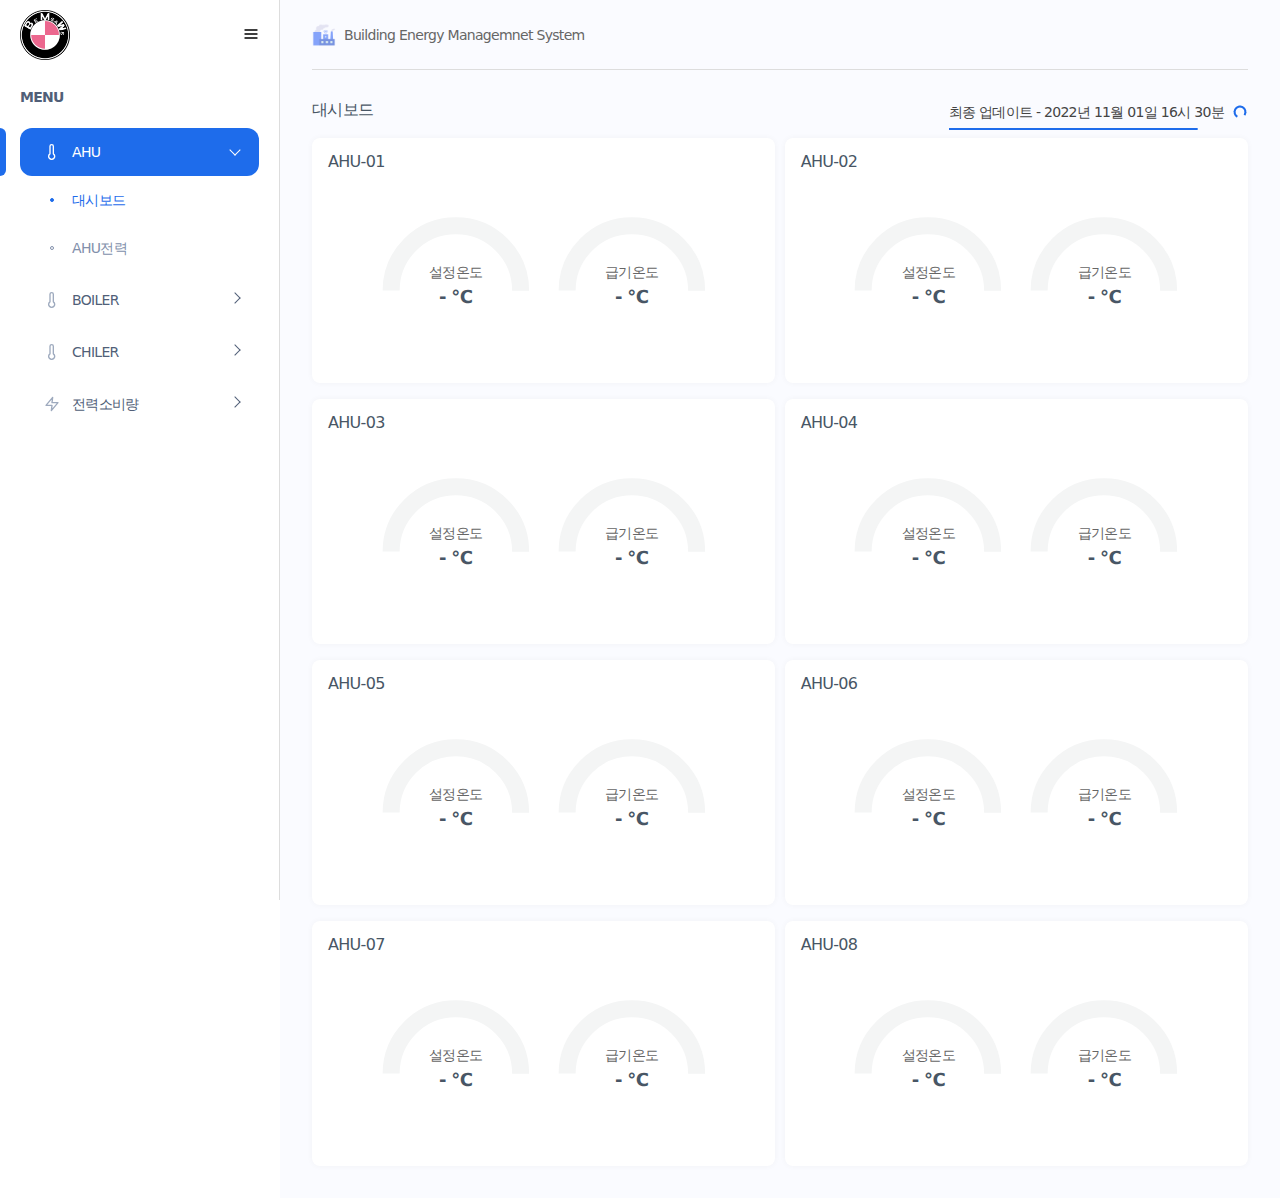
==== ahu/dashboard.html @ b9577bde "API 연결" ====
<!DOCTYPE html>
<html lang="ko">
<meta charset="utf-8">
		<meta http-equiv="X-UA-Compatible" content="IE=edge,chrome=1" />
		<meta name="viewport" content="width=device-width, initial-scale=1" />
		<title>BEMS</title>
		<link rel="shortcut Icon" href="../static/images/factory.png" />
  	<link rel="apple-touch-icon=precomposed" href="../static/images/factory.png" />
  	<link rel="stylesheet" href="../static/css/font.css" />
		<link rel="stylesheet" href="../static/css/reset.css" />
		<link rel="stylesheet" href="../static/css/common.css" />
		<link rel="stylesheet" href="../static/css/header.css" />
		<link rel="stylesheet" href="../static/css/section.css" />
		<link rel="stylesheet" href="../static/libs/perfect-scrollbar/dist/css/perfect-scrollbar.min.css" />
    <link rel="stylesheet" href="../static/libs/toastr/dist/build/toastr.min.css" />
    <script src="../address.js"></script>
		<script src="../static/libs/jquery/dist/jquery.min.js"></script>
		<script src="../static/libs/feather/feather.min.js"></script>
		<script src="../static/libs/perfect-scrollbar/dist/perfect-scrollbar.jquery.min.js"></script>
		<script src="../static/libs/progressbar/progressbar.min.js"></script>
    <script src="../static/libs/toastr/dist/build/toastr.min.js"></script>
    <!-- <script src="../static/js/notification.js"></script> -->
	</head>
	<body>
		<div id="wrap">
			<header class="header">
				<div class="header_left">
					<h1 class="hidden">BEMS</h1>
					<img src="../static/images/logo.png" alt="logo" class="logo" width="50" />
					<a href="javascript:void(0)"><i data-feather="menu" aria-hidden="true" class='feather feather_gnb'></i><span class="hidden">메뉴 활성화 버튼</span></a>
				</div>
				<div class="header_right">
					<div class="header_notice">
						<img src="../static/images/factory.png" alt="factory-icon" class="factory-icon" />Building Energy Managemnet System
					</div>
					<div class="header_line"></div>
				</div>
			</header>
			<aside class="aside gnb_hover">
				<div class="aside_more"><i data-feather="more-horizontal" class="feather">more_horiz</i></div>
				<h2>MENU</h2>
				<nav id="gnb">
					<ul class="main_menu">
						<li id="ahu">
							<a href="javascript:void(0)"><i data-feather="thermometer" class="feather feather_menu" aria-hidden="true"></i>AHU</a>
							<ul class="sub_menu">
								<li id="dashboard"><a href="../ahu/dashboard.html">대시보드</a></li>
                <li id="temp"><a href="../ahu/temp.html">AHU전력</a></li>
							</ul>
						</li>
            <li id="boiler">
							<a href="javascript:void(0)"><i data-feather="thermometer" class="feather feather_menu" aria-hidden="true"></i>BOILER</a>
							<ul class="sub_menu">
								<li id="dashboard"><a href="../boiler/dashboard.html">대시보드</a></li>
                <li id="temp"><a href="../boiler/temp.html">BOILER전력</a></li>
                <li id="temp"><a href="../boiler/gas.html">BOILER가스</a></li>
							</ul>
						</li>
            <li id="chiler">
							<a href="javascript:void(0)"><i data-feather="thermometer" class="feather feather_menu" aria-hidden="true"></i>CHILER</a>
							<ul class="sub_menu">
								<li id="dashboard"><a href="../chiler/dashboard.html">대시보드</a></li>
                <li id="temp"><a href="../chiler/temp.html">CHILER전력</a></li>
							</ul>
						</li>
						<li id="power">
							<a href="javascript:void(0)"><i data-feather="zap" class="feather feather_menu" aria-hidden="true"></i>전력소비량</a>
							<ul class="sub_menu">
								<li id="hour"><a href="../power/hour.html">시간별 전력소비량</a></li>
								<li id="day"><a href="../power/day.html">일별 전력소비량</a></li>
							</ul>
						</li>
					</ul>
				</nav>
			</aside>
			<main role="main">
				<section class="section">
					<div class="d-flex justify-content-between">
						<h3 class="section_title mb0">대시보드</h3>
						<span class="update">
							최종 업데이트&nbsp;-&nbsp;
							<span class="update_time">2022년 11월 01일 16시 30분</span>
							<span class="update_btn">
								<button type="button" class="updateBtn" onclick="updateCall();"><i data-feather="repeat"></i></button>
								<img src="../static/images/loading.gif" alt="loading" class="updateLoading d-none" />
							</span>
							<div id="progress-bar" class="progress-bar"></div>
						</span>
					</div>
					<div class="dashboard-container">
						<div class="dashboard-box ahu-01">
							<h6>AHU-01</h6>
							<div class="svg_box">
                <div class="svg_set_box">
                  <svg version="1.1" xmlns="http://www.w3.org/2000/svg" xmlns:xlink="http://www.w3.org/1999/xlink" x="0px" y="0px"
                  viewBox="0 0 600 600" style="width: 176px; height: 176px;" xml:space="preserve">
                    <g>
                      <circle class="svg_bg" cx="300.4" cy="257.4" r="220.7"/>
                      <circle class="svg_set" cx="300.4" cy="257.4" r="220.7" stroke-dasharray="0, 1400" />
                    </g>
                  </svg>
                  <span class="temp_title">설정온도</span>
                  <span class="temp_value">- ℃</span>
                </div>
                <div class="svg_sup_box">
                  <svg version="1.1" xmlns="http://www.w3.org/2000/svg" xmlns:xlink="http://www.w3.org/1999/xlink" x="0px" y="0px"
                  viewBox="0 0 600 600" style="width: 176px; height: 176px;" xml:space="preserve">
                    <g>
                      <circle class="svg_bg" cx="300.4" cy="257.4" r="220.7"/>
                      <circle class="svg_sup" cx="300.4" cy="257.4" r="220.7" stroke-dasharray="0, 1400" />
                    </g>
                  </svg>
                  <span class="temp_title">급기온도</span>
                  <span class="temp_value">- ℃</span>
                </div>
              </div>
						</div>
						<div class="dashboard-box ahu-02">
							<h6>AHU-02</h6>
							<div class="svg_box">
                <div class="svg_set_box">
                  <svg version="1.1" xmlns="http://www.w3.org/2000/svg" xmlns:xlink="http://www.w3.org/1999/xlink" x="0px" y="0px"
                  viewBox="0 0 600 600" style="width: 176px; height: 176px;" xml:space="preserve">
                    <g>
                      <circle class="svg_bg" cx="300.4" cy="257.4" r="220.7"/>
                      <circle class="svg_set" cx="300.4" cy="257.4" r="220.7" stroke-dasharray="0, 1400" />
                    </g>
                  </svg>
                  <span class="temp_title">설정온도</span>
                  <span class="temp_value">- ℃</span>
                </div>
                <div class="svg_sup_box">
                  <svg version="1.1" xmlns="http://www.w3.org/2000/svg" xmlns:xlink="http://www.w3.org/1999/xlink" x="0px" y="0px"
                  viewBox="0 0 600 600" style="width: 176px; height: 176px;" xml:space="preserve">
                    <g>
                      <circle class="svg_bg" cx="300.4" cy="257.4" r="220.7"/>
                      <circle class="svg_sup" cx="300.4" cy="257.4" r="220.7" stroke-dasharray="0, 1400" />
                    </g>
                  </svg>
                  <span class="temp_title">급기온도</span>
                  <span class="temp_value">- ℃</span>
                </div>
              </div>
						</div>
						<div class="dashboard-box ahu-03">
							<h6>AHU-03</h6>
							<div class="svg_box">
                <div class="svg_set_box">
                  <svg version="1.1" xmlns="http://www.w3.org/2000/svg" xmlns:xlink="http://www.w3.org/1999/xlink" x="0px" y="0px"
                  viewBox="0 0 600 600" style="width: 176px; height: 176px;" xml:space="preserve">
                    <g>
                      <circle class="svg_bg" cx="300.4" cy="257.4" r="220.7"/>
                      <circle class="svg_set" cx="300.4" cy="257.4" r="220.7" stroke-dasharray="0, 1400" />
                    </g>
                  </svg>
                  <span class="temp_title">설정온도</span>
                  <span class="temp_value">- ℃</span>
                </div>
                <div class="svg_sup_box">
                  <svg version="1.1" xmlns="http://www.w3.org/2000/svg" xmlns:xlink="http://www.w3.org/1999/xlink" x="0px" y="0px"
                  viewBox="0 0 600 600" style="width: 176px; height: 176px;" xml:space="preserve">
                    <g>
                      <circle class="svg_bg" cx="300.4" cy="257.4" r="220.7"/>
                      <circle class="svg_sup" cx="300.4" cy="257.4" r="220.7" stroke-dasharray="0, 1400" />
                    </g>
                  </svg>
                  <span class="temp_title">급기온도</span>
                  <span class="temp_value">- ℃</span>
                </div>
              </div>
						</div>
						<div class="dashboard-box ahu-04">
							<h6>AHU-04</h6>
							<div class="svg_box">
                <div class="svg_set_box">
                  <svg version="1.1" xmlns="http://www.w3.org/2000/svg" xmlns:xlink="http://www.w3.org/1999/xlink" x="0px" y="0px"
                  viewBox="0 0 600 600" style="width: 176px; height: 176px;" xml:space="preserve">
                    <g>
                      <circle class="svg_bg" cx="300.4" cy="257.4" r="220.7"/>
                      <circle class="svg_set" cx="300.4" cy="257.4" r="220.7" stroke-dasharray="0, 1400" />
                    </g>
                  </svg>
                  <span class="temp_title">설정온도</span>
                  <span class="temp_value">- ℃</span>
                </div>
                <div class="svg_sup_box">
                  <svg version="1.1" xmlns="http://www.w3.org/2000/svg" xmlns:xlink="http://www.w3.org/1999/xlink" x="0px" y="0px"
                  viewBox="0 0 600 600" style="width: 176px; height: 176px;" xml:space="preserve">
                    <g>
                      <circle class="svg_bg" cx="300.4" cy="257.4" r="220.7"/>
                      <circle class="svg_sup" cx="300.4" cy="257.4" r="220.7" stroke-dasharray="0, 1400" />
                    </g>
                  </svg>
                  <span class="temp_title">급기온도</span>
                  <span class="temp_value">- ℃</span>
                </div>
              </div>
						</div>
						<!-- <div class="dashboard-box ahu-04b">
							<h6>AHU-04b</h6>
							<div class="svg_box">
                <div class="svg_set_box">
                  <svg version="1.1" xmlns="http://www.w3.org/2000/svg" xmlns:xlink="http://www.w3.org/1999/xlink" x="0px" y="0px"
                  viewBox="0 0 600 600" style="width: 176px; height: 176px;" xml:space="preserve">
                    <g>
                      <circle class="svg_bg" cx="300.4" cy="257.4" r="220.7"/>
                      <circle class="svg_set" cx="300.4" cy="257.4" r="220.7" stroke-dasharray="0, 1400" />
                    </g>
                  </svg>
                  <span class="temp_title">설정온도</span>
                  <span class="temp_value">- ℃</span>
                </div>
                <div class="svg_sup_box">
                  <svg version="1.1" xmlns="http://www.w3.org/2000/svg" xmlns:xlink="http://www.w3.org/1999/xlink" x="0px" y="0px"
                  viewBox="0 0 600 600" style="width: 176px; height: 176px;" xml:space="preserve">
                    <g>
                      <circle class="svg_bg" cx="300.4" cy="257.4" r="220.7"/>
                      <circle class="svg_sup" cx="300.4" cy="257.4" r="220.7" stroke-dasharray="0, 1400" />
                    </g>
                  </svg>
                  <span class="temp_title">급기온도</span>
                  <span class="temp_value">- ℃</span>
                </div>
              </div>
						</div> -->
						<div class="dashboard-box ahu-05">
							<h6>AHU-05</h6>
							<div class="svg_box">
                <div class="svg_set_box">
                  <svg version="1.1" xmlns="http://www.w3.org/2000/svg" xmlns:xlink="http://www.w3.org/1999/xlink" x="0px" y="0px"
                  viewBox="0 0 600 600" style="width: 176px; height: 176px;" xml:space="preserve">
                    <g>
                      <circle class="svg_bg" cx="300.4" cy="257.4" r="220.7"/>
                      <circle class="svg_set" cx="300.4" cy="257.4" r="220.7" stroke-dasharray="0, 1400" />
                    </g>
                  </svg>
                  <span class="temp_title">설정온도</span>
                  <span class="temp_value">- ℃</span>
                </div>
                <div class="svg_sup_box">
                  <svg version="1.1" xmlns="http://www.w3.org/2000/svg" xmlns:xlink="http://www.w3.org/1999/xlink" x="0px" y="0px"
                  viewBox="0 0 600 600" style="width: 176px; height: 176px;" xml:space="preserve">
                    <g>
                      <circle class="svg_bg" cx="300.4" cy="257.4" r="220.7"/>
                      <circle class="svg_sup" cx="300.4" cy="257.4" r="220.7" stroke-dasharray="0, 1400" />
                    </g>
                  </svg>
                  <span class="temp_title">급기온도</span>
                  <span class="temp_value">- ℃</span>
                </div>
              </div>
						</div>
						<div class="dashboard-box ahu-06">
							<h6>AHU-06</h6>
							<div class="svg_box">
                <div class="svg_set_box">
                  <svg version="1.1" xmlns="http://www.w3.org/2000/svg" xmlns:xlink="http://www.w3.org/1999/xlink" x="0px" y="0px"
                  viewBox="0 0 600 600" style="width: 176px; height: 176px;" xml:space="preserve">
                    <g>
                      <circle class="svg_bg" cx="300.4" cy="257.4" r="220.7"/>
                      <circle class="svg_set" cx="300.4" cy="257.4" r="220.7" stroke-dasharray="0, 1400" />
                    </g>
                  </svg>
                  <span class="temp_title">설정온도</span>
                  <span class="temp_value">- ℃</span>
                </div>
                <div class="svg_sup_box">
                  <svg version="1.1" xmlns="http://www.w3.org/2000/svg" xmlns:xlink="http://www.w3.org/1999/xlink" x="0px" y="0px"
                  viewBox="0 0 600 600" style="width: 176px; height: 176px;" xml:space="preserve">
                    <g>
                      <circle class="svg_bg" cx="300.4" cy="257.4" r="220.7"/>
                      <circle class="svg_sup" cx="300.4" cy="257.4" r="220.7" stroke-dasharray="0, 1400" />
                    </g>
                  </svg>
                  <span class="temp_title">급기온도</span>
                  <span class="temp_value">- ℃</span>
                </div>
              </div>
						</div>
						<div class="dashboard-box ahu-07">
							<h6>AHU-07</h6>
							<div class="svg_box">
                <div class="svg_set_box">
                  <svg version="1.1" xmlns="http://www.w3.org/2000/svg" xmlns:xlink="http://www.w3.org/1999/xlink" x="0px" y="0px"
                  viewBox="0 0 600 600" style="width: 176px; height: 176px;" xml:space="preserve">
                    <g>
                      <circle class="svg_bg" cx="300.4" cy="257.4" r="220.7"/>
                      <circle class="svg_set" cx="300.4" cy="257.4" r="220.7" stroke-dasharray="0, 1400" />
                    </g>
                  </svg>
                  <span class="temp_title">설정온도</span>
                  <span class="temp_value">- ℃</span>
                </div>
                <div class="svg_sup_box">
                  <svg version="1.1" xmlns="http://www.w3.org/2000/svg" xmlns:xlink="http://www.w3.org/1999/xlink" x="0px" y="0px"
                  viewBox="0 0 600 600" style="width: 176px; height: 176px;" xml:space="preserve">
                    <g>
                      <circle class="svg_bg" cx="300.4" cy="257.4" r="220.7"/>
                      <circle class="svg_sup" cx="300.4" cy="257.4" r="220.7" stroke-dasharray="0, 1400" />
                    </g>
                  </svg>
                  <span class="temp_title">급기온도</span>
                  <span class="temp_value">- ℃</span>
                </div>
              </div>
						</div>
						<div class="dashboard-box ahu-08">
							<h6>AHU-08</h6>
							<div class="svg_box">
                <div class="svg_set_box">
                  <svg version="1.1" xmlns="http://www.w3.org/2000/svg" xmlns:xlink="http://www.w3.org/1999/xlink" x="0px" y="0px"
                  viewBox="0 0 600 600" style="width: 176px; height: 176px;" xml:space="preserve">
                    <g>
                      <circle class="svg_bg" cx="300.4" cy="257.4" r="220.7"/>
                      <circle class="svg_set" cx="300.4" cy="257.4" r="220.7" stroke-dasharray="0, 1400" />
                    </g>
                  </svg>
                  <span class="temp_title">설정온도</span>
                  <span class="temp_value">- ℃</span>
                </div>
                <div class="svg_sup_box">
                  <svg version="1.1" xmlns="http://www.w3.org/2000/svg" xmlns:xlink="http://www.w3.org/1999/xlink" x="0px" y="0px"
                  viewBox="0 0 600 600" style="width: 176px; height: 176px;" xml:space="preserve">
                    <g>
                      <circle class="svg_bg" cx="300.4" cy="257.4" r="220.7"/>
                      <circle class="svg_sup" cx="300.4" cy="257.4" r="220.7" stroke-dasharray="0, 1400" />
                    </g>
                  </svg>
                  <span class="temp_title">급기온도</span>
                  <span class="temp_value">- ℃</span>
                </div>
              </div>
						</div>
						<!-- <div class="dashboard-box ahu-09">
							<h6>AHU-09</h6>
							<div class="svg_box">
                <div class="svg_set_box">
                  <svg version="1.1" xmlns="http://www.w3.org/2000/svg" xmlns:xlink="http://www.w3.org/1999/xlink" x="0px" y="0px"
                  viewBox="0 0 600 600" style="width: 176px; height: 176px;" xml:space="preserve">
                    <g>
                      <circle class="svg_bg" cx="300.4" cy="257.4" r="220.7"/>
                      <circle class="svg_set" cx="300.4" cy="257.4" r="220.7" stroke-dasharray="0, 1400" />
                    </g>
                  </svg>
                  <span class="temp_title">설정온도</span>
                  <span class="temp_value">- ℃</span>
                </div>
                <div class="svg_sup_box">
                  <svg version="1.1" xmlns="http://www.w3.org/2000/svg" xmlns:xlink="http://www.w3.org/1999/xlink" x="0px" y="0px"
                  viewBox="0 0 600 600" style="width: 176px; height: 176px;" xml:space="preserve">
                    <g>
                      <circle class="svg_bg" cx="300.4" cy="257.4" r="220.7"/>
                      <circle class="svg_sup" cx="300.4" cy="257.4" r="220.7" stroke-dasharray="0, 1400" />
                    </g>
                  </svg>
                  <span class="temp_title">급기온도</span>
                  <span class="temp_value">- ℃</span>
                </div>
              </div>
						</div>
						<div class="dashboard-box ahu-10">
							<h6>AHU-10</h6>
							<div class="svg_box">
                <div class="svg_set_box">
                  <svg version="1.1" xmlns="http://www.w3.org/2000/svg" xmlns:xlink="http://www.w3.org/1999/xlink" x="0px" y="0px"
                  viewBox="0 0 600 600" style="width: 176px; height: 176px;" xml:space="preserve">
                    <g>
                      <circle class="svg_bg" cx="300.4" cy="257.4" r="220.7"/>
                      <circle class="svg_set" cx="300.4" cy="257.4" r="220.7" stroke-dasharray="0, 1400" />
                    </g>
                  </svg>
                  <span class="temp_title">설정온도</span>
                  <span class="temp_value">- ℃</span>
                </div>
                <div class="svg_sup_box">
                  <svg version="1.1" xmlns="http://www.w3.org/2000/svg" xmlns:xlink="http://www.w3.org/1999/xlink" x="0px" y="0px"
                  viewBox="0 0 600 600" style="width: 176px; height: 176px;" xml:space="preserve">
                    <g>
                      <circle class="svg_bg" cx="300.4" cy="257.4" r="220.7"/>
                      <circle class="svg_sup" cx="300.4" cy="257.4" r="220.7" stroke-dasharray="0, 1400" />
                    </g>
                  </svg>
                  <span class="temp_title">급기온도</span>
                  <span class="temp_value">- ℃</span>
                </div>
              </div>
						</div> -->
						<div class="empty"></div>
					</div>
        </section>
      </main>
    </div>
  </body>
</html>
<script src="../static/js/index.js"></script>
<script src="../static/js/fn.js"></script>
<script src="../static/js/apicall.js"></script>
<script>
  firstUpdateCall();

  setTimeout(function(){
    updateCall();
  },60000)
</script>
---- static/css/font.css ----
/**
 * Copyright (c) 2015 Spoqa, Inc.
 *
 * Permission is hereby granted, free of charge, to any person obtaining
 * a copy of this software and associated documentation files (the
 * "Software"), to deal in the Software without restriction, including
 * without limitation the rights to use, copy, modify, merge, publish,
 * distribute, sublicense, and/or sell copies of the Software, and to
 * permit persons to whom the Software is furnished to do so, subject to
 * the following conditions:
 *
 * The above copyright notice and this permission notice shall be
 * included in all copies or substantial portions of the Software.
 *
 * THE SOFTWARE IS PROVIDED "AS IS", WITHOUT WARRANTY OF ANY KIND,
 * EXPRESS OR IMPLIED, INCLUDING BUT NOT LIMITED TO THE WARRANTIES OF
 * MERCHANTABILITY, FITNESS FOR A PARTICULAR PURPOSE AND
 * NONINFRINGEMENT. IN NO EVENT SHALL THE AUTHORS OR COPYRIGHT HOLDERS BE
 * LIABLE FOR ANY CLAIM, DAMAGES OR OTHER LIABILITY, WHETHER IN AN ACTION
 * OF CONTRACT, TORT OR OTHERWISE, ARISING FROM, OUT OF OR IN CONNECTION
 * WITH THE SOFTWARE OR THE USE OR OTHER DEALINGS IN THE SOFTWARE.
 */

 @font-face {
  font-family: 'Spoqa Han Sans Neo';
  font-weight: 700;
  src: local('Spoqa Han Sans Neo Bold'),
  url('../static/font/SpoqaHanSansNeo-Bold.woff2') format('woff2'),
  url('../static/font/SpoqaHanSansNeo-Bold.woff') format('woff'),
  url('../static/font/SpoqaHanSansNeo-Bold.ttf') format('truetype');
}


@font-face {
  font-family: 'Spoqa Han Sans Neo';
  font-weight: 500;
  src: local('Spoqa Han Sans Neo Medium'),
  url('../static/font/SpoqaHanSansNeo-Medium.woff2') format('woff2'),
  url('../static/font/SpoqaHanSansNeo-Medium.woff') format('woff'),
  url('../static/font/SpoqaHanSansNeo-Medium.ttf') format('truetype');
}

@font-face {
  font-family: 'Spoqa Han Sans Neo';
  font-weight: 400;
  src: local('Spoqa Han Sans Neo Regular'),
  url('../static/font/SpoqaHanSansNeo-Regular.woff2') format('woff2'),
  url('../static/font/SpoqaHanSansNeo-Regular.woff') format('woff'),
  url('../static/font/SpoqaHanSansNeo-Regular.ttf') format('truetype');
}

@font-face {
  font-family: 'Spoqa Han Sans Neo';
  font-weight: 300;
  src: local('Spoqa Han Sans Neo Light'),
  url('../static/font/SpoqaHanSansNeo-Light.woff2') format('woff2'),
  url('../static/font/SpoqaHanSansNeo-Light.woff') format('woff'),
  url('../static/font/SpoqaHanSansNeo-Light.ttf') format('truetype');
}

@font-face {
  font-family: 'Spoqa Han Sans Neo';
  font-weight: 100;
  src: local('Spoqa Han Sans Neo Thin'),
  url('../static/font/SpoqaHanSansNeo-Thin.woff2') format('woff2'),
  url('../static/font/SpoqaHanSansNeo-Thin.woff') format('woff'),
  url('../static/font/SpoqaHanSansNeo-Thin.ttf') format('truetype');
}
---- static/css/common.css ----
@charset "utf-8";

html {
  font-size: 62.5%;
}

body {
  font-family: "Spoqa Han Sans Neo", -apple-system, BlinkMacSystemFont, system-ui, Roboto, 'Helvetica Neue', 'Segoe UI', 'Apple SD Gothic Neo', 'Noto Sans KR', 'Malgun Gothic', sans-serif;
  letter-spacing: -0.05em;
  color: #282828;
  font-size: 1.4rem;
  -webkit-font-smoothing: antialiased;
  -moz-osx-font-smoothing: grayscale;
}

ul, li {
  list-style: none;
}

input, button, label, textarea, select, option {
  font-family: inherit;
  letter-spacing: inherit;
  color: inherit;
  font-size: inherit;
  outline: none;
  -webkit-font-smoothing: antialiased;
  -moz-osx-font-smoothing: grayscale;
}

button {
  cursor: pointer;
}

.hidden {
  font-size: 0;
  width: 0;
  height: 0;
  overflow: hidden;
  position: absolute;
}

.custom-mt-16 {
  margin-top: 16px;
}

.custom-mt-24 {
  margin-top: 24px;
}

.custom-mt-40 {
  margin-top: 40px;
}

.mb-16 {
  margin-bottom: 16px;
}

.w100 {
  width: 100%;
}

.text-center {
  text-align: center;
}

.position-relative {
  position: relative;
}

.position-absolute {
  position: absolute;
  z-index: 1;
}

.position-sticky {
  position: sticky;
}

.sticky-start {
  left: 0;
  top: -0.5px;
}

/* chart tooltip */
.toolTip {
  background: #FFF;
  padding: 12px;
  font-size: 1.3rem;
  border-radius: 4px;
  border: 1px solid #DDD;
  pointer-events: none;

  opacity: 0;
}

.toolTipDate {
  margin-bottom: 10px;
  font-weight: 500;
  color: #666;
}

.toolTipValue_box {
  font-weight: 700;
}

.toolTipValue {
  font-weight: 500;
}

.toolTipValue_box+.toolTipValue_box {
  margin-top: 8px;
}

.labelSwitch {
  position: absolute;
  right: 20px;
  top: 8px;

  white-space: nowrap;
  display: flex;
  align-items: center;
}

.labelSwitch input {
  margin-left: 6px;
}

.labelSwitch label {
  font-weight: 500;
  cursor: pointer;
}

.switch_pump_label:not(:first-child),
.switch_fan_label:not(:first-child),
.switch_tem_label:not(:first-child) {
  margin-left: 12px;
}

.d-none {
  display: none !important;
}

.d-flex {
  display: flex;
}

.justify-content-between {
  justify-content: space-between;
}

.align-items-center {
  align-items: center;
}

.chart_blue {
  color: #368DD9;
}

.chart_orange {
  color: #FFB30D;
}

.chart_red {
  color: #d93636;
}

.chart_green {
  color: #0bcf84;
}

.chart_pupple {
  color: #7d36d9;
}

.chart_gray {
  color: #999999;
}

.fw-500 {
  font-weight: 500;
}

.fw-700 {
  font-weight: 700;
}

.transY-50 {
	transform: translateY(-50%);
}

.toolTipValue_box>.fw-500 {
  display: inline-block;
  min-width: 40px;
  white-space: nowrap;
}

.fz-14 {
  font-size: 1.4rem !important;
}

.fz-16 {
  font-size: 1.6rem !important;
}

/* html scroll */
html::-webkit-scrollbar {
  width: 8px;
}
html::-webkit-scrollbar-thumb {
  background-color: #AAA;
  border-radius: 10px;
}
html::-webkit-scrollbar-track {
  background-color: #FAFBFF;
  border-radius: 10px;
}

/* table 모바일 동작 */
.min-w-375 {
  min-width: 311px;
}

.min-w-500 {
  min-width: 428px;
}

.min-w-1300 {
  min-width: 951px;
}

.min-w-620 {
  min-width: 546px;
}

/* 실시간 업데이트  */
---- static/css/header.css ----
@charset "utf-8";

/* header */
.header {
  position: relative;
  height: 70px;
}

.header_left {
  width: 280px;
  height: 70px;

  position: fixed;
  left: 0;
  top: 0;
  z-index: 10;

  border-right: 1px solid #DDDDDD;
  background-color: #FFF;

  display: flex;
  align-items: center;
  justify-content: space-between;

  padding: 0 20px;

  overflow: hidden;
  transition: width 0.5s;
}

.feather_gnb {
  width: 16px;
  height: 16px;
  color: #000000;
}

.header_right {
  height: 70px;
  margin-left: 280px;
  padding: 0 32px;

  display: flex;
  justify-content: space-between;
  align-items: center;

  position: relative;

  background: #FAFBFF;

  transition: margin-left 0.5s;
}

.header_right .header_line {
  width: calc(100% - 64px);
  height: 1px;
  background-color: #DDDDDD;

  position: absolute;
  left: 50%;
  bottom: 0;

  transform: translateX(-50%);
}

.header_notice .swiper-list {
  display: flex;
  align-items: center;
}

.notice_title {
  font-weight: 500;
  color: #333333;

  width: 254px;
  overflow: hidden;
  text-overflow: ellipsis;
  white-space: nowrap;
}

.notice_line {
  width: 1px;
  height: 16px;
  background-color: #DDDDDD;
  margin-right: 12px;
}

.notice_date {
  color: #CCCCCC;
}

.notice_more {
  margin-left: 20px;
  height: 14px;
}

.notice_more .feather {
  width: 14px;
  height: 14px;
  color: #CCCCCC;
}

.header_userInfo a {
  display: flex;
  width: 100%;
  height: 100%;

  align-items: center;
  justify-content: center;
}

.header_userInfo a img {
  margin-right: 8px;
}

.header_userInfo a .user_name {
  font-weight: 500;
  color: #8593AD;
  margin-right: 2px;
}

.header_userInfo a .user_position {
  color: #999999;
}

/* aside */
.aside {
  width: 280px;
  border-right: 1px solid #DDDDDD;
  background-color: #FFF;
  min-height: calc(100vh - 70px);

  padding: 20px 0;

  position: fixed;
  left: 0;
  top: 70px;
  z-index: 9;

  transition: width 0.5s;
  will-change: width;
}

.aside a {
  font-weight: 500;
}

nav#gnb {
  position: relative;
  height: calc(100vh - 150px);
  padding: 0 20px;
}

.aside h2 {
  font-weight: 700;
  color: #515F78;
  margin-bottom: 24px;
  padding-left: 20px;

  white-space: nowrap;
}

.aside li.sub_menu {
  height: 48px;
}

.aside li>a {
  display: block;
  height: 48px;

  padding: 0 24px;

  display: flex;
  align-items: center;

  border-radius: 12px;
}

.feather_menu {
  width: 16px;
  height: 16px;
  color: #9EAABE;
  margin-right: 12px;
}

.main_menu>li {
  margin-bottom: 4px;
}

.main_menu>li>a {
  color: #515F78;
  white-space: nowrap;

  position: relative;
}

.sub_menu>li>a {
  color: #8290AB;
}

.main_menu>li>a:hover {
  color: #FFF;
  background-color: #1E6CEB;
}

.main_menu>li>a:hover .feather {
  color: #FFF;
}

.main_menu>.selected>a {
  color: #FFF;
  background-color: #1E6CEB;

  position: relative;
}

.main_menu>.selected>a .feather {
  color: #FFF;
}

.main_menu>.selected>a::before {
  display: block;
  content: "";

  position: absolute;
  left: -20px;
  top: 0;

  width: 6px;
  height: 100%;
  background-color: #1E6CEB;

  border-radius: 0 14px 14px 0;
}

.sub_menu>li>a:hover {
  color: #1E6CEB;
}

.sub_menu>.selected>a {
  color: #1E6CEB;
}

.sub_menu {
  display: none;  
}

.selected .sub_menu {
  display: block;
}

.active .sub_menu {
  display: block;
}

.main_menu>.active>a {
  color: #FFF;
  background-color: #1E6CEB;

  position: relative;
}

.main_menu>.active>a .feather {
  color: #FFF;
}

.sub_menu>li>a::before {
  content: "";
  display: block;

  width: 2px;
  height: 2px;
  border: 1px solid #8290AB;
  margin-left: 6px;
  margin-right: 18px;

  border-radius: 50%;
}

.sub_menu>li>a:hover::before {
  border: 1px solid #1E6CEB;
  background-color: #1E6CEB;
}

.sub_menu>.selected>a::before {
  border: 1px solid #1E6CEB;
  background-color: #1E6CEB;
}

.main_menu>li>a::after {
  position: absolute;
  content: '';
  width: 7px;
  height: 7px;
  top: 22px;
  right: 20px;
  border-width: 1px 0 0 1px;
  border-style: solid;
  border-color: #515F78;

  transform: rotate(135deg) translateY(-50%);
  transform-origin: top;
  transition: all .3s ease-out;
}

.main_menu>.selected>a::after,
.main_menu>.active>a::after {
  transform: rotate(-135deg) translateY(-50%);
  border-color: #FFF;
}

.main_menu>li>a:hover::after {
  border-color: #FFF;
}


/* section */
section {
  margin-left: 280px;
  min-height: calc(100vh - 70px);

  padding: 32px;

  background: #FAFBFF;

  transition: margin-left 0.5s;
}


/* gnb toggle */
#wrap .aside_more {
  height: 14px;
  text-align: center;
  display: none;
}

#wrap .aside_more .feather {
  width: 16px;
  height: 16px;
  color: #515F78;
}

@media (min-width: 1025px){
  #wrap.toggle .header_left {
    width: 65px;
    justify-content: center;
  }
  
  #wrap.toggle .header_left .logo {
    display: none;
  }
  
  #wrap.toggle .header_right,
  #wrap.over .header_right {
    margin-left: 65px;
  }
  
  #wrap.toggle .aside {
    width: 65px;
  }
  
  #wrap.toggle .aside h2 {
    font-size: 0;
    padding-left: 0;
  }
  
  #wrap .aside_more .material-icons {
    font-size: 1.4rem;
    color: #515F78;
  }
  
  #wrap.toggle .aside_more {
    display: block;
  }
  
  #wrap.toggle .aside #gnb {
    padding: 0 4px;
  }
  
  #wrap.toggle .aside #gnb .main_menu>li>a {
    font-size: 0;
    padding: 0;
    justify-content: center;
  }
  
  #wrap.toggle .aside #gnb .main_menu>li>a .feather_menu {
    margin-right: 0;
  }
  
  #wrap.toggle .aside #gnb .main_menu>li>a::after {
    opacity: 0;
  }
  
  #wrap.toggle .aside #gnb .sub_menu>li>a {
    font-size: 0;
    padding: 0;
    justify-content: center;
  }
  
  #wrap.toggle .aside #gnb .sub_menu>li>a::before {
    margin-left: 0;
    margin-right: 0;
    width: 4px;
    height: 4px;
  }
  
  #wrap.toggle .section,
  #wrap.over .section {
    margin-left: 65px;
  }
}

/* mobile */
@media (max-width: 1024px){
  .header {
    position: fixed;
    width: 100%;
    left: 0;
    top: 0;
    z-index: 99;
  }

  .header_left {
    border-right: none;
    position: relative;
    border-bottom: 1px solid #DDD;
    width: 100%;

    transition: none;
  }

  .header_notice {
    display: none !important;
  }

  .header_left img {
    position: absolute;
    left: 50%;
    transform: translateX(-50%);

    width: 140px;
  }

  .header_right {
    position: absolute;
    z-index: 11;
    right: 0;
    top: 0;
    background: transparent;
    padding: 0;
    padding-right: 20px;
  }

  .header_right .swiper-list {
    display: none;
  }

  .header_right .header_left {
    display: none;
  }

  .header_userInfo a img {
    margin-right: 0;
  }

  .header_right .header_userInfo .user_name,
  .header_right .header_userInfo .user_position {
    display: none;
  }

  .aside {
    left: -280px;

    transition: left 0.5s;
  }

  .section {
    margin-left: 0;
    padding: 102px 20px 32px;
  }

  #wrap.toggle .aside,
  #wrap.over .aside {
    left: 0;
  }
}

/* header-notice */
.header_notice {
  font-weight: 500;
  color: #666;

  display: flex;
  align-items: center;
}

.factory-icon {
  width: 24px;
  height: 24px;
  display: inline-block;
  margin-right: 8px;
}
---- static/css/section.css ----
@charset "utf-8";

.section_title {
  font-size: 1.6rem;
  font-weight: 500;
  color: #485665;

  margin-bottom: 16px;
}

.section_title.mb0 {
  margin-bottom: 0;
}

.section_title h3 {
  font-weight: inherit;
}

.container_box {
  border-radius: 8px;
  box-shadow: 0 0 8px rgba(0,0,0,.04);
  overflow: hidden;
  background: #FFF;

  border: 1px solid #ddd;
}

.text-center {
  text-align: center;
}

.hmi img {
  width: 100%;
}

.table-container img {
  width: 40px;
}

.table-container.border {
  border: 1px solid #DDD;
}

.table-container table {
  border-collapse: collapse;
  border-style: hidden;
}

.table-container th,
.table-container tr,
.table-container td {
  border: 1px solid #EEE;
}

.table-container th,
.table-container td {
  padding: 12px;
}

.table-container th {
  font-weight: 700;
  background: #fafafa;
}

.table-container td {
  font-weight: 500;
}

.search_box {
  margin-bottom: 12px;
  display: flex;
  justify-content: space-between;
}

.search_box form {
  display: flex;
  align-items: center;
}

.search_box input {
  width: 140px;
  height: 28px;
  border: 1px solid #DDD;
  border-radius: 4px;
  color: inherit;
  padding: 0 8px;
}

.search_box .as {
  margin: 0 8px;
  color: inherit;
}

.search_box button {
  background-color: #1E6CEB;
  width: 80px;
  border-radius: 4px;
  height: 28px;
  color: #FFF;
  margin-left: 12px;
}

.search_box .feather-search {
  width: 16px;
  height: 16px;
  color: #666;
  margin-right: 12px;
}

.search_box .trend_box button {
  margin-left: 4px;
  background-color: transparent;
  border: 1px solid #DDD;
  color: inherit;
  font-weight: 500;
  width: auto;
  padding: 0 12px;

  transition: color 0.3s, border 0.3s, background-color 0.3s;
}

.search_box .trend_box button:hover {
  background-color: #1E6CEB;
  border: 1px solid #1E6CEB;
  color: #FFF;
}

.download_box {
  display: flex;
  align-items: center;
}

.download_box li {
  display: flex;
  align-items: center;
}

.download_box li:not(:last-child) {
  margin-right: 16px;
}

.download_box li .feather {
  width: 16px;
  height: 16px;
  margin-right: 4px;
}

.download_box li a {
  font-size: 1.4rem;
  display: flex;
  align-items: center;
  font-weight: 500;
  position: relative;
}

.download_box li a::after {
  content: "";
  display: block;
  width: 0;
  height: 2px;
  background-color: #1E6CEB;

  position: absolute;
  left: 50%;
  bottom: -6px;

  transform: translateX(-50%);

  transition: width 0.5s;
}

.download_box li a:hover::after {
  width: 100%;
}

.download_box li a:hover {
  color: #1E6CEB;
}

.download_box li a:hover .feather {
  color: #1E6CEB;
}

.update_text {
  font-size: 1.4rem;
  font-weight: 500;
  height: 18px;

  display: flex;
  align-items: center;

  position: relative;
}

.update_text .update_date {
  font-weight: 500;
}

.update_text a {
  margin-left: 8px;
}

.update_text .feather {
  width: 16px;
  height: 16px;
}

.update_text .updateLoading {
  margin-left: 8px;
}

.progress-bar {
  position:absolute;
  width: 100%;
  height: 2px;
  left: 0;
  bottom: -8px;
  z-index: 2000;
  overflow: hidden;

  display: flex;
}

.progress-bar svg path {
  stroke: #1E6CEB !important;
}

/* fems data */

/* dashboard */
.update {
  height: 20px;
  display: flex;
  align-items: center;

  position: relative;
}

.update,
.update_time {
  font-weight: 500;
  color: #444;
}

.update_btn .feather {
  width: 16px;
  height: 16px;
  margin-left: 8px;
}

.update_btn img {
  display: inline-block;
  margin-left: 8px;
}

.dashboard-container {
  display: flex;
  justify-content: space-between;
  flex-wrap: wrap;
}

.dashboard-box {
  width: 24.23857868020305%;
  height: 245px;
  background-color: #FFF;
  border-radius: 8px;
  margin-top: 16px;
  box-shadow: 0 0 6px rgba(0,0,0,.04);
  padding: 16px;
}

.empty {
  width: 24.23857868020305%;
}

.dashboard-box h6 {
  font-size: 16px;
  color: #485665;
  font-weight: 500;
}

.sup_temp,
.set_temp {
  margin-top: 36px;
}

.temp_text {
  display: flex;
  justify-content: space-between;
  align-items: center;
}

.temp_title {
  font-weight: 500;
  color: #666;
}

.temp_value {
  font-weight: 700;
  font-size: 18px;
  color: #485665;
}

.temp_progress-bar {
  margin-top: 10px;

  height: 20px;
  border-radius: 12px;
  background-color: #f4f5f9;

  display: flex;
  align-items: center;
}

.temp_progress {
  height: 20px;
  width: 0%;

  border-radius: 12px;

  background-image: linear-gradient(45deg, rgba(255, 255, 255, 0.15) 25%, transparent 25%, transparent 50%, rgba(255, 255, 255, 0.15) 50%, rgba(255, 255, 255, 0.15) 75%, transparent 75%, transparent);
  background-size: 5px 5px;

  animation: 1s linear infinite progress-stripes;
}

@keyframes progress-stripes {
  0% {
    background-position-x: 5px;
  }
}

.temp_progress.sup {
  background-color: #4A7EF9;
}

.temp_progress.set {
  background-color: #FF3434;
}

@media screen and (max-width: 1880px) {
  .dashboard-box {
    width: 32.5%;
    max-width: none;
  }
  
  .empty {
    width: 32.5%;
    max-width: none;
  }
}

@media screen and (max-width: 1380px) {
  .dashboard-box {
    width: 49.5%;
    max-width: none;
  }
  
  .empty {
    width: 49.5%;
    max-width: none;
  }
}

@media screen and (max-width: 768px) {
  .dashboard-box {
    width: 100%;
    max-width: none;
  }
  
  .empty {
    display: none;
  }
}

/* temp svg */
.svg_box {
  margin-top: 20px;
  display: flex;
  /* align-items: center; */
  justify-content: center;
}

.svg_box svg {
  transform: rotate(180deg);
  pointer-events: none;
}

.svg_box .svg_sup_box,
.svg_box .svg_set_box {
  position: relative;
}

.svg_box .temp_title,
.svg_box .temp_value {
  position: absolute;
  white-space: nowrap;
}

.svg_box .temp_title {
  left: 50%;
  bottom: 50%;
  transform: translateX(-50%);
}

.svg_box .temp_value {
  left: 50%;
  transform: translateX(-50%);
  bottom: 35%;
}

.svg_box .svg_bg {
  fill: none;
  stroke: #F4F5F5;
  stroke-width: 58;
  stroke-miterlimit: 10;
  stroke-dasharray: 693.2581,693.2581;
}

.svg_box .svg_sup,
.svg_box .svg_set {
  fill: none;
  stroke-width: 58;
  stroke-miterlimit: 10; 
  transition: stroke-dasharray 0.7s ease;
}

.svg_box .svg_sup {
  stroke: #4A7EF9;
}
.svg_box .svg_set {
  stroke: #FF3434;
}

/* temp */
.temp_search {
  height: 120px;
  background-color: #FFF;
  border-radius: 8px;
  box-shadow: 0 0 6px rgba(0,0,0,.04);
  display: flex;
  align-items: center;
  padding: 0 32px;
}

.temp_search select {
  width: 163px;
  font-size: 24px;
  font-weight: 700;
  color: #1E6CEB;
  border: none;
  outline: none;
  cursor: pointer;
  border-bottom: 1px solid #ddd;

  -webkit-appearance: none;
  -moz-appearance: none;
  appearance: none;

  background: url('/static/images/arrow.png') no-repeat 98% 50%/16px auto;
}

.temp_search select option {
  font-size: 16px;
  color: #666;
}

.fac_use {
  margin-left: 88px;
}

.fac_loc {
  margin-left: 48px;
}

.fac_use,
.fac_loc {
  /* font-size: 16px; */
  font-weight: 500;
  color: #444;
}

.fac_use::before,
.fac_loc::before {
  width: 11px;
  height: 11px;

  display: inline-block;
  content: "";
  background-color: #5C9AFE;
  margin-right: 12px;
}

.temp_form {
  margin-left: auto;
}

.temp_form label {
  /* font-size: 16px; */
  font-weight: 500;
  margin-right: 12px;
  color: #444;
}

.temp_form input {
  width: 178px;
  height: 32px;
  border: 1px solid #ddd;
  border-radius: 4px;
  margin-right: 12px;
  padding: 0 10px;
  font-size: 14px;
  font-weight: 500;
  color: #666;
}

.temp_form button {
  width: 100px;
  height: 32px;
  background-color: #1E6CEB;
  color: #FFF;
  border-radius: 4px;

  transition: background-color 0.5s;
}

.temp_form button:hover {
  background-color: #175bc7;
}

@media screen and (max-width: 1380px) {
  .temp_search {
    display: block;
    padding-top: 24px;
  }

  .temp_form {
    margin-top: 16px;
  }

  .fac_use,
  .fac_loc {
    vertical-align: middle;
  }
}

@media screen and (max-width: 680px) {
  .temp_search {
    height: auto;
    padding-top: 28px;
    padding-bottom: 28px;
  }

  .fac_use,
  .fac_loc {
    margin-left: 0;
    display: block;
    margin-top: 12px;
  }

  .temp_form {
    margin-top: 24px;
  }
}

.temp_chart {
  margin-top: 16px;
  height: 632px;
  background-color: #FFF;
  border-radius: 8px;
  box-shadow: 0 0 6px rgba(0,0,0,.04);
  padding: 16px;
}

.temp_chart-container {
  height: 360px;
  border: 1px solid #eee;
  border-radius: 4px;
}

.temp-table {
  height: 224px;
  margin-top: 16px;
  border: 1px solid #eee;
  border-radius: 4px;
}


/* power */
.power_container {
  margin-top: 16px;
  height: 768px;
  border-radius: 8px;
  background-color: #FFF;
  box-shadow: 0 0 6px rgba(0,0,0,.04);
  padding: 16px;
}

.power_search {
  display: flex;
  align-items: center;
}

.power_search label {
  font-weight: 500;
  color: #666;
  margin-right: 12px;
}

.power_search input {
  width: 178px;
  height: 32px;
  border: 1px solid #ddd;
  border-radius: 4px;
  margin-right: 12px;
  padding: 0 10px;
  font-size: 14px;
  font-weight: 500;
  color: #666;
}

.power_search button {
  width: 100px;
  height: 32px;
  background-color: #1E6CEB;
  color: #FFF;
  border-radius: 4px;

  transition: background-color 0.5s;
}

.power_search button:hover {
  background-color: #175bc7;
}

.power_container .chart_container,
.power_container .table_container {
  margin-top: 16px;
  border-radius: 4px;
  border: 1px solid #e4e5e9;
}

.power_container .chart_container {
  height: 400px;
}

.power_container .table_container {
  height: 267px;
}

.table_empty {
  background-color: #f4f5f9;
  border-bottom: 1px solid #ddd;
}


/* tooltip */
#temp_chart,
#chart_container:not(.day) {
  position: relative;
  overflow: hidden;
}

#tooltip {
  position: absolute;
  background-color: #FFF;
  border-radius: 4px;
  border: 1px solid #ddd;
  font-size: 13px;

  padding: 12px;

  left: 0;
  top: 50%;
  transform: translateY(-50%);

  opacity: 0;

  pointer-events: none;
  
  z-index: 999;
}

.tooltipDate {
  font-weight: 500;
  padding-bottom: 2px;
  white-space: nowrap;
}

.tooltip_line {
  display: flex;
  align-items: center;
  margin-top: 8px;
  white-space: nowrap;
}

.tooltipTitle {
  font-weight: 700;
  white-space: nowrap;
}

.tooltipTitle.set,
.label.set { color: #FF3434; }
.tooltipTitle.sup,
.label.sup { color: #4A7EF9; }
.tooltipTitle.ret,
.label.ret { color: orange; }
.tooltipTitle.out,
.label.out { color: rgb(105, 199, 168); }
.tooltipTitle.kW,
.label.kW { color: #FFB30D; }

.tooltipValue {
  font-weight: 500;
  white-space: nowrap;
}

.power_search button:disabled,
.temp_form button:disabled {
  background-color: #ddd;
  color: #eee;
  cursor: default;
}

.power_search button:disabled:hover,
.temp_form button:disabled:hover {
  background-color: #ddd;
  color: #eee;
  cursor: default;
}

text {
  font-family: "Spoqa Han Sans Neo", -apple-system, BlinkMacSystemFont, system-ui, Roboto, 'Helvetica Neue', 'Segoe UI', 'Apple SD Gothic Neo', 'Noto Sans KR', 'Malgun Gothic', sans-serif;
  letter-spacing: -0.05em;
  color: #282828;
  -webkit-font-smoothing: antialiased;
  -moz-osx-font-smoothing: grayscale;
  font-size: 11px;
}

.titleText {
  font-size: 13px;
  font-weight: 500;
}

.chart_container.day {
  padding: 16px;
  overflow: hidden;
}

/* label */
.labels {
  position: absolute;
  right: 16px;
  top: 16px;
  font-size: 13px;
  display: flex;
  align-items: center;
}

.labels>div {
  margin-left: 12px;
  display: flex;
  align-items: center;
}

.labels>div input {
  display: none;
}

.labels>div label {
  cursor: pointer;
}

.labels>div label.off {
  color: #ccc;
  text-decoration: line-through;
}

.label_box {
  display: inline-block;
  width: 12px;
  height: 12px;
  border-radius: 4px;

  margin-right: 8px;
}

.label_box.set { background-color: #FF3434; }
.label_box.sup { background-color: #4A7EF9; }
.label_box.ret { background-color: orange; }
.label_box.out { background-color: rgb(105, 199, 168); }
.label_box.kW { background-color: #FFB30D; }

.label_box.off {
  background-color: #ccc !important;
}
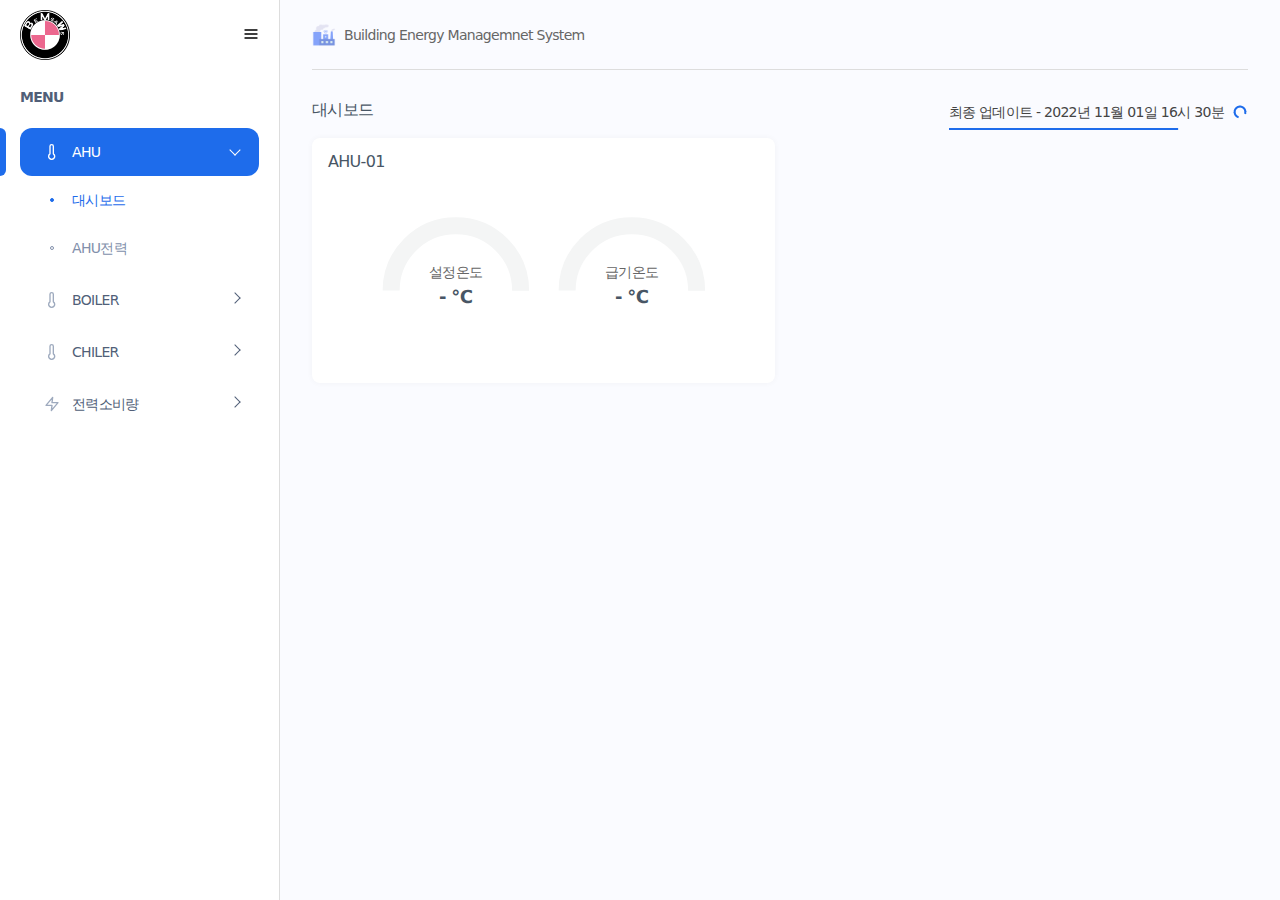
==== commit fa1141fc: "AHU_fixing" ====
--- a/ahu/dashboard.html
+++ b/ahu/dashboard.html
@@ -115,7 +115,10 @@
                 </div>
               </div>
 						</div>
-						<div class="dashboard-box ahu-02">
+
+
+
+						<!-- <div class="dashboard-box ahu-02">
 							<h6>AHU-02</h6>
 							<div class="svg_box">
                 <div class="svg_set_box">
@@ -195,7 +198,11 @@
                   <span class="temp_value">- ℃</span>
                 </div>
               </div>
-						</div>
+						</div> -->
+
+
+
+
 						<!-- <div class="dashboard-box ahu-04b">
 							<h6>AHU-04b</h6>
 							<div class="svg_box">
@@ -223,7 +230,12 @@
                 </div>
               </div>
 						</div> -->
-						<div class="dashboard-box ahu-05">
+
+
+
+
+
+						<!-- <div class="dashboard-box ahu-05">
 							<h6>AHU-05</h6>
 							<div class="svg_box">
                 <div class="svg_set_box">
@@ -330,7 +342,11 @@
                   <span class="temp_value">- ℃</span>
                 </div>
               </div>
-						</div>
+						</div> -->
+
+
+
+
 						<!-- <div class="dashboard-box ahu-09">
 							<h6>AHU-09</h6>
 							<div class="svg_box">
@@ -385,6 +401,10 @@
                 </div>
               </div>
 						</div> -->
+
+
+
+
 						<div class="empty"></div>
 					</div>
         </section>
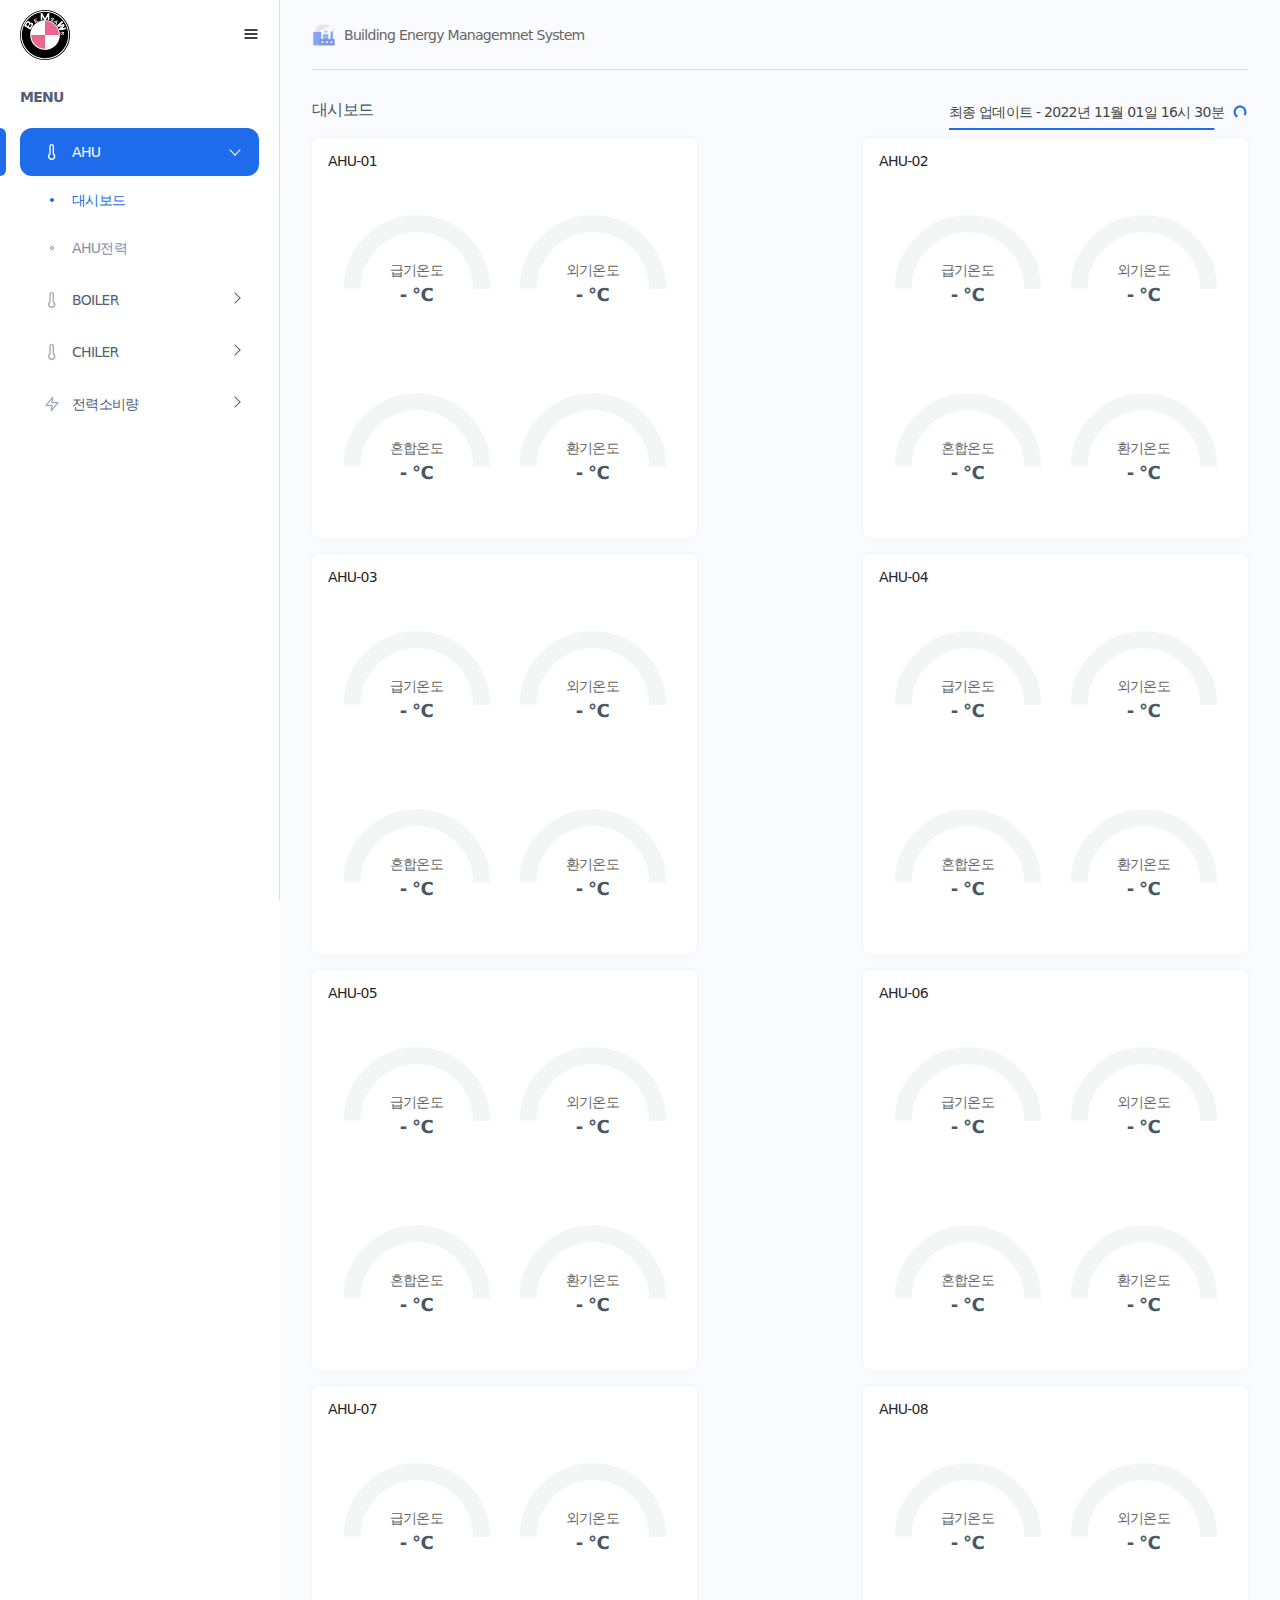
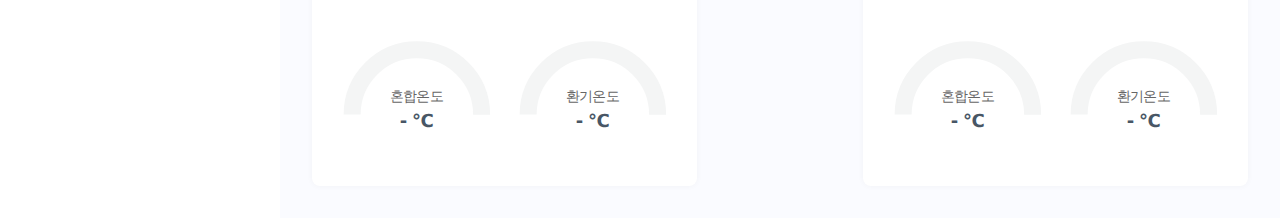
==== commit 5465fb34: "ahu_box_complete" ====
--- a/ahu/dashboard.html
+++ b/ahu/dashboard.html
@@ -88,120 +88,235 @@
 						</span>
 					</div>
 					<div class="dashboard-container">
-						<div class="dashboard-box ahu-01">
+
+						<div class="dashboard-box_ahu ahu-01">
 							<h6>AHU-01</h6>
-							<div class="svg_box">
-                <div class="svg_set_box">
-                  <svg version="1.1" xmlns="http://www.w3.org/2000/svg" xmlns:xlink="http://www.w3.org/1999/xlink" x="0px" y="0px"
-                  viewBox="0 0 600 600" style="width: 176px; height: 176px;" xml:space="preserve">
-                    <g>
-                      <circle class="svg_bg" cx="300.4" cy="257.4" r="220.7"/>
-                      <circle class="svg_set" cx="300.4" cy="257.4" r="220.7" stroke-dasharray="0, 1400" />
-                    </g>
-                  </svg>
-                  <span class="temp_title">설정온도</span>
-                  <span class="temp_value">- ℃</span>
-                </div>
-                <div class="svg_sup_box">
-                  <svg version="1.1" xmlns="http://www.w3.org/2000/svg" xmlns:xlink="http://www.w3.org/1999/xlink" x="0px" y="0px"
-                  viewBox="0 0 600 600" style="width: 176px; height: 176px;" xml:space="preserve">
-                    <g>
-                      <circle class="svg_bg" cx="300.4" cy="257.4" r="220.7"/>
-                      <circle class="svg_sup" cx="300.4" cy="257.4" r="220.7" stroke-dasharray="0, 1400" />
-                    </g>
-                  </svg>
-                  <span class="temp_title">급기온도</span>
-                  <span class="temp_value">- ℃</span>
-                </div>
-              </div>
-						</div>
-
-
-
-						<!-- <div class="dashboard-box ahu-02">
+
+							<div class="svg_box_ahu">
+                
+                <div class="svg_set_box">
+                  <svg version="1.1" xmlns="http://www.w3.org/2000/svg" xmlns:xlink="http://www.w3.org/1999/xlink" x="0px" y="0px"
+                  viewBox="0 0 600 600" style="width: 176px; height: 176px;" xml:space="preserve">
+                    <g>
+                      <circle class="svg_bg" cx="300.4" cy="257.4" r="220.7"/>
+                      <circle class="svg_set" cx="300.4" cy="257.4" r="220.7" stroke-dasharray="0, 1400" />
+                    </g>
+                  </svg>
+                  <span class="temp_title">급기온도</span>
+                  <span class="temp_value">- ℃</span>
+                </div>
+
+                <div class="svg_sup_box">
+                  <svg version="1.1" xmlns="http://www.w3.org/2000/svg" xmlns:xlink="http://www.w3.org/1999/xlink" x="0px" y="0px"
+                  viewBox="0 0 600 600" style="width: 176px; height: 176px;" xml:space="preserve">
+                    <g>
+                      <circle class="svg_bg" cx="300.4" cy="257.4" r="220.7"/>
+                      <circle class="svg_sup" cx="300.4" cy="257.4" r="220.7" stroke-dasharray="0, 1400" />
+                    </g>
+                  </svg>
+                  <span class="temp_title">외기온도</span>
+                  <span class="temp_value">- ℃</span>
+                </div>
+
+                <div class="svg_sup_box">
+                  <svg version="1.1" xmlns="http://www.w3.org/2000/svg" xmlns:xlink="http://www.w3.org/1999/xlink" x="0px" y="0px"
+                  viewBox="0 0 600 600" style="width: 176px; height: 176px;" xml:space="preserve">
+                    <g>
+                      <circle class="svg_bg" cx="300.4" cy="257.4" r="220.7"/>
+                      <circle class="svg_sup" cx="300.4" cy="257.4" r="220.7" stroke-dasharray="0, 1400" />
+                    </g>
+                  </svg>
+                  <span class="temp_title">혼합온도</span>
+                  <span class="temp_value">- ℃</span>
+                </div>
+
+                <div class="svg_sup_box">
+                  <svg version="1.1" xmlns="http://www.w3.org/2000/svg" xmlns:xlink="http://www.w3.org/1999/xlink" x="0px" y="0px"
+                  viewBox="0 0 600 600" style="width: 176px; height: 176px;" xml:space="preserve">
+                    <g>
+                      <circle class="svg_bg" cx="300.4" cy="257.4" r="220.7"/>
+                      <circle class="svg_sup" cx="300.4" cy="257.4" r="220.7" stroke-dasharray="0, 1400" />
+                    </g>
+                  </svg>
+                  <span class="temp_title">환기온도</span>
+                  <span class="temp_value">- ℃</span>
+                </div>
+
+              </div>
+						</div>
+
+
+
+						<div class="dashboard-box_ahu ahu-02">
 							<h6>AHU-02</h6>
-							<div class="svg_box">
-                <div class="svg_set_box">
-                  <svg version="1.1" xmlns="http://www.w3.org/2000/svg" xmlns:xlink="http://www.w3.org/1999/xlink" x="0px" y="0px"
-                  viewBox="0 0 600 600" style="width: 176px; height: 176px;" xml:space="preserve">
-                    <g>
-                      <circle class="svg_bg" cx="300.4" cy="257.4" r="220.7"/>
-                      <circle class="svg_set" cx="300.4" cy="257.4" r="220.7" stroke-dasharray="0, 1400" />
-                    </g>
-                  </svg>
-                  <span class="temp_title">설정온도</span>
-                  <span class="temp_value">- ℃</span>
-                </div>
-                <div class="svg_sup_box">
-                  <svg version="1.1" xmlns="http://www.w3.org/2000/svg" xmlns:xlink="http://www.w3.org/1999/xlink" x="0px" y="0px"
-                  viewBox="0 0 600 600" style="width: 176px; height: 176px;" xml:space="preserve">
-                    <g>
-                      <circle class="svg_bg" cx="300.4" cy="257.4" r="220.7"/>
-                      <circle class="svg_sup" cx="300.4" cy="257.4" r="220.7" stroke-dasharray="0, 1400" />
-                    </g>
-                  </svg>
-                  <span class="temp_title">급기온도</span>
-                  <span class="temp_value">- ℃</span>
-                </div>
-              </div>
-						</div>
-						<div class="dashboard-box ahu-03">
+
+							<div class="svg_box_ahu">
+                
+                <div class="svg_set_box">
+                  <svg version="1.1" xmlns="http://www.w3.org/2000/svg" xmlns:xlink="http://www.w3.org/1999/xlink" x="0px" y="0px"
+                  viewBox="0 0 600 600" style="width: 176px; height: 176px;" xml:space="preserve">
+                    <g>
+                      <circle class="svg_bg" cx="300.4" cy="257.4" r="220.7"/>
+                      <circle class="svg_set" cx="300.4" cy="257.4" r="220.7" stroke-dasharray="0, 1400" />
+                    </g>
+                  </svg>
+                  <span class="temp_title">급기온도</span>
+                  <span class="temp_value">- ℃</span>
+                </div>
+
+                <div class="svg_sup_box">
+                  <svg version="1.1" xmlns="http://www.w3.org/2000/svg" xmlns:xlink="http://www.w3.org/1999/xlink" x="0px" y="0px"
+                  viewBox="0 0 600 600" style="width: 176px; height: 176px;" xml:space="preserve">
+                    <g>
+                      <circle class="svg_bg" cx="300.4" cy="257.4" r="220.7"/>
+                      <circle class="svg_sup" cx="300.4" cy="257.4" r="220.7" stroke-dasharray="0, 1400" />
+                    </g>
+                  </svg>
+                  <span class="temp_title">외기온도</span>
+                  <span class="temp_value">- ℃</span>
+                </div>
+
+                <div class="svg_sup_box">
+                  <svg version="1.1" xmlns="http://www.w3.org/2000/svg" xmlns:xlink="http://www.w3.org/1999/xlink" x="0px" y="0px"
+                  viewBox="0 0 600 600" style="width: 176px; height: 176px;" xml:space="preserve">
+                    <g>
+                      <circle class="svg_bg" cx="300.4" cy="257.4" r="220.7"/>
+                      <circle class="svg_sup" cx="300.4" cy="257.4" r="220.7" stroke-dasharray="0, 1400" />
+                    </g>
+                  </svg>
+                  <span class="temp_title">혼합온도</span>
+                  <span class="temp_value">- ℃</span>
+                </div>
+
+                <div class="svg_sup_box">
+                  <svg version="1.1" xmlns="http://www.w3.org/2000/svg" xmlns:xlink="http://www.w3.org/1999/xlink" x="0px" y="0px"
+                  viewBox="0 0 600 600" style="width: 176px; height: 176px;" xml:space="preserve">
+                    <g>
+                      <circle class="svg_bg" cx="300.4" cy="257.4" r="220.7"/>
+                      <circle class="svg_sup" cx="300.4" cy="257.4" r="220.7" stroke-dasharray="0, 1400" />
+                    </g>
+                  </svg>
+                  <span class="temp_title">환기온도</span>
+                  <span class="temp_value">- ℃</span>
+                </div>
+
+              </div>
+
+						</div>
+
+						<div class="dashboard-box_ahu ahu-03">
 							<h6>AHU-03</h6>
-							<div class="svg_box">
-                <div class="svg_set_box">
-                  <svg version="1.1" xmlns="http://www.w3.org/2000/svg" xmlns:xlink="http://www.w3.org/1999/xlink" x="0px" y="0px"
-                  viewBox="0 0 600 600" style="width: 176px; height: 176px;" xml:space="preserve">
-                    <g>
-                      <circle class="svg_bg" cx="300.4" cy="257.4" r="220.7"/>
-                      <circle class="svg_set" cx="300.4" cy="257.4" r="220.7" stroke-dasharray="0, 1400" />
-                    </g>
-                  </svg>
-                  <span class="temp_title">설정온도</span>
-                  <span class="temp_value">- ℃</span>
-                </div>
-                <div class="svg_sup_box">
-                  <svg version="1.1" xmlns="http://www.w3.org/2000/svg" xmlns:xlink="http://www.w3.org/1999/xlink" x="0px" y="0px"
-                  viewBox="0 0 600 600" style="width: 176px; height: 176px;" xml:space="preserve">
-                    <g>
-                      <circle class="svg_bg" cx="300.4" cy="257.4" r="220.7"/>
-                      <circle class="svg_sup" cx="300.4" cy="257.4" r="220.7" stroke-dasharray="0, 1400" />
-                    </g>
-                  </svg>
-                  <span class="temp_title">급기온도</span>
-                  <span class="temp_value">- ℃</span>
-                </div>
-              </div>
-						</div>
-						<div class="dashboard-box ahu-04">
+
+							<div class="svg_box_ahu">
+                
+                <div class="svg_set_box">
+                  <svg version="1.1" xmlns="http://www.w3.org/2000/svg" xmlns:xlink="http://www.w3.org/1999/xlink" x="0px" y="0px"
+                  viewBox="0 0 600 600" style="width: 176px; height: 176px;" xml:space="preserve">
+                    <g>
+                      <circle class="svg_bg" cx="300.4" cy="257.4" r="220.7"/>
+                      <circle class="svg_set" cx="300.4" cy="257.4" r="220.7" stroke-dasharray="0, 1400" />
+                    </g>
+                  </svg>
+                  <span class="temp_title">급기온도</span>
+                  <span class="temp_value">- ℃</span>
+                </div>
+
+                <div class="svg_sup_box">
+                  <svg version="1.1" xmlns="http://www.w3.org/2000/svg" xmlns:xlink="http://www.w3.org/1999/xlink" x="0px" y="0px"
+                  viewBox="0 0 600 600" style="width: 176px; height: 176px;" xml:space="preserve">
+                    <g>
+                      <circle class="svg_bg" cx="300.4" cy="257.4" r="220.7"/>
+                      <circle class="svg_sup" cx="300.4" cy="257.4" r="220.7" stroke-dasharray="0, 1400" />
+                    </g>
+                  </svg>
+                  <span class="temp_title">외기온도</span>
+                  <span class="temp_value">- ℃</span>
+                </div>
+
+                <div class="svg_sup_box">
+                  <svg version="1.1" xmlns="http://www.w3.org/2000/svg" xmlns:xlink="http://www.w3.org/1999/xlink" x="0px" y="0px"
+                  viewBox="0 0 600 600" style="width: 176px; height: 176px;" xml:space="preserve">
+                    <g>
+                      <circle class="svg_bg" cx="300.4" cy="257.4" r="220.7"/>
+                      <circle class="svg_sup" cx="300.4" cy="257.4" r="220.7" stroke-dasharray="0, 1400" />
+                    </g>
+                  </svg>
+                  <span class="temp_title">혼합온도</span>
+                  <span class="temp_value">- ℃</span>
+                </div>
+
+                <div class="svg_sup_box">
+                  <svg version="1.1" xmlns="http://www.w3.org/2000/svg" xmlns:xlink="http://www.w3.org/1999/xlink" x="0px" y="0px"
+                  viewBox="0 0 600 600" style="width: 176px; height: 176px;" xml:space="preserve">
+                    <g>
+                      <circle class="svg_bg" cx="300.4" cy="257.4" r="220.7"/>
+                      <circle class="svg_sup" cx="300.4" cy="257.4" r="220.7" stroke-dasharray="0, 1400" />
+                    </g>
+                  </svg>
+                  <span class="temp_title">환기온도</span>
+                  <span class="temp_value">- ℃</span>
+                </div>
+
+              </div>
+
+						</div>
+
+						<div class="dashboard-box_ahu ahu-04">
 							<h6>AHU-04</h6>
-							<div class="svg_box">
-                <div class="svg_set_box">
-                  <svg version="1.1" xmlns="http://www.w3.org/2000/svg" xmlns:xlink="http://www.w3.org/1999/xlink" x="0px" y="0px"
-                  viewBox="0 0 600 600" style="width: 176px; height: 176px;" xml:space="preserve">
-                    <g>
-                      <circle class="svg_bg" cx="300.4" cy="257.4" r="220.7"/>
-                      <circle class="svg_set" cx="300.4" cy="257.4" r="220.7" stroke-dasharray="0, 1400" />
-                    </g>
-                  </svg>
-                  <span class="temp_title">설정온도</span>
-                  <span class="temp_value">- ℃</span>
-                </div>
-                <div class="svg_sup_box">
-                  <svg version="1.1" xmlns="http://www.w3.org/2000/svg" xmlns:xlink="http://www.w3.org/1999/xlink" x="0px" y="0px"
-                  viewBox="0 0 600 600" style="width: 176px; height: 176px;" xml:space="preserve">
-                    <g>
-                      <circle class="svg_bg" cx="300.4" cy="257.4" r="220.7"/>
-                      <circle class="svg_sup" cx="300.4" cy="257.4" r="220.7" stroke-dasharray="0, 1400" />
-                    </g>
-                  </svg>
-                  <span class="temp_title">급기온도</span>
-                  <span class="temp_value">- ℃</span>
-                </div>
-              </div>
-						</div> -->
-
-
-
+
+							<div class="svg_box_ahu">
+                
+                <div class="svg_set_box">
+                  <svg version="1.1" xmlns="http://www.w3.org/2000/svg" xmlns:xlink="http://www.w3.org/1999/xlink" x="0px" y="0px"
+                  viewBox="0 0 600 600" style="width: 176px; height: 176px;" xml:space="preserve">
+                    <g>
+                      <circle class="svg_bg" cx="300.4" cy="257.4" r="220.7"/>
+                      <circle class="svg_set" cx="300.4" cy="257.4" r="220.7" stroke-dasharray="0, 1400" />
+                    </g>
+                  </svg>
+                  <span class="temp_title">급기온도</span>
+                  <span class="temp_value">- ℃</span>
+                </div>
+
+                <div class="svg_sup_box">
+                  <svg version="1.1" xmlns="http://www.w3.org/2000/svg" xmlns:xlink="http://www.w3.org/1999/xlink" x="0px" y="0px"
+                  viewBox="0 0 600 600" style="width: 176px; height: 176px;" xml:space="preserve">
+                    <g>
+                      <circle class="svg_bg" cx="300.4" cy="257.4" r="220.7"/>
+                      <circle class="svg_sup" cx="300.4" cy="257.4" r="220.7" stroke-dasharray="0, 1400" />
+                    </g>
+                  </svg>
+                  <span class="temp_title">외기온도</span>
+                  <span class="temp_value">- ℃</span>
+                </div>
+
+                <div class="svg_sup_box">
+                  <svg version="1.1" xmlns="http://www.w3.org/2000/svg" xmlns:xlink="http://www.w3.org/1999/xlink" x="0px" y="0px"
+                  viewBox="0 0 600 600" style="width: 176px; height: 176px;" xml:space="preserve">
+                    <g>
+                      <circle class="svg_bg" cx="300.4" cy="257.4" r="220.7"/>
+                      <circle class="svg_sup" cx="300.4" cy="257.4" r="220.7" stroke-dasharray="0, 1400" />
+                    </g>
+                  </svg>
+                  <span class="temp_title">혼합온도</span>
+                  <span class="temp_value">- ℃</span>
+                </div>
+
+                <div class="svg_sup_box">
+                  <svg version="1.1" xmlns="http://www.w3.org/2000/svg" xmlns:xlink="http://www.w3.org/1999/xlink" x="0px" y="0px"
+                  viewBox="0 0 600 600" style="width: 176px; height: 176px;" xml:space="preserve">
+                    <g>
+                      <circle class="svg_bg" cx="300.4" cy="257.4" r="220.7"/>
+                      <circle class="svg_sup" cx="300.4" cy="257.4" r="220.7" stroke-dasharray="0, 1400" />
+                    </g>
+                  </svg>
+                  <span class="temp_title">환기온도</span>
+                  <span class="temp_value">- ℃</span>
+                </div>
+
+              </div>
+
+						</div>
 
 						<!-- <div class="dashboard-box ahu-04b">
 							<h6>AHU-04b</h6>
@@ -231,118 +346,222 @@
               </div>
 						</div> -->
 
-
-
-
-
-						<!-- <div class="dashboard-box ahu-05">
+						<div class="dashboard-box_ahu ahu-05">
 							<h6>AHU-05</h6>
-							<div class="svg_box">
-                <div class="svg_set_box">
-                  <svg version="1.1" xmlns="http://www.w3.org/2000/svg" xmlns:xlink="http://www.w3.org/1999/xlink" x="0px" y="0px"
-                  viewBox="0 0 600 600" style="width: 176px; height: 176px;" xml:space="preserve">
-                    <g>
-                      <circle class="svg_bg" cx="300.4" cy="257.4" r="220.7"/>
-                      <circle class="svg_set" cx="300.4" cy="257.4" r="220.7" stroke-dasharray="0, 1400" />
-                    </g>
-                  </svg>
-                  <span class="temp_title">설정온도</span>
-                  <span class="temp_value">- ℃</span>
-                </div>
-                <div class="svg_sup_box">
-                  <svg version="1.1" xmlns="http://www.w3.org/2000/svg" xmlns:xlink="http://www.w3.org/1999/xlink" x="0px" y="0px"
-                  viewBox="0 0 600 600" style="width: 176px; height: 176px;" xml:space="preserve">
-                    <g>
-                      <circle class="svg_bg" cx="300.4" cy="257.4" r="220.7"/>
-                      <circle class="svg_sup" cx="300.4" cy="257.4" r="220.7" stroke-dasharray="0, 1400" />
-                    </g>
-                  </svg>
-                  <span class="temp_title">급기온도</span>
-                  <span class="temp_value">- ℃</span>
-                </div>
-              </div>
-						</div>
-						<div class="dashboard-box ahu-06">
+							<div class="svg_box_ahu">
+                
+                <div class="svg_set_box">
+                  <svg version="1.1" xmlns="http://www.w3.org/2000/svg" xmlns:xlink="http://www.w3.org/1999/xlink" x="0px" y="0px"
+                  viewBox="0 0 600 600" style="width: 176px; height: 176px;" xml:space="preserve">
+                    <g>
+                      <circle class="svg_bg" cx="300.4" cy="257.4" r="220.7"/>
+                      <circle class="svg_set" cx="300.4" cy="257.4" r="220.7" stroke-dasharray="0, 1400" />
+                    </g>
+                  </svg>
+                  <span class="temp_title">급기온도</span>
+                  <span class="temp_value">- ℃</span>
+                </div>
+
+                <div class="svg_sup_box">
+                  <svg version="1.1" xmlns="http://www.w3.org/2000/svg" xmlns:xlink="http://www.w3.org/1999/xlink" x="0px" y="0px"
+                  viewBox="0 0 600 600" style="width: 176px; height: 176px;" xml:space="preserve">
+                    <g>
+                      <circle class="svg_bg" cx="300.4" cy="257.4" r="220.7"/>
+                      <circle class="svg_sup" cx="300.4" cy="257.4" r="220.7" stroke-dasharray="0, 1400" />
+                    </g>
+                  </svg>
+                  <span class="temp_title">외기온도</span>
+                  <span class="temp_value">- ℃</span>
+                </div>
+
+                <div class="svg_sup_box">
+                  <svg version="1.1" xmlns="http://www.w3.org/2000/svg" xmlns:xlink="http://www.w3.org/1999/xlink" x="0px" y="0px"
+                  viewBox="0 0 600 600" style="width: 176px; height: 176px;" xml:space="preserve">
+                    <g>
+                      <circle class="svg_bg" cx="300.4" cy="257.4" r="220.7"/>
+                      <circle class="svg_sup" cx="300.4" cy="257.4" r="220.7" stroke-dasharray="0, 1400" />
+                    </g>
+                  </svg>
+                  <span class="temp_title">혼합온도</span>
+                  <span class="temp_value">- ℃</span>
+                </div>
+
+                <div class="svg_sup_box">
+                  <svg version="1.1" xmlns="http://www.w3.org/2000/svg" xmlns:xlink="http://www.w3.org/1999/xlink" x="0px" y="0px"
+                  viewBox="0 0 600 600" style="width: 176px; height: 176px;" xml:space="preserve">
+                    <g>
+                      <circle class="svg_bg" cx="300.4" cy="257.4" r="220.7"/>
+                      <circle class="svg_sup" cx="300.4" cy="257.4" r="220.7" stroke-dasharray="0, 1400" />
+                    </g>
+                  </svg>
+                  <span class="temp_title">환기온도</span>
+                  <span class="temp_value">- ℃</span>
+                </div>
+
+              </div>
+						</div>
+						<div class="dashboard-box_ahu ahu-06">
 							<h6>AHU-06</h6>
-							<div class="svg_box">
-                <div class="svg_set_box">
-                  <svg version="1.1" xmlns="http://www.w3.org/2000/svg" xmlns:xlink="http://www.w3.org/1999/xlink" x="0px" y="0px"
-                  viewBox="0 0 600 600" style="width: 176px; height: 176px;" xml:space="preserve">
-                    <g>
-                      <circle class="svg_bg" cx="300.4" cy="257.4" r="220.7"/>
-                      <circle class="svg_set" cx="300.4" cy="257.4" r="220.7" stroke-dasharray="0, 1400" />
-                    </g>
-                  </svg>
-                  <span class="temp_title">설정온도</span>
-                  <span class="temp_value">- ℃</span>
-                </div>
-                <div class="svg_sup_box">
-                  <svg version="1.1" xmlns="http://www.w3.org/2000/svg" xmlns:xlink="http://www.w3.org/1999/xlink" x="0px" y="0px"
-                  viewBox="0 0 600 600" style="width: 176px; height: 176px;" xml:space="preserve">
-                    <g>
-                      <circle class="svg_bg" cx="300.4" cy="257.4" r="220.7"/>
-                      <circle class="svg_sup" cx="300.4" cy="257.4" r="220.7" stroke-dasharray="0, 1400" />
-                    </g>
-                  </svg>
-                  <span class="temp_title">급기온도</span>
-                  <span class="temp_value">- ℃</span>
-                </div>
-              </div>
-						</div>
-						<div class="dashboard-box ahu-07">
+							<div class="svg_box_ahu">
+                
+                <div class="svg_set_box">
+                  <svg version="1.1" xmlns="http://www.w3.org/2000/svg" xmlns:xlink="http://www.w3.org/1999/xlink" x="0px" y="0px"
+                  viewBox="0 0 600 600" style="width: 176px; height: 176px;" xml:space="preserve">
+                    <g>
+                      <circle class="svg_bg" cx="300.4" cy="257.4" r="220.7"/>
+                      <circle class="svg_set" cx="300.4" cy="257.4" r="220.7" stroke-dasharray="0, 1400" />
+                    </g>
+                  </svg>
+                  <span class="temp_title">급기온도</span>
+                  <span class="temp_value">- ℃</span>
+                </div>
+
+                <div class="svg_sup_box">
+                  <svg version="1.1" xmlns="http://www.w3.org/2000/svg" xmlns:xlink="http://www.w3.org/1999/xlink" x="0px" y="0px"
+                  viewBox="0 0 600 600" style="width: 176px; height: 176px;" xml:space="preserve">
+                    <g>
+                      <circle class="svg_bg" cx="300.4" cy="257.4" r="220.7"/>
+                      <circle class="svg_sup" cx="300.4" cy="257.4" r="220.7" stroke-dasharray="0, 1400" />
+                    </g>
+                  </svg>
+                  <span class="temp_title">외기온도</span>
+                  <span class="temp_value">- ℃</span>
+                </div>
+
+                <div class="svg_sup_box">
+                  <svg version="1.1" xmlns="http://www.w3.org/2000/svg" xmlns:xlink="http://www.w3.org/1999/xlink" x="0px" y="0px"
+                  viewBox="0 0 600 600" style="width: 176px; height: 176px;" xml:space="preserve">
+                    <g>
+                      <circle class="svg_bg" cx="300.4" cy="257.4" r="220.7"/>
+                      <circle class="svg_sup" cx="300.4" cy="257.4" r="220.7" stroke-dasharray="0, 1400" />
+                    </g>
+                  </svg>
+                  <span class="temp_title">혼합온도</span>
+                  <span class="temp_value">- ℃</span>
+                </div>
+
+                <div class="svg_sup_box">
+                  <svg version="1.1" xmlns="http://www.w3.org/2000/svg" xmlns:xlink="http://www.w3.org/1999/xlink" x="0px" y="0px"
+                  viewBox="0 0 600 600" style="width: 176px; height: 176px;" xml:space="preserve">
+                    <g>
+                      <circle class="svg_bg" cx="300.4" cy="257.4" r="220.7"/>
+                      <circle class="svg_sup" cx="300.4" cy="257.4" r="220.7" stroke-dasharray="0, 1400" />
+                    </g>
+                  </svg>
+                  <span class="temp_title">환기온도</span>
+                  <span class="temp_value">- ℃</span>
+                </div>
+
+              </div>
+						</div>
+						<div class="dashboard-box_ahu ahu-07">
 							<h6>AHU-07</h6>
-							<div class="svg_box">
-                <div class="svg_set_box">
-                  <svg version="1.1" xmlns="http://www.w3.org/2000/svg" xmlns:xlink="http://www.w3.org/1999/xlink" x="0px" y="0px"
-                  viewBox="0 0 600 600" style="width: 176px; height: 176px;" xml:space="preserve">
-                    <g>
-                      <circle class="svg_bg" cx="300.4" cy="257.4" r="220.7"/>
-                      <circle class="svg_set" cx="300.4" cy="257.4" r="220.7" stroke-dasharray="0, 1400" />
-                    </g>
-                  </svg>
-                  <span class="temp_title">설정온도</span>
-                  <span class="temp_value">- ℃</span>
-                </div>
-                <div class="svg_sup_box">
-                  <svg version="1.1" xmlns="http://www.w3.org/2000/svg" xmlns:xlink="http://www.w3.org/1999/xlink" x="0px" y="0px"
-                  viewBox="0 0 600 600" style="width: 176px; height: 176px;" xml:space="preserve">
-                    <g>
-                      <circle class="svg_bg" cx="300.4" cy="257.4" r="220.7"/>
-                      <circle class="svg_sup" cx="300.4" cy="257.4" r="220.7" stroke-dasharray="0, 1400" />
-                    </g>
-                  </svg>
-                  <span class="temp_title">급기온도</span>
-                  <span class="temp_value">- ℃</span>
-                </div>
-              </div>
-						</div>
-						<div class="dashboard-box ahu-08">
+							<div class="svg_box_ahu">
+                
+                <div class="svg_set_box">
+                  <svg version="1.1" xmlns="http://www.w3.org/2000/svg" xmlns:xlink="http://www.w3.org/1999/xlink" x="0px" y="0px"
+                  viewBox="0 0 600 600" style="width: 176px; height: 176px;" xml:space="preserve">
+                    <g>
+                      <circle class="svg_bg" cx="300.4" cy="257.4" r="220.7"/>
+                      <circle class="svg_set" cx="300.4" cy="257.4" r="220.7" stroke-dasharray="0, 1400" />
+                    </g>
+                  </svg>
+                  <span class="temp_title">급기온도</span>
+                  <span class="temp_value">- ℃</span>
+                </div>
+
+                <div class="svg_sup_box">
+                  <svg version="1.1" xmlns="http://www.w3.org/2000/svg" xmlns:xlink="http://www.w3.org/1999/xlink" x="0px" y="0px"
+                  viewBox="0 0 600 600" style="width: 176px; height: 176px;" xml:space="preserve">
+                    <g>
+                      <circle class="svg_bg" cx="300.4" cy="257.4" r="220.7"/>
+                      <circle class="svg_sup" cx="300.4" cy="257.4" r="220.7" stroke-dasharray="0, 1400" />
+                    </g>
+                  </svg>
+                  <span class="temp_title">외기온도</span>
+                  <span class="temp_value">- ℃</span>
+                </div>
+
+                <div class="svg_sup_box">
+                  <svg version="1.1" xmlns="http://www.w3.org/2000/svg" xmlns:xlink="http://www.w3.org/1999/xlink" x="0px" y="0px"
+                  viewBox="0 0 600 600" style="width: 176px; height: 176px;" xml:space="preserve">
+                    <g>
+                      <circle class="svg_bg" cx="300.4" cy="257.4" r="220.7"/>
+                      <circle class="svg_sup" cx="300.4" cy="257.4" r="220.7" stroke-dasharray="0, 1400" />
+                    </g>
+                  </svg>
+                  <span class="temp_title">혼합온도</span>
+                  <span class="temp_value">- ℃</span>
+                </div>
+
+                <div class="svg_sup_box">
+                  <svg version="1.1" xmlns="http://www.w3.org/2000/svg" xmlns:xlink="http://www.w3.org/1999/xlink" x="0px" y="0px"
+                  viewBox="0 0 600 600" style="width: 176px; height: 176px;" xml:space="preserve">
+                    <g>
+                      <circle class="svg_bg" cx="300.4" cy="257.4" r="220.7"/>
+                      <circle class="svg_sup" cx="300.4" cy="257.4" r="220.7" stroke-dasharray="0, 1400" />
+                    </g>
+                  </svg>
+                  <span class="temp_title">환기온도</span>
+                  <span class="temp_value">- ℃</span>
+                </div>
+
+              </div>
+						</div>
+						<div class="dashboard-box_ahu ahu-08">
 							<h6>AHU-08</h6>
-							<div class="svg_box">
-                <div class="svg_set_box">
-                  <svg version="1.1" xmlns="http://www.w3.org/2000/svg" xmlns:xlink="http://www.w3.org/1999/xlink" x="0px" y="0px"
-                  viewBox="0 0 600 600" style="width: 176px; height: 176px;" xml:space="preserve">
-                    <g>
-                      <circle class="svg_bg" cx="300.4" cy="257.4" r="220.7"/>
-                      <circle class="svg_set" cx="300.4" cy="257.4" r="220.7" stroke-dasharray="0, 1400" />
-                    </g>
-                  </svg>
-                  <span class="temp_title">설정온도</span>
-                  <span class="temp_value">- ℃</span>
-                </div>
-                <div class="svg_sup_box">
-                  <svg version="1.1" xmlns="http://www.w3.org/2000/svg" xmlns:xlink="http://www.w3.org/1999/xlink" x="0px" y="0px"
-                  viewBox="0 0 600 600" style="width: 176px; height: 176px;" xml:space="preserve">
-                    <g>
-                      <circle class="svg_bg" cx="300.4" cy="257.4" r="220.7"/>
-                      <circle class="svg_sup" cx="300.4" cy="257.4" r="220.7" stroke-dasharray="0, 1400" />
-                    </g>
-                  </svg>
-                  <span class="temp_title">급기온도</span>
-                  <span class="temp_value">- ℃</span>
-                </div>
-              </div>
-						</div> -->
+							<div class="svg_box_ahu">
+                
+                <div class="svg_set_box">
+                  <svg version="1.1" xmlns="http://www.w3.org/2000/svg" xmlns:xlink="http://www.w3.org/1999/xlink" x="0px" y="0px"
+                  viewBox="0 0 600 600" style="width: 176px; height: 176px;" xml:space="preserve">
+                    <g>
+                      <circle class="svg_bg" cx="300.4" cy="257.4" r="220.7"/>
+                      <circle class="svg_set" cx="300.4" cy="257.4" r="220.7" stroke-dasharray="0, 1400" />
+                    </g>
+                  </svg>
+                  <span class="temp_title">급기온도</span>
+                  <span class="temp_value">- ℃</span>
+                </div>
+
+                <div class="svg_sup_box">
+                  <svg version="1.1" xmlns="http://www.w3.org/2000/svg" xmlns:xlink="http://www.w3.org/1999/xlink" x="0px" y="0px"
+                  viewBox="0 0 600 600" style="width: 176px; height: 176px;" xml:space="preserve">
+                    <g>
+                      <circle class="svg_bg" cx="300.4" cy="257.4" r="220.7"/>
+                      <circle class="svg_sup" cx="300.4" cy="257.4" r="220.7" stroke-dasharray="0, 1400" />
+                    </g>
+                  </svg>
+                  <span class="temp_title">외기온도</span>
+                  <span class="temp_value">- ℃</span>
+                </div>
+
+                <div class="svg_sup_box">
+                  <svg version="1.1" xmlns="http://www.w3.org/2000/svg" xmlns:xlink="http://www.w3.org/1999/xlink" x="0px" y="0px"
+                  viewBox="0 0 600 600" style="width: 176px; height: 176px;" xml:space="preserve">
+                    <g>
+                      <circle class="svg_bg" cx="300.4" cy="257.4" r="220.7"/>
+                      <circle class="svg_sup" cx="300.4" cy="257.4" r="220.7" stroke-dasharray="0, 1400" />
+                    </g>
+                  </svg>
+                  <span class="temp_title">혼합온도</span>
+                  <span class="temp_value">- ℃</span>
+                </div>
+
+                <div class="svg_sup_box">
+                  <svg version="1.1" xmlns="http://www.w3.org/2000/svg" xmlns:xlink="http://www.w3.org/1999/xlink" x="0px" y="0px"
+                  viewBox="0 0 600 600" style="width: 176px; height: 176px;" xml:space="preserve">
+                    <g>
+                      <circle class="svg_bg" cx="300.4" cy="257.4" r="220.7"/>
+                      <circle class="svg_sup" cx="300.4" cy="257.4" r="220.7" stroke-dasharray="0, 1400" />
+                    </g>
+                  </svg>
+                  <span class="temp_title">환기온도</span>
+                  <span class="temp_value">- ℃</span>
+                </div>
+
+              </div>
+						</div>
 
 
 
--- a/static/css/section.css
+++ b/static/css/section.css
@@ -259,6 +259,17 @@
   flex-wrap: wrap;
 }
 
+.dashboard-box_ahu {
+  width: 24.23857868020305%;
+  height: 400px;
+  width: 385px;
+  background-color: #FFF;
+  border-radius: 8px;
+  margin-top: 16px;
+  box-shadow: 0 0 6px rgba(0,0,0,.04);
+  padding: 16px;
+}
+
 .dashboard-box {
   width: 24.23857868020305%;
   height: 245px;
@@ -373,10 +384,73 @@
   }
 }
 
+/* temp svg_ahu */
+.svg_box_ahu {
+  margin-top: 20px;
+  display: inline-flex;
+  flex-flow: row wrap;
+  /* align-items: center; */
+  justify-content: center;
+}
+
+.svg_box_ahu svg {
+  transform: rotate(180deg);
+  pointer-events: none;
+}
+
+.svg_box_ahu .svg_sup_box,
+.svg_box_ahu .svg_set_box {
+  position: relative;
+}
+
+.svg_box_ahu .temp_title,
+.svg_box_ahu .temp_value {
+  position: absolute;
+  white-space: nowrap;
+}
+
+.svg_box_ahu .temp_title {
+  left: 50%;
+  bottom: 50%;
+  transform: translateX(-50%);
+}
+
+.svg_box_ahu .temp_value {
+  left: 50%;
+  transform: translateX(-50%);
+  bottom: 35%;
+}
+
+.svg_box_ahu .svg_bg {
+  fill: none;
+  stroke: #F4F5F5;
+  stroke-width: 58;
+  stroke-miterlimit: 10;
+  stroke-dasharray: 693.2581,693.2581;
+}
+
+.svg_box_ahu .svg_sup,
+.svg_box_ahu .svg_set {
+  fill: none;
+  stroke-width: 58;
+  stroke-miterlimit: 10; 
+  transition: stroke-dasharray 0.7s ease;
+}
+
+.svg_box_ahu .svg_sup {
+  stroke: #4A7EF9;
+}
+.svg_box_ahu .svg_set {
+  stroke: #FF3434;
+}
+
+
+
 /* temp svg */
 .svg_box {
   margin-top: 20px;
-  display: flex;
+  display: inline-flex;
+  align-content: center;
   /* align-items: center; */
   justify-content: center;
 }
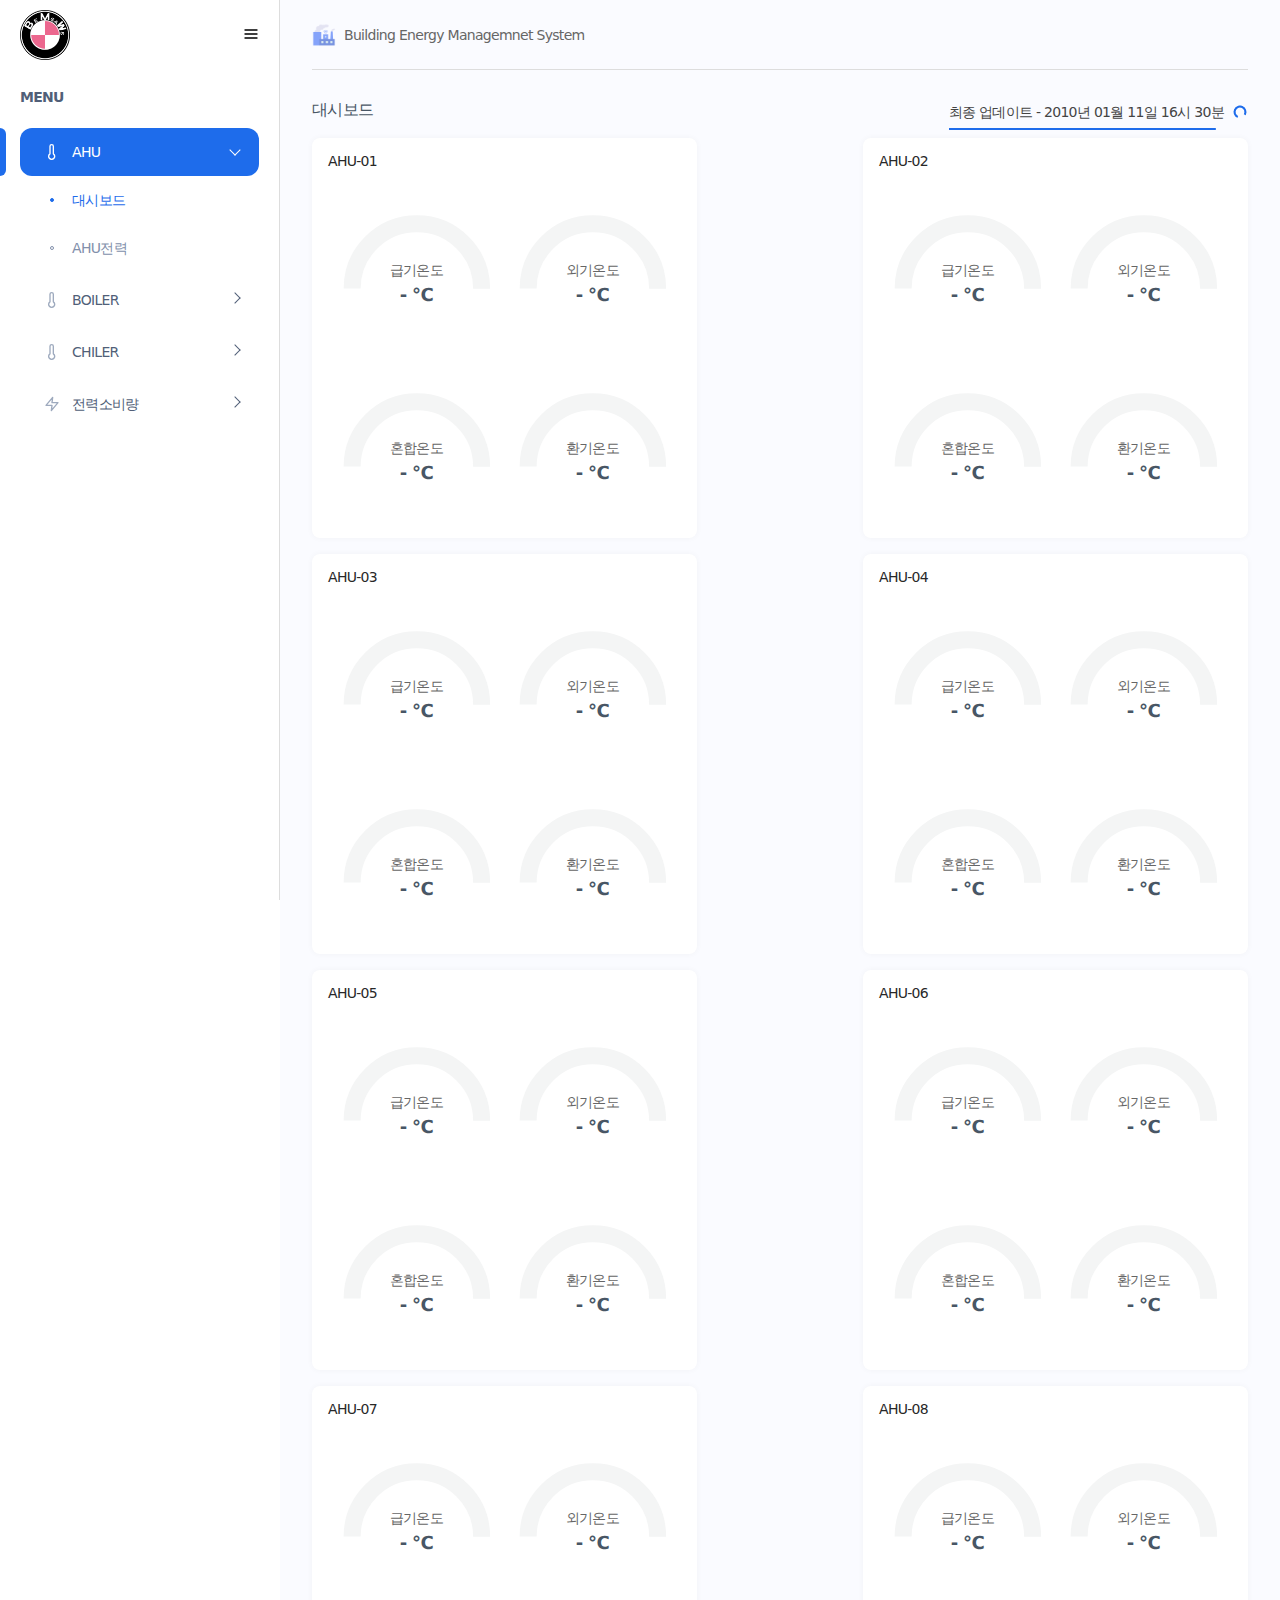
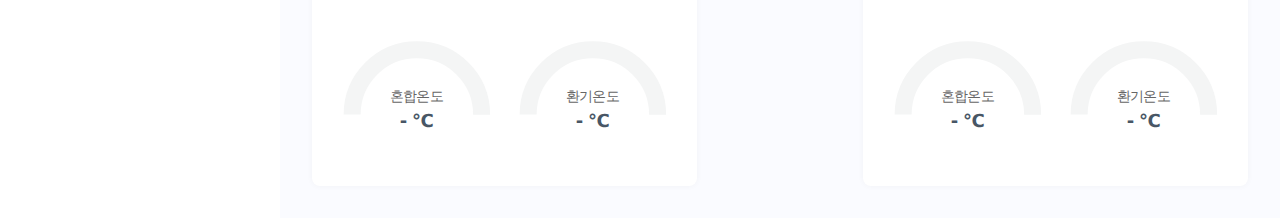
==== commit 7c95d09b: "test" ====
--- a/ahu/dashboard.html
+++ b/ahu/dashboard.html
@@ -79,7 +79,7 @@
 						<h3 class="section_title mb0">대시보드</h3>
 						<span class="update">
 							최종 업데이트&nbsp;-&nbsp;
-							<span class="update_time">2022년 11월 01일 16시 30분</span>
+							<span class="update_time">2010년 01월 11일 16시 30분</span>
 							<span class="update_btn">
 								<button type="button" class="updateBtn" onclick="updateCall();"><i data-feather="repeat"></i></button>
 								<img src="../static/images/loading.gif" alt="loading" class="updateLoading d-none" />
@@ -317,7 +317,6 @@
               </div>
 
 						</div>
-
 						<!-- <div class="dashboard-box ahu-04b">
 							<h6>AHU-04b</h6>
 							<div class="svg_box">
@@ -565,6 +564,8 @@
 
 
 
+
+            
 
 						<!-- <div class="dashboard-box ahu-09">
 							<h6>AHU-09</h6>
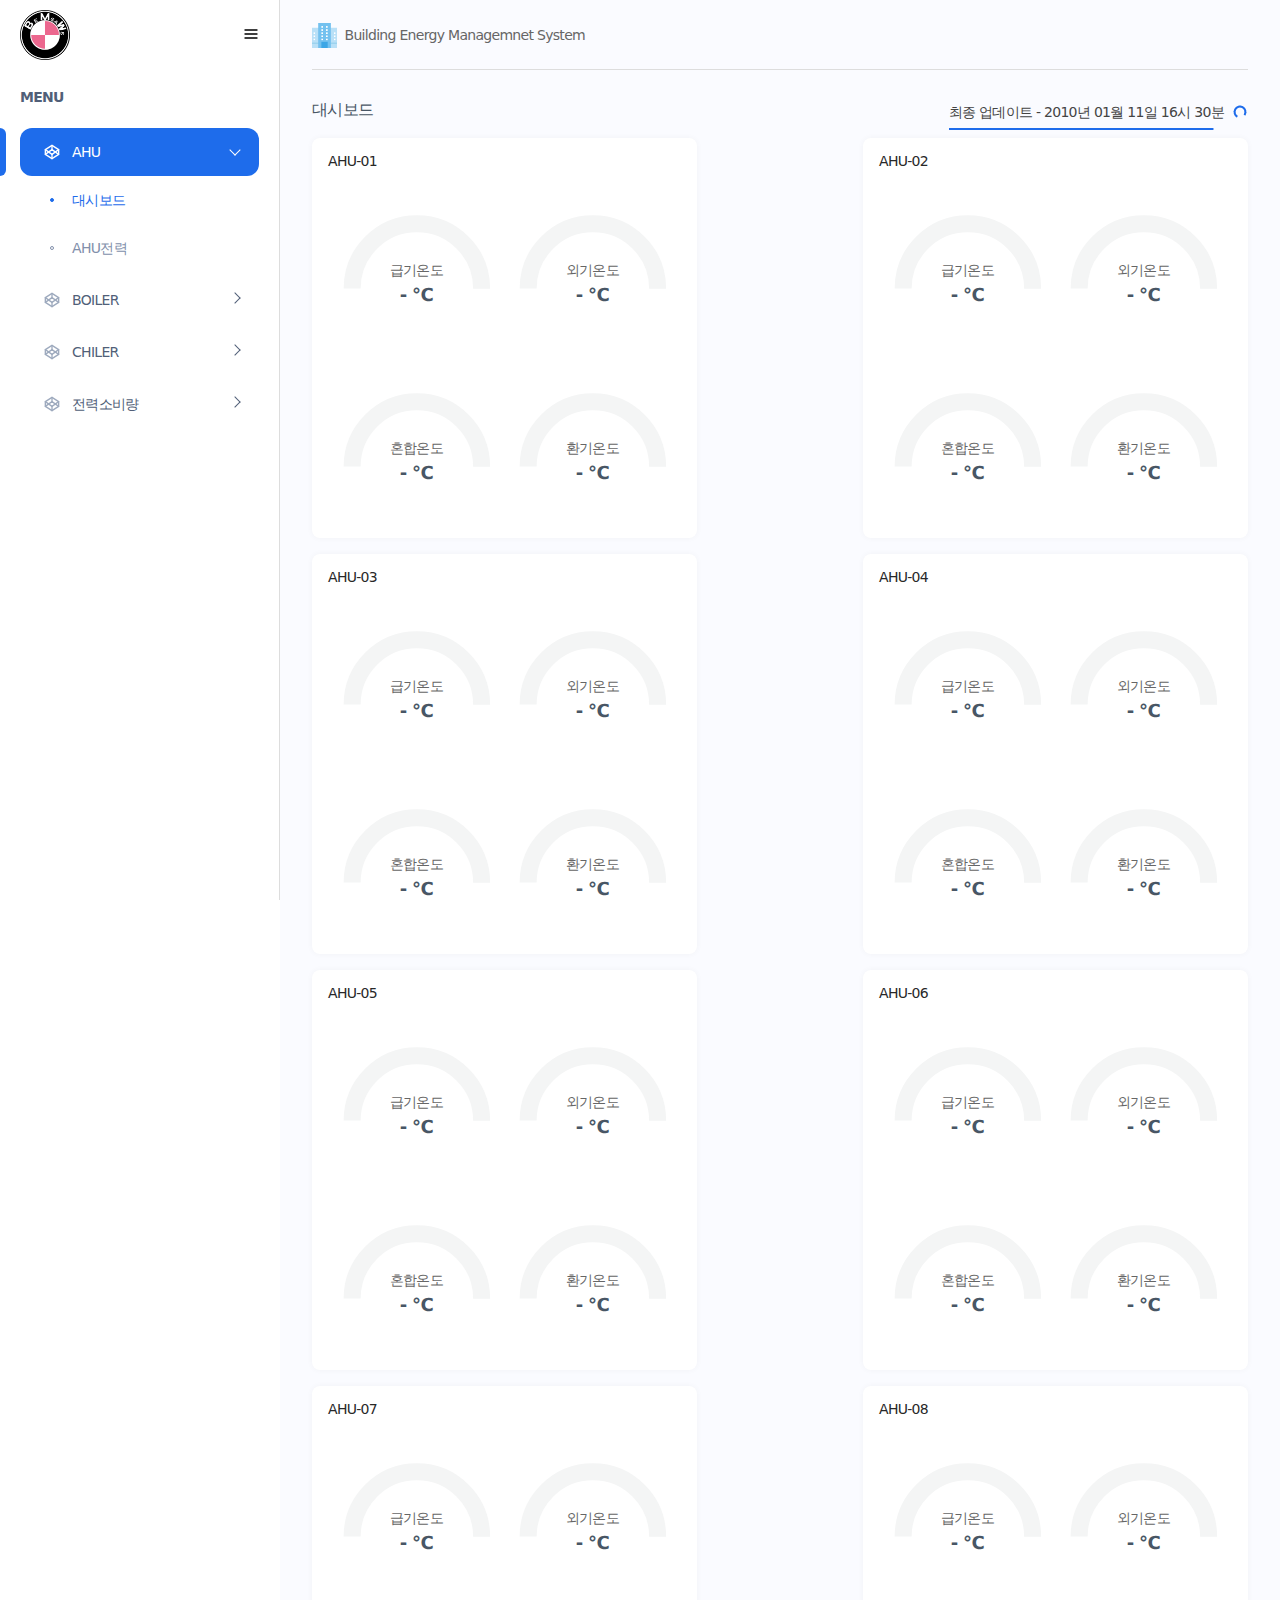
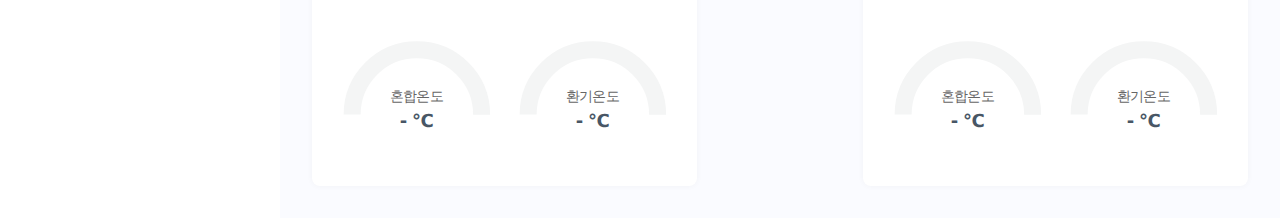
==== commit 4469efd0: "icon수정" ====
--- a/ahu/dashboard.html
+++ b/ahu/dashboard.html
@@ -31,7 +31,7 @@
 				</div>
 				<div class="header_right">
 					<div class="header_notice">
-						<img src="../static/images/factory.png" alt="factory-icon" class="factory-icon" />Building Energy Managemnet System
+						<img src="../static/images/energy.png" alt="energy-icon" class="energy-icon" width="25" />&nbsp;&nbsp;Building Energy Managemnet System
 					</div>
 					<div class="header_line"></div>
 				</div>
@@ -42,29 +42,29 @@
 				<nav id="gnb">
 					<ul class="main_menu">
 						<li id="ahu">
-							<a href="javascript:void(0)"><i data-feather="thermometer" class="feather feather_menu" aria-hidden="true"></i>AHU</a>
+							<a href="javascript:void(0)"><i data-feather="codepen" class="feather feather_menu" aria-hidden="true"></i>AHU</a>
 							<ul class="sub_menu">
 								<li id="dashboard"><a href="../ahu/dashboard.html">대시보드</a></li>
                 <li id="temp"><a href="../ahu/temp.html">AHU전력</a></li>
 							</ul>
 						</li>
             <li id="boiler">
-							<a href="javascript:void(0)"><i data-feather="thermometer" class="feather feather_menu" aria-hidden="true"></i>BOILER</a>
+							<a href="javascript:void(0)"><i data-feather="codepen" class="feather feather_menu" aria-hidden="true"></i>BOILER</a>
 							<ul class="sub_menu">
 								<li id="dashboard"><a href="../boiler/dashboard.html">대시보드</a></li>
                 <li id="temp"><a href="../boiler/temp.html">BOILER전력</a></li>
-                <li id="temp"><a href="../boiler/gas.html">BOILER가스</a></li>
+                <li id="gas"><a href="../boiler/gas.html">BOILER가스</a></li>
 							</ul>
 						</li>
             <li id="chiler">
-							<a href="javascript:void(0)"><i data-feather="thermometer" class="feather feather_menu" aria-hidden="true"></i>CHILER</a>
+							<a href="javascript:void(0)"><i data-feather="codepen" class="feather feather_menu" aria-hidden="true"></i>CHILER</a>
 							<ul class="sub_menu">
 								<li id="dashboard"><a href="../chiler/dashboard.html">대시보드</a></li>
                 <li id="temp"><a href="../chiler/temp.html">CHILER전력</a></li>
 							</ul>
 						</li>
 						<li id="power">
-							<a href="javascript:void(0)"><i data-feather="zap" class="feather feather_menu" aria-hidden="true"></i>전력소비량</a>
+							<a href="javascript:void(0)"><i data-feather="codepen" class="feather feather_menu" aria-hidden="true"></i>전력소비량</a>
 							<ul class="sub_menu">
 								<li id="hour"><a href="../power/hour.html">시간별 전력소비량</a></li>
 								<li id="day"><a href="../power/day.html">일별 전력소비량</a></li>
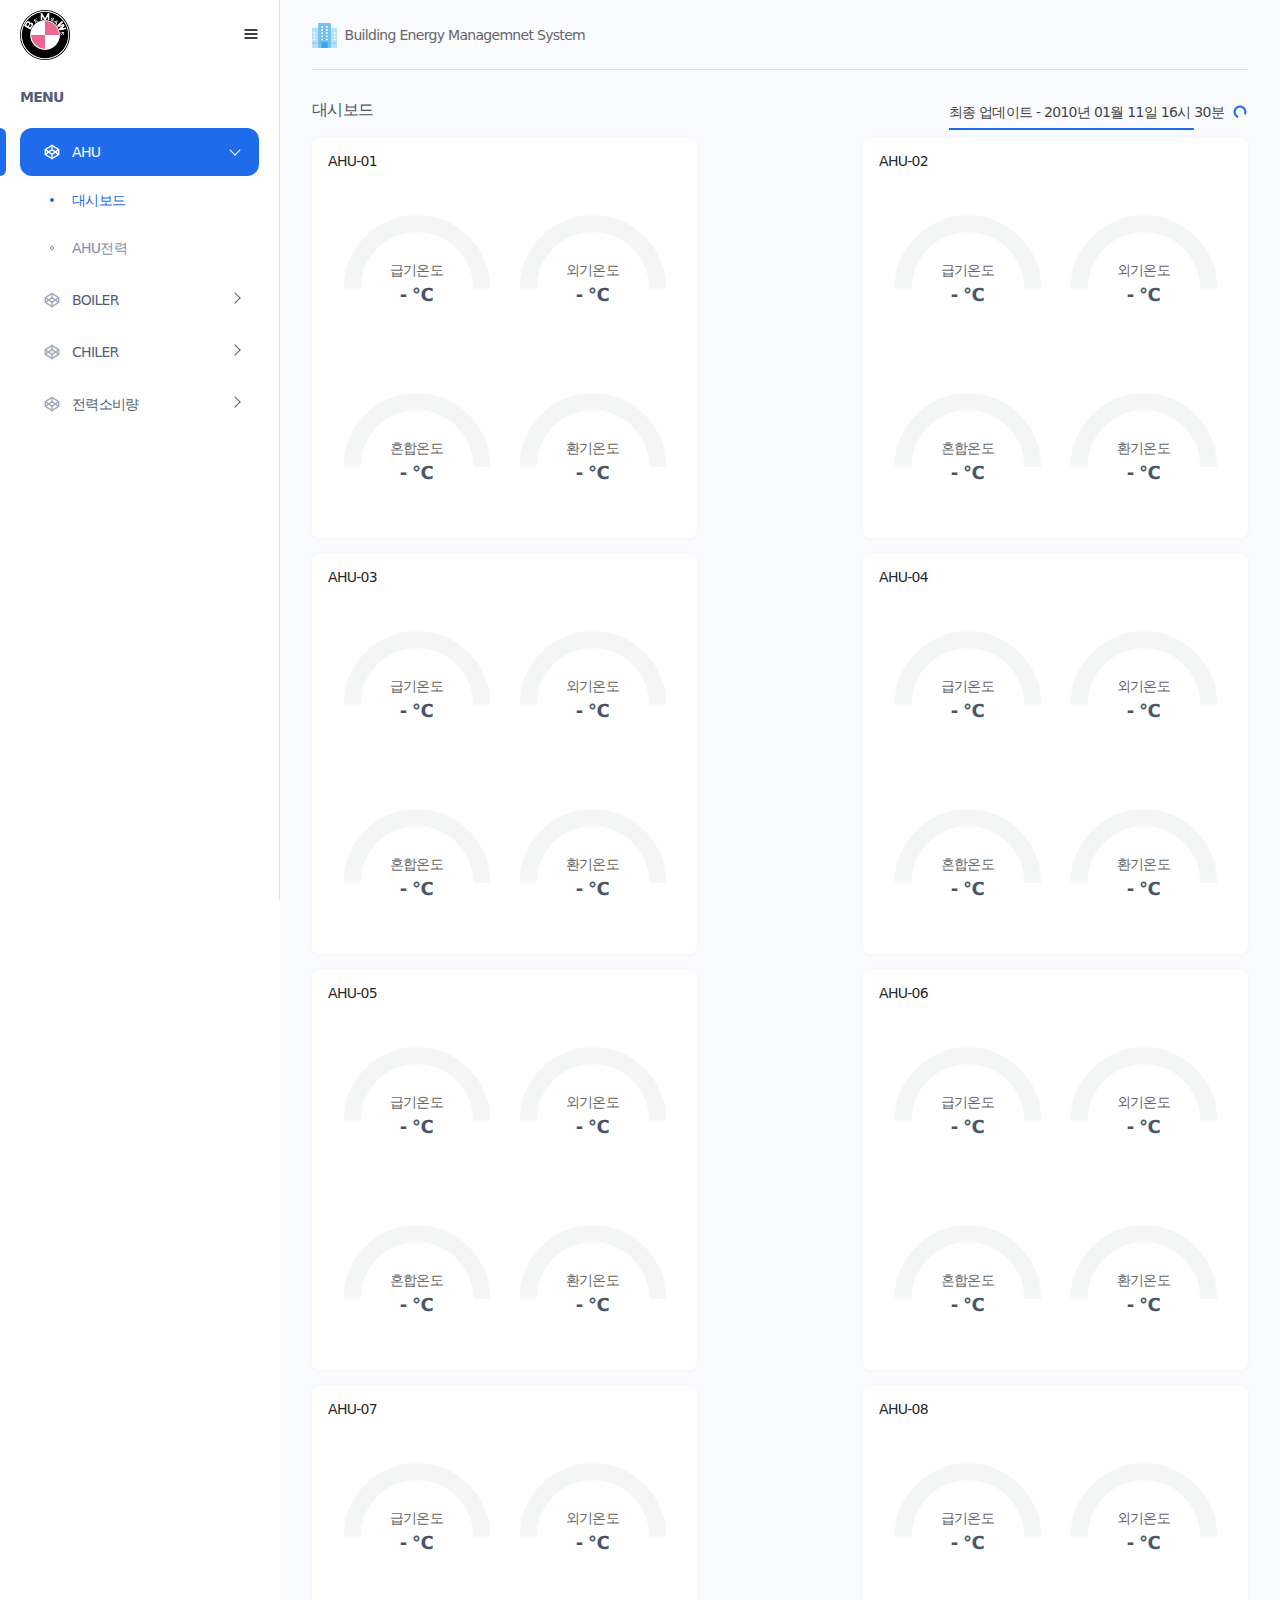
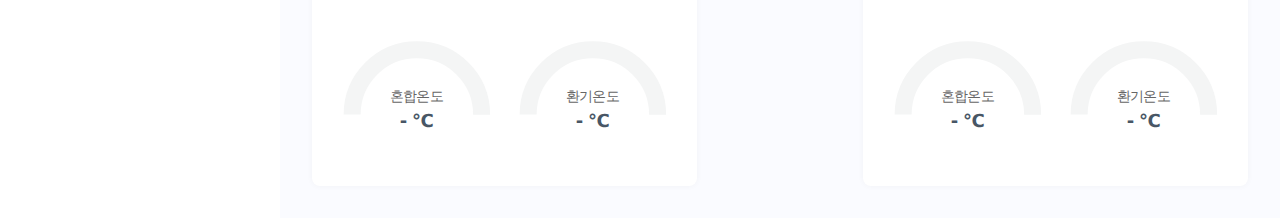
==== commit be75214f: "teg_name 수정" ====
--- a/ahu/dashboard.html
+++ b/ahu/dashboard.html
@@ -4,8 +4,8 @@
 		<meta http-equiv="X-UA-Compatible" content="IE=edge,chrome=1" />
 		<meta name="viewport" content="width=device-width, initial-scale=1" />
 		<title>BEMS</title>
-		<link rel="shortcut Icon" href="../static/images/factory.png" />
-  	<link rel="apple-touch-icon=precomposed" href="../static/images/factory.png" />
+		<link rel="shortcut Icon" href="../static/images/energy.png" />
+  	<link rel="apple-touch-icon=precomposed" href="../static/images/energy.png" />
   	<link rel="stylesheet" href="../static/css/font.css" />
 		<link rel="stylesheet" href="../static/css/reset.css" />
 		<link rel="stylesheet" href="../static/css/common.css" />
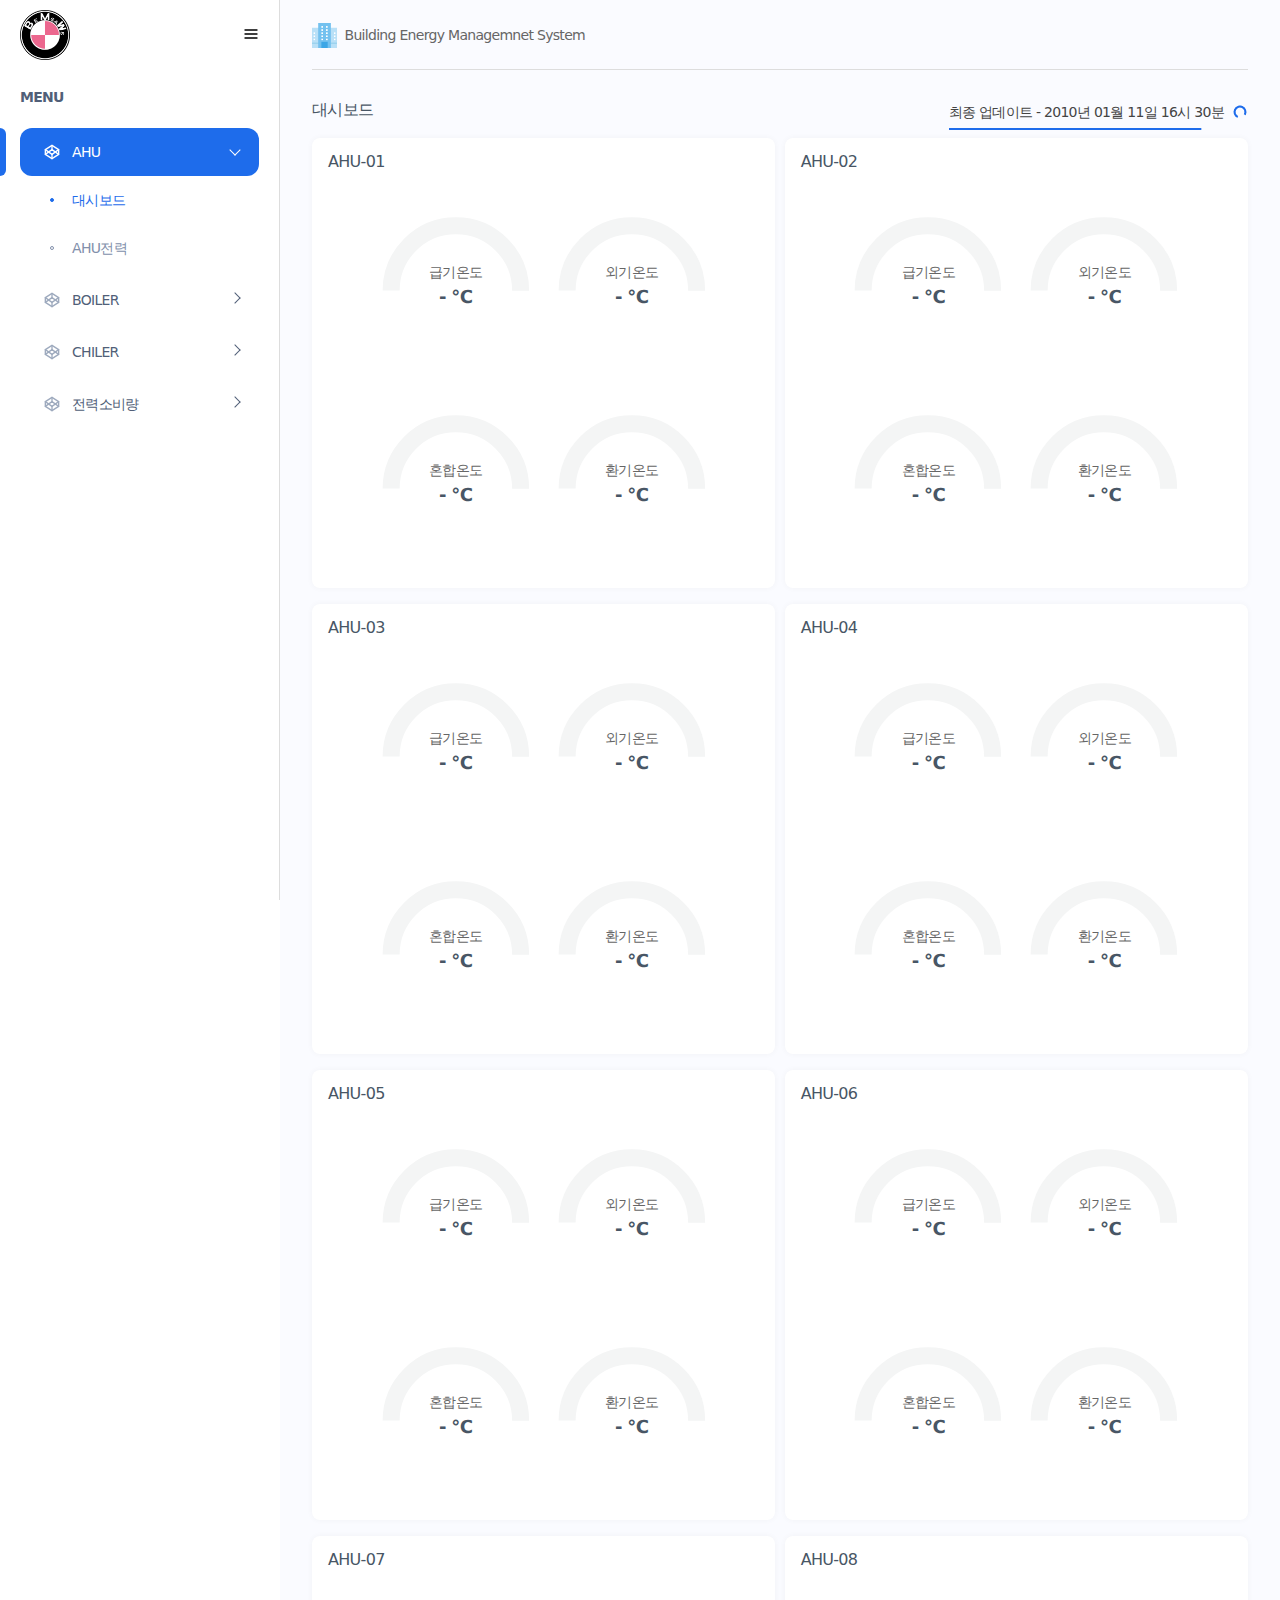
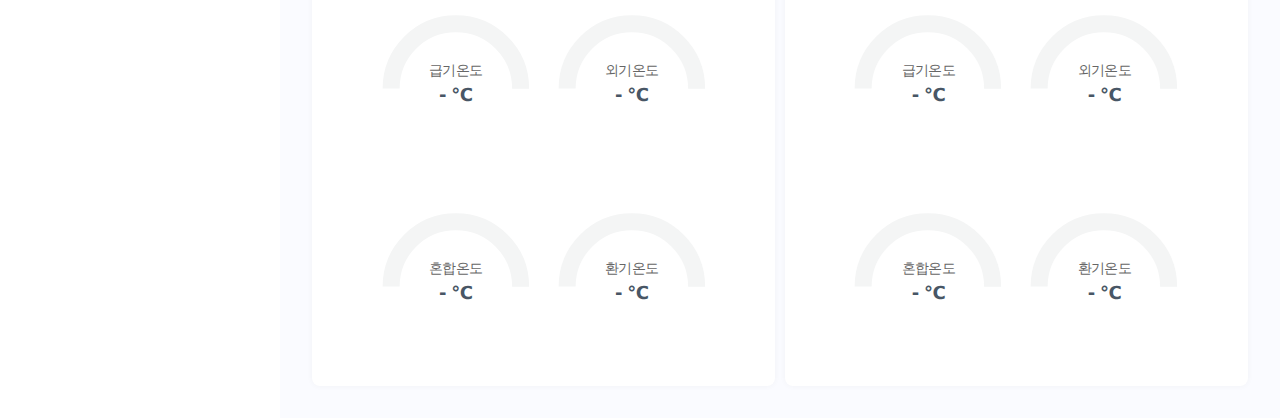
==== commit 65890e9a: "merge sunghyun gang" ====
--- a/ahu/dashboard.html
+++ b/ahu/dashboard.html
@@ -89,542 +89,408 @@
 					</div>
 					<div class="dashboard-container">
 
-						<div class="dashboard-box_ahu ahu-01">
-							<h6>AHU-01</h6>
-
-							<div class="svg_box_ahu">
-                
-                <div class="svg_set_box">
-                  <svg version="1.1" xmlns="http://www.w3.org/2000/svg" xmlns:xlink="http://www.w3.org/1999/xlink" x="0px" y="0px"
-                  viewBox="0 0 600 600" style="width: 176px; height: 176px;" xml:space="preserve">
-                    <g>
-                      <circle class="svg_bg" cx="300.4" cy="257.4" r="220.7"/>
-                      <circle class="svg_set" cx="300.4" cy="257.4" r="220.7" stroke-dasharray="0, 1400" />
-                    </g>
-                  </svg>
-                  <span class="temp_title">급기온도</span>
-                  <span class="temp_value">- ℃</span>
-                </div>
-
-                <div class="svg_sup_box">
-                  <svg version="1.1" xmlns="http://www.w3.org/2000/svg" xmlns:xlink="http://www.w3.org/1999/xlink" x="0px" y="0px"
-                  viewBox="0 0 600 600" style="width: 176px; height: 176px;" xml:space="preserve">
-                    <g>
-                      <circle class="svg_bg" cx="300.4" cy="257.4" r="220.7"/>
-                      <circle class="svg_sup" cx="300.4" cy="257.4" r="220.7" stroke-dasharray="0, 1400" />
-                    </g>
-                  </svg>
-                  <span class="temp_title">외기온도</span>
-                  <span class="temp_value">- ℃</span>
-                </div>
-
-                <div class="svg_sup_box">
-                  <svg version="1.1" xmlns="http://www.w3.org/2000/svg" xmlns:xlink="http://www.w3.org/1999/xlink" x="0px" y="0px"
-                  viewBox="0 0 600 600" style="width: 176px; height: 176px;" xml:space="preserve">
-                    <g>
-                      <circle class="svg_bg" cx="300.4" cy="257.4" r="220.7"/>
-                      <circle class="svg_sup" cx="300.4" cy="257.4" r="220.7" stroke-dasharray="0, 1400" />
-                    </g>
-                  </svg>
-                  <span class="temp_title">혼합온도</span>
-                  <span class="temp_value">- ℃</span>
-                </div>
-
-                <div class="svg_sup_box">
-                  <svg version="1.1" xmlns="http://www.w3.org/2000/svg" xmlns:xlink="http://www.w3.org/1999/xlink" x="0px" y="0px"
-                  viewBox="0 0 600 600" style="width: 176px; height: 176px;" xml:space="preserve">
-                    <g>
-                      <circle class="svg_bg" cx="300.4" cy="257.4" r="220.7"/>
-                      <circle class="svg_sup" cx="300.4" cy="257.4" r="220.7" stroke-dasharray="0, 1400" />
-                    </g>
-                  </svg>
-                  <span class="temp_title">환기온도</span>
-                  <span class="temp_value">- ℃</span>
-                </div>
-
-              </div>
-						</div>
-
-
-
-						<div class="dashboard-box_ahu ahu-02">
-							<h6>AHU-02</h6>
-
-							<div class="svg_box_ahu">
-                
-                <div class="svg_set_box">
-                  <svg version="1.1" xmlns="http://www.w3.org/2000/svg" xmlns:xlink="http://www.w3.org/1999/xlink" x="0px" y="0px"
-                  viewBox="0 0 600 600" style="width: 176px; height: 176px;" xml:space="preserve">
-                    <g>
-                      <circle class="svg_bg" cx="300.4" cy="257.4" r="220.7"/>
-                      <circle class="svg_set" cx="300.4" cy="257.4" r="220.7" stroke-dasharray="0, 1400" />
-                    </g>
-                  </svg>
-                  <span class="temp_title">급기온도</span>
-                  <span class="temp_value">- ℃</span>
-                </div>
-
-                <div class="svg_sup_box">
-                  <svg version="1.1" xmlns="http://www.w3.org/2000/svg" xmlns:xlink="http://www.w3.org/1999/xlink" x="0px" y="0px"
-                  viewBox="0 0 600 600" style="width: 176px; height: 176px;" xml:space="preserve">
-                    <g>
-                      <circle class="svg_bg" cx="300.4" cy="257.4" r="220.7"/>
-                      <circle class="svg_sup" cx="300.4" cy="257.4" r="220.7" stroke-dasharray="0, 1400" />
-                    </g>
-                  </svg>
-                  <span class="temp_title">외기온도</span>
-                  <span class="temp_value">- ℃</span>
-                </div>
-
-                <div class="svg_sup_box">
-                  <svg version="1.1" xmlns="http://www.w3.org/2000/svg" xmlns:xlink="http://www.w3.org/1999/xlink" x="0px" y="0px"
-                  viewBox="0 0 600 600" style="width: 176px; height: 176px;" xml:space="preserve">
-                    <g>
-                      <circle class="svg_bg" cx="300.4" cy="257.4" r="220.7"/>
-                      <circle class="svg_sup" cx="300.4" cy="257.4" r="220.7" stroke-dasharray="0, 1400" />
-                    </g>
-                  </svg>
-                  <span class="temp_title">혼합온도</span>
-                  <span class="temp_value">- ℃</span>
-                </div>
-
-                <div class="svg_sup_box">
-                  <svg version="1.1" xmlns="http://www.w3.org/2000/svg" xmlns:xlink="http://www.w3.org/1999/xlink" x="0px" y="0px"
-                  viewBox="0 0 600 600" style="width: 176px; height: 176px;" xml:space="preserve">
-                    <g>
-                      <circle class="svg_bg" cx="300.4" cy="257.4" r="220.7"/>
-                      <circle class="svg_sup" cx="300.4" cy="257.4" r="220.7" stroke-dasharray="0, 1400" />
-                    </g>
-                  </svg>
-                  <span class="temp_title">환기온도</span>
-                  <span class="temp_value">- ℃</span>
-                </div>
-
-              </div>
-
-						</div>
-
-						<div class="dashboard-box_ahu ahu-03">
-							<h6>AHU-03</h6>
-
-							<div class="svg_box_ahu">
-                
-                <div class="svg_set_box">
-                  <svg version="1.1" xmlns="http://www.w3.org/2000/svg" xmlns:xlink="http://www.w3.org/1999/xlink" x="0px" y="0px"
-                  viewBox="0 0 600 600" style="width: 176px; height: 176px;" xml:space="preserve">
-                    <g>
-                      <circle class="svg_bg" cx="300.4" cy="257.4" r="220.7"/>
-                      <circle class="svg_set" cx="300.4" cy="257.4" r="220.7" stroke-dasharray="0, 1400" />
-                    </g>
-                  </svg>
-                  <span class="temp_title">급기온도</span>
-                  <span class="temp_value">- ℃</span>
-                </div>
-
-                <div class="svg_sup_box">
-                  <svg version="1.1" xmlns="http://www.w3.org/2000/svg" xmlns:xlink="http://www.w3.org/1999/xlink" x="0px" y="0px"
-                  viewBox="0 0 600 600" style="width: 176px; height: 176px;" xml:space="preserve">
-                    <g>
-                      <circle class="svg_bg" cx="300.4" cy="257.4" r="220.7"/>
-                      <circle class="svg_sup" cx="300.4" cy="257.4" r="220.7" stroke-dasharray="0, 1400" />
-                    </g>
-                  </svg>
-                  <span class="temp_title">외기온도</span>
-                  <span class="temp_value">- ℃</span>
-                </div>
-
-                <div class="svg_sup_box">
-                  <svg version="1.1" xmlns="http://www.w3.org/2000/svg" xmlns:xlink="http://www.w3.org/1999/xlink" x="0px" y="0px"
-                  viewBox="0 0 600 600" style="width: 176px; height: 176px;" xml:space="preserve">
-                    <g>
-                      <circle class="svg_bg" cx="300.4" cy="257.4" r="220.7"/>
-                      <circle class="svg_sup" cx="300.4" cy="257.4" r="220.7" stroke-dasharray="0, 1400" />
-                    </g>
-                  </svg>
-                  <span class="temp_title">혼합온도</span>
-                  <span class="temp_value">- ℃</span>
-                </div>
-
-                <div class="svg_sup_box">
-                  <svg version="1.1" xmlns="http://www.w3.org/2000/svg" xmlns:xlink="http://www.w3.org/1999/xlink" x="0px" y="0px"
-                  viewBox="0 0 600 600" style="width: 176px; height: 176px;" xml:space="preserve">
-                    <g>
-                      <circle class="svg_bg" cx="300.4" cy="257.4" r="220.7"/>
-                      <circle class="svg_sup" cx="300.4" cy="257.4" r="220.7" stroke-dasharray="0, 1400" />
-                    </g>
-                  </svg>
-                  <span class="temp_title">환기온도</span>
-                  <span class="temp_value">- ℃</span>
-                </div>
-
-              </div>
-
-						</div>
-
-						<div class="dashboard-box_ahu ahu-04">
-							<h6>AHU-04</h6>
-
-							<div class="svg_box_ahu">
-                
-                <div class="svg_set_box">
-                  <svg version="1.1" xmlns="http://www.w3.org/2000/svg" xmlns:xlink="http://www.w3.org/1999/xlink" x="0px" y="0px"
-                  viewBox="0 0 600 600" style="width: 176px; height: 176px;" xml:space="preserve">
-                    <g>
-                      <circle class="svg_bg" cx="300.4" cy="257.4" r="220.7"/>
-                      <circle class="svg_set" cx="300.4" cy="257.4" r="220.7" stroke-dasharray="0, 1400" />
-                    </g>
-                  </svg>
-                  <span class="temp_title">급기온도</span>
-                  <span class="temp_value">- ℃</span>
-                </div>
-
-                <div class="svg_sup_box">
-                  <svg version="1.1" xmlns="http://www.w3.org/2000/svg" xmlns:xlink="http://www.w3.org/1999/xlink" x="0px" y="0px"
-                  viewBox="0 0 600 600" style="width: 176px; height: 176px;" xml:space="preserve">
-                    <g>
-                      <circle class="svg_bg" cx="300.4" cy="257.4" r="220.7"/>
-                      <circle class="svg_sup" cx="300.4" cy="257.4" r="220.7" stroke-dasharray="0, 1400" />
-                    </g>
-                  </svg>
-                  <span class="temp_title">외기온도</span>
-                  <span class="temp_value">- ℃</span>
-                </div>
-
-                <div class="svg_sup_box">
-                  <svg version="1.1" xmlns="http://www.w3.org/2000/svg" xmlns:xlink="http://www.w3.org/1999/xlink" x="0px" y="0px"
-                  viewBox="0 0 600 600" style="width: 176px; height: 176px;" xml:space="preserve">
-                    <g>
-                      <circle class="svg_bg" cx="300.4" cy="257.4" r="220.7"/>
-                      <circle class="svg_sup" cx="300.4" cy="257.4" r="220.7" stroke-dasharray="0, 1400" />
-                    </g>
-                  </svg>
-                  <span class="temp_title">혼합온도</span>
-                  <span class="temp_value">- ℃</span>
-                </div>
-
-                <div class="svg_sup_box">
-                  <svg version="1.1" xmlns="http://www.w3.org/2000/svg" xmlns:xlink="http://www.w3.org/1999/xlink" x="0px" y="0px"
-                  viewBox="0 0 600 600" style="width: 176px; height: 176px;" xml:space="preserve">
-                    <g>
-                      <circle class="svg_bg" cx="300.4" cy="257.4" r="220.7"/>
-                      <circle class="svg_sup" cx="300.4" cy="257.4" r="220.7" stroke-dasharray="0, 1400" />
-                    </g>
-                  </svg>
-                  <span class="temp_title">환기온도</span>
-                  <span class="temp_value">- ℃</span>
-                </div>
-
-              </div>
-
-						</div>
-						<!-- <div class="dashboard-box ahu-04b">
-							<h6>AHU-04b</h6>
-							<div class="svg_box">
-                <div class="svg_set_box">
-                  <svg version="1.1" xmlns="http://www.w3.org/2000/svg" xmlns:xlink="http://www.w3.org/1999/xlink" x="0px" y="0px"
-                  viewBox="0 0 600 600" style="width: 176px; height: 176px;" xml:space="preserve">
-                    <g>
-                      <circle class="svg_bg" cx="300.4" cy="257.4" r="220.7"/>
-                      <circle class="svg_set" cx="300.4" cy="257.4" r="220.7" stroke-dasharray="0, 1400" />
-                    </g>
-                  </svg>
-                  <span class="temp_title">설정온도</span>
-                  <span class="temp_value">- ℃</span>
-                </div>
-                <div class="svg_sup_box">
-                  <svg version="1.1" xmlns="http://www.w3.org/2000/svg" xmlns:xlink="http://www.w3.org/1999/xlink" x="0px" y="0px"
-                  viewBox="0 0 600 600" style="width: 176px; height: 176px;" xml:space="preserve">
-                    <g>
-                      <circle class="svg_bg" cx="300.4" cy="257.4" r="220.7"/>
-                      <circle class="svg_sup" cx="300.4" cy="257.4" r="220.7" stroke-dasharray="0, 1400" />
-                    </g>
-                  </svg>
-                  <span class="temp_title">급기온도</span>
-                  <span class="temp_value">- ℃</span>
-                </div>
-              </div>
-						</div> -->
-
-						<div class="dashboard-box_ahu ahu-05">
-							<h6>AHU-05</h6>
-							<div class="svg_box_ahu">
-                
-                <div class="svg_set_box">
-                  <svg version="1.1" xmlns="http://www.w3.org/2000/svg" xmlns:xlink="http://www.w3.org/1999/xlink" x="0px" y="0px"
-                  viewBox="0 0 600 600" style="width: 176px; height: 176px;" xml:space="preserve">
-                    <g>
-                      <circle class="svg_bg" cx="300.4" cy="257.4" r="220.7"/>
-                      <circle class="svg_set" cx="300.4" cy="257.4" r="220.7" stroke-dasharray="0, 1400" />
-                    </g>
-                  </svg>
-                  <span class="temp_title">급기온도</span>
-                  <span class="temp_value">- ℃</span>
-                </div>
-
-                <div class="svg_sup_box">
-                  <svg version="1.1" xmlns="http://www.w3.org/2000/svg" xmlns:xlink="http://www.w3.org/1999/xlink" x="0px" y="0px"
-                  viewBox="0 0 600 600" style="width: 176px; height: 176px;" xml:space="preserve">
-                    <g>
-                      <circle class="svg_bg" cx="300.4" cy="257.4" r="220.7"/>
-                      <circle class="svg_sup" cx="300.4" cy="257.4" r="220.7" stroke-dasharray="0, 1400" />
-                    </g>
-                  </svg>
-                  <span class="temp_title">외기온도</span>
-                  <span class="temp_value">- ℃</span>
-                </div>
-
-                <div class="svg_sup_box">
-                  <svg version="1.1" xmlns="http://www.w3.org/2000/svg" xmlns:xlink="http://www.w3.org/1999/xlink" x="0px" y="0px"
-                  viewBox="0 0 600 600" style="width: 176px; height: 176px;" xml:space="preserve">
-                    <g>
-                      <circle class="svg_bg" cx="300.4" cy="257.4" r="220.7"/>
-                      <circle class="svg_sup" cx="300.4" cy="257.4" r="220.7" stroke-dasharray="0, 1400" />
-                    </g>
-                  </svg>
-                  <span class="temp_title">혼합온도</span>
-                  <span class="temp_value">- ℃</span>
-                </div>
-
-                <div class="svg_sup_box">
-                  <svg version="1.1" xmlns="http://www.w3.org/2000/svg" xmlns:xlink="http://www.w3.org/1999/xlink" x="0px" y="0px"
-                  viewBox="0 0 600 600" style="width: 176px; height: 176px;" xml:space="preserve">
-                    <g>
-                      <circle class="svg_bg" cx="300.4" cy="257.4" r="220.7"/>
-                      <circle class="svg_sup" cx="300.4" cy="257.4" r="220.7" stroke-dasharray="0, 1400" />
-                    </g>
-                  </svg>
-                  <span class="temp_title">환기온도</span>
-                  <span class="temp_value">- ℃</span>
-                </div>
-
-              </div>
-						</div>
-						<div class="dashboard-box_ahu ahu-06">
-							<h6>AHU-06</h6>
-							<div class="svg_box_ahu">
-                
-                <div class="svg_set_box">
-                  <svg version="1.1" xmlns="http://www.w3.org/2000/svg" xmlns:xlink="http://www.w3.org/1999/xlink" x="0px" y="0px"
-                  viewBox="0 0 600 600" style="width: 176px; height: 176px;" xml:space="preserve">
-                    <g>
-                      <circle class="svg_bg" cx="300.4" cy="257.4" r="220.7"/>
-                      <circle class="svg_set" cx="300.4" cy="257.4" r="220.7" stroke-dasharray="0, 1400" />
-                    </g>
-                  </svg>
-                  <span class="temp_title">급기온도</span>
-                  <span class="temp_value">- ℃</span>
-                </div>
-
-                <div class="svg_sup_box">
-                  <svg version="1.1" xmlns="http://www.w3.org/2000/svg" xmlns:xlink="http://www.w3.org/1999/xlink" x="0px" y="0px"
-                  viewBox="0 0 600 600" style="width: 176px; height: 176px;" xml:space="preserve">
-                    <g>
-                      <circle class="svg_bg" cx="300.4" cy="257.4" r="220.7"/>
-                      <circle class="svg_sup" cx="300.4" cy="257.4" r="220.7" stroke-dasharray="0, 1400" />
-                    </g>
-                  </svg>
-                  <span class="temp_title">외기온도</span>
-                  <span class="temp_value">- ℃</span>
-                </div>
-
-                <div class="svg_sup_box">
-                  <svg version="1.1" xmlns="http://www.w3.org/2000/svg" xmlns:xlink="http://www.w3.org/1999/xlink" x="0px" y="0px"
-                  viewBox="0 0 600 600" style="width: 176px; height: 176px;" xml:space="preserve">
-                    <g>
-                      <circle class="svg_bg" cx="300.4" cy="257.4" r="220.7"/>
-                      <circle class="svg_sup" cx="300.4" cy="257.4" r="220.7" stroke-dasharray="0, 1400" />
-                    </g>
-                  </svg>
-                  <span class="temp_title">혼합온도</span>
-                  <span class="temp_value">- ℃</span>
-                </div>
-
-                <div class="svg_sup_box">
-                  <svg version="1.1" xmlns="http://www.w3.org/2000/svg" xmlns:xlink="http://www.w3.org/1999/xlink" x="0px" y="0px"
-                  viewBox="0 0 600 600" style="width: 176px; height: 176px;" xml:space="preserve">
-                    <g>
-                      <circle class="svg_bg" cx="300.4" cy="257.4" r="220.7"/>
-                      <circle class="svg_sup" cx="300.4" cy="257.4" r="220.7" stroke-dasharray="0, 1400" />
-                    </g>
-                  </svg>
-                  <span class="temp_title">환기온도</span>
-                  <span class="temp_value">- ℃</span>
-                </div>
-
-              </div>
-						</div>
-						<div class="dashboard-box_ahu ahu-07">
-							<h6>AHU-07</h6>
-							<div class="svg_box_ahu">
-                
-                <div class="svg_set_box">
-                  <svg version="1.1" xmlns="http://www.w3.org/2000/svg" xmlns:xlink="http://www.w3.org/1999/xlink" x="0px" y="0px"
-                  viewBox="0 0 600 600" style="width: 176px; height: 176px;" xml:space="preserve">
-                    <g>
-                      <circle class="svg_bg" cx="300.4" cy="257.4" r="220.7"/>
-                      <circle class="svg_set" cx="300.4" cy="257.4" r="220.7" stroke-dasharray="0, 1400" />
-                    </g>
-                  </svg>
-                  <span class="temp_title">급기온도</span>
-                  <span class="temp_value">- ℃</span>
-                </div>
-
-                <div class="svg_sup_box">
-                  <svg version="1.1" xmlns="http://www.w3.org/2000/svg" xmlns:xlink="http://www.w3.org/1999/xlink" x="0px" y="0px"
-                  viewBox="0 0 600 600" style="width: 176px; height: 176px;" xml:space="preserve">
-                    <g>
-                      <circle class="svg_bg" cx="300.4" cy="257.4" r="220.7"/>
-                      <circle class="svg_sup" cx="300.4" cy="257.4" r="220.7" stroke-dasharray="0, 1400" />
-                    </g>
-                  </svg>
-                  <span class="temp_title">외기온도</span>
-                  <span class="temp_value">- ℃</span>
-                </div>
-
-                <div class="svg_sup_box">
-                  <svg version="1.1" xmlns="http://www.w3.org/2000/svg" xmlns:xlink="http://www.w3.org/1999/xlink" x="0px" y="0px"
-                  viewBox="0 0 600 600" style="width: 176px; height: 176px;" xml:space="preserve">
-                    <g>
-                      <circle class="svg_bg" cx="300.4" cy="257.4" r="220.7"/>
-                      <circle class="svg_sup" cx="300.4" cy="257.4" r="220.7" stroke-dasharray="0, 1400" />
-                    </g>
-                  </svg>
-                  <span class="temp_title">혼합온도</span>
-                  <span class="temp_value">- ℃</span>
-                </div>
-
-                <div class="svg_sup_box">
-                  <svg version="1.1" xmlns="http://www.w3.org/2000/svg" xmlns:xlink="http://www.w3.org/1999/xlink" x="0px" y="0px"
-                  viewBox="0 0 600 600" style="width: 176px; height: 176px;" xml:space="preserve">
-                    <g>
-                      <circle class="svg_bg" cx="300.4" cy="257.4" r="220.7"/>
-                      <circle class="svg_sup" cx="300.4" cy="257.4" r="220.7" stroke-dasharray="0, 1400" />
-                    </g>
-                  </svg>
-                  <span class="temp_title">환기온도</span>
-                  <span class="temp_value">- ℃</span>
-                </div>
-
-              </div>
-						</div>
-						<div class="dashboard-box_ahu ahu-08">
-							<h6>AHU-08</h6>
-							<div class="svg_box_ahu">
-                
-                <div class="svg_set_box">
-                  <svg version="1.1" xmlns="http://www.w3.org/2000/svg" xmlns:xlink="http://www.w3.org/1999/xlink" x="0px" y="0px"
-                  viewBox="0 0 600 600" style="width: 176px; height: 176px;" xml:space="preserve">
-                    <g>
-                      <circle class="svg_bg" cx="300.4" cy="257.4" r="220.7"/>
-                      <circle class="svg_set" cx="300.4" cy="257.4" r="220.7" stroke-dasharray="0, 1400" />
-                    </g>
-                  </svg>
-                  <span class="temp_title">급기온도</span>
-                  <span class="temp_value">- ℃</span>
-                </div>
-
-                <div class="svg_sup_box">
-                  <svg version="1.1" xmlns="http://www.w3.org/2000/svg" xmlns:xlink="http://www.w3.org/1999/xlink" x="0px" y="0px"
-                  viewBox="0 0 600 600" style="width: 176px; height: 176px;" xml:space="preserve">
-                    <g>
-                      <circle class="svg_bg" cx="300.4" cy="257.4" r="220.7"/>
-                      <circle class="svg_sup" cx="300.4" cy="257.4" r="220.7" stroke-dasharray="0, 1400" />
-                    </g>
-                  </svg>
-                  <span class="temp_title">외기온도</span>
-                  <span class="temp_value">- ℃</span>
-                </div>
-
-                <div class="svg_sup_box">
-                  <svg version="1.1" xmlns="http://www.w3.org/2000/svg" xmlns:xlink="http://www.w3.org/1999/xlink" x="0px" y="0px"
-                  viewBox="0 0 600 600" style="width: 176px; height: 176px;" xml:space="preserve">
-                    <g>
-                      <circle class="svg_bg" cx="300.4" cy="257.4" r="220.7"/>
-                      <circle class="svg_sup" cx="300.4" cy="257.4" r="220.7" stroke-dasharray="0, 1400" />
-                    </g>
-                  </svg>
-                  <span class="temp_title">혼합온도</span>
-                  <span class="temp_value">- ℃</span>
-                </div>
-
-                <div class="svg_sup_box">
-                  <svg version="1.1" xmlns="http://www.w3.org/2000/svg" xmlns:xlink="http://www.w3.org/1999/xlink" x="0px" y="0px"
-                  viewBox="0 0 600 600" style="width: 176px; height: 176px;" xml:space="preserve">
-                    <g>
-                      <circle class="svg_bg" cx="300.4" cy="257.4" r="220.7"/>
-                      <circle class="svg_sup" cx="300.4" cy="257.4" r="220.7" stroke-dasharray="0, 1400" />
-                    </g>
-                  </svg>
-                  <span class="temp_title">환기온도</span>
-                  <span class="temp_value">- ℃</span>
-                </div>
-
-              </div>
-						</div>
-
-
-
-
-            
-
-						<!-- <div class="dashboard-box ahu-09">
-							<h6>AHU-09</h6>
-							<div class="svg_box">
-                <div class="svg_set_box">
-                  <svg version="1.1" xmlns="http://www.w3.org/2000/svg" xmlns:xlink="http://www.w3.org/1999/xlink" x="0px" y="0px"
-                  viewBox="0 0 600 600" style="width: 176px; height: 176px;" xml:space="preserve">
-                    <g>
-                      <circle class="svg_bg" cx="300.4" cy="257.4" r="220.7"/>
-                      <circle class="svg_set" cx="300.4" cy="257.4" r="220.7" stroke-dasharray="0, 1400" />
-                    </g>
-                  </svg>
-                  <span class="temp_title">설정온도</span>
-                  <span class="temp_value">- ℃</span>
-                </div>
-                <div class="svg_sup_box">
-                  <svg version="1.1" xmlns="http://www.w3.org/2000/svg" xmlns:xlink="http://www.w3.org/1999/xlink" x="0px" y="0px"
-                  viewBox="0 0 600 600" style="width: 176px; height: 176px;" xml:space="preserve">
-                    <g>
-                      <circle class="svg_bg" cx="300.4" cy="257.4" r="220.7"/>
-                      <circle class="svg_sup" cx="300.4" cy="257.4" r="220.7" stroke-dasharray="0, 1400" />
-                    </g>
-                  </svg>
-                  <span class="temp_title">급기온도</span>
-                  <span class="temp_value">- ℃</span>
-                </div>
-              </div>
-						</div>
-						<div class="dashboard-box ahu-10">
-							<h6>AHU-10</h6>
-							<div class="svg_box">
-                <div class="svg_set_box">
-                  <svg version="1.1" xmlns="http://www.w3.org/2000/svg" xmlns:xlink="http://www.w3.org/1999/xlink" x="0px" y="0px"
-                  viewBox="0 0 600 600" style="width: 176px; height: 176px;" xml:space="preserve">
-                    <g>
-                      <circle class="svg_bg" cx="300.4" cy="257.4" r="220.7"/>
-                      <circle class="svg_set" cx="300.4" cy="257.4" r="220.7" stroke-dasharray="0, 1400" />
-                    </g>
-                  </svg>
-                  <span class="temp_title">설정온도</span>
-                  <span class="temp_value">- ℃</span>
-                </div>
-                <div class="svg_sup_box">
-                  <svg version="1.1" xmlns="http://www.w3.org/2000/svg" xmlns:xlink="http://www.w3.org/1999/xlink" x="0px" y="0px"
-                  viewBox="0 0 600 600" style="width: 176px; height: 176px;" xml:space="preserve">
-                    <g>
-                      <circle class="svg_bg" cx="300.4" cy="257.4" r="220.7"/>
-                      <circle class="svg_sup" cx="300.4" cy="257.4" r="220.7" stroke-dasharray="0, 1400" />
-                    </g>
-                  </svg>
-                  <span class="temp_title">급기온도</span>
-                  <span class="temp_value">- ℃</span>
-                </div>
-              </div>
-						</div> -->
-
-
-
-
+						<div class="dashboard-box ahu-01">
+              <h6>AHU-01</h6>
+              <div class="svg_box">
+         <div class="svg_sat_box">
+           <svg version="1.1" xmlns="http://www.w3.org/2000/svg" xmlns:xlink="http://www.w3.org/1999/xlink" x="0px" y="0px"
+           viewBox="0 0 600 600" style="width: 176px; height: 176px;" xml:space="preserve">
+             <g>
+               <circle class="svg_bg" cx="300.4" cy="257.4" r="220.7"/>
+               <circle class="svg_sat" cx="300.4" cy="257.4" r="220.7" stroke-dasharray="0, 1400" />
+             </g>
+           </svg>
+           <span class="temp_title">급기온도</span>
+           <span class="temp_value">- ℃</span>
+         </div>
+         <div class="svg_oat_box">
+           <svg version="1.1" xmlns="http://www.w3.org/2000/svg" xmlns:xlink="http://www.w3.org/1999/xlink" x="0px" y="0px"
+           viewBox="0 0 600 600" style="width: 176px; height: 176px;" xml:space="preserve">
+             <g>
+               <circle class="svg_bg" cx="300.4" cy="257.4" r="220.7"/>
+               <circle class="svg_oat" cx="300.4" cy="257.4" r="220.7" stroke-dasharray="0, 1400" />
+             </g>
+           </svg>
+           <span class="temp_title">외기온도</span>
+           <span class="temp_value">- ℃</span>
+         </div>
+       </div>
+              <div class="svg_box">
+         <div class="svg_mat_box">
+           <svg version="1.1" xmlns="http://www.w3.org/2000/svg" xmlns:xlink="http://www.w3.org/1999/xlink" x="0px" y="0px"
+           viewBox="0 0 600 600" style="width: 176px; height: 176px;" xml:space="preserve">
+             <g>
+               <circle class="svg_bg" cx="300.4" cy="257.4" r="220.7"/>
+               <circle class="svg_mat" cx="300.4" cy="257.4" r="220.7" stroke-dasharray="0, 1400" />
+             </g>
+           </svg>
+           <span class="temp_title">혼합온도</span>
+           <span class="temp_value">- ℃</span>
+         </div>
+         <div class="svg_rat_box">
+           <svg version="1.1" xmlns="http://www.w3.org/2000/svg" xmlns:xlink="http://www.w3.org/1999/xlink" x="0px" y="0px"
+           viewBox="0 0 600 600" style="width: 176px; height: 176px;" xml:space="preserve">
+             <g>
+               <circle class="svg_bg" cx="300.4" cy="257.4" r="220.7"/>
+               <circle class="svg_rat" cx="300.4" cy="257.4" r="220.7" stroke-dasharray="0, 1400" />
+             </g>
+           </svg>
+           <span class="temp_title">환기온도</span>
+           <span class="temp_value">- ℃</span>
+         </div>
+       </div>
+           </div>
+           <div class="dashboard-box ahu-02">
+              <h6>AHU-02</h6>
+              <div class="svg_box">
+         <div class="svg_sat_box">
+           <svg version="1.1" xmlns="http://www.w3.org/2000/svg" xmlns:xlink="http://www.w3.org/1999/xlink" x="0px" y="0px"
+           viewBox="0 0 600 600" style="width: 176px; height: 176px;" xml:space="preserve">
+             <g>
+               <circle class="svg_bg" cx="300.4" cy="257.4" r="220.7"/>
+               <circle class="svg_sat" cx="300.4" cy="257.4" r="220.7" stroke-dasharray="0, 1400" />
+             </g>
+           </svg>
+           <span class="temp_title">급기온도</span>
+           <span class="temp_value">- ℃</span>
+         </div>
+         <div class="svg_oat_box">
+           <svg version="1.1" xmlns="http://www.w3.org/2000/svg" xmlns:xlink="http://www.w3.org/1999/xlink" x="0px" y="0px"
+           viewBox="0 0 600 600" style="width: 176px; height: 176px;" xml:space="preserve">
+             <g>
+               <circle class="svg_bg" cx="300.4" cy="257.4" r="220.7"/>
+               <circle class="svg_oat" cx="300.4" cy="257.4" r="220.7" stroke-dasharray="0, 1400" />
+             </g>
+           </svg>
+           <span class="temp_title">외기온도</span>
+           <span class="temp_value">- ℃</span>
+         </div>
+       </div>
+              <div class="svg_box">
+         <div class="svg_mat_box">
+           <svg version="1.1" xmlns="http://www.w3.org/2000/svg" xmlns:xlink="http://www.w3.org/1999/xlink" x="0px" y="0px"
+           viewBox="0 0 600 600" style="width: 176px; height: 176px;" xml:space="preserve">
+             <g>
+               <circle class="svg_bg" cx="300.4" cy="257.4" r="220.7"/>
+               <circle class="svg_mat" cx="300.4" cy="257.4" r="220.7" stroke-dasharray="0, 1400" />
+             </g>
+           </svg>
+           <span class="temp_title">혼합온도</span>
+           <span class="temp_value">- ℃</span>
+         </div>
+         <div class="svg_rat_box">
+           <svg version="1.1" xmlns="http://www.w3.org/2000/svg" xmlns:xlink="http://www.w3.org/1999/xlink" x="0px" y="0px"
+           viewBox="0 0 600 600" style="width: 176px; height: 176px;" xml:space="preserve">
+             <g>
+               <circle class="svg_bg" cx="300.4" cy="257.4" r="220.7"/>
+               <circle class="svg_rat" cx="300.4" cy="257.4" r="220.7" stroke-dasharray="0, 1400" />
+             </g>
+           </svg>
+           <span class="temp_title">환기온도</span>
+           <span class="temp_value">- ℃</span>
+         </div>
+       </div>
+           </div><div class="dashboard-box ahu-03">
+              <h6>AHU-03</h6>
+              <div class="svg_box">
+         <div class="svg_sat_box">
+           <svg version="1.1" xmlns="http://www.w3.org/2000/svg" xmlns:xlink="http://www.w3.org/1999/xlink" x="0px" y="0px"
+           viewBox="0 0 600 600" style="width: 176px; height: 176px;" xml:space="preserve">
+             <g>
+               <circle class="svg_bg" cx="300.4" cy="257.4" r="220.7"/>
+               <circle class="svg_sat" cx="300.4" cy="257.4" r="220.7" stroke-dasharray="0, 1400" />
+             </g>
+           </svg>
+           <span class="temp_title">급기온도</span>
+           <span class="temp_value">- ℃</span>
+         </div>
+         <div class="svg_oat_box">
+           <svg version="1.1" xmlns="http://www.w3.org/2000/svg" xmlns:xlink="http://www.w3.org/1999/xlink" x="0px" y="0px"
+           viewBox="0 0 600 600" style="width: 176px; height: 176px;" xml:space="preserve">
+             <g>
+               <circle class="svg_bg" cx="300.4" cy="257.4" r="220.7"/>
+               <circle class="svg_oat" cx="300.4" cy="257.4" r="220.7" stroke-dasharray="0, 1400" />
+             </g>
+           </svg>
+           <span class="temp_title">외기온도</span>
+           <span class="temp_value">- ℃</span>
+         </div>
+       </div>
+              <div class="svg_box">
+         <div class="svg_mat_box">
+           <svg version="1.1" xmlns="http://www.w3.org/2000/svg" xmlns:xlink="http://www.w3.org/1999/xlink" x="0px" y="0px"
+           viewBox="0 0 600 600" style="width: 176px; height: 176px;" xml:space="preserve">
+             <g>
+               <circle class="svg_bg" cx="300.4" cy="257.4" r="220.7"/>
+               <circle class="svg_mat" cx="300.4" cy="257.4" r="220.7" stroke-dasharray="0, 1400" />
+             </g>
+           </svg>
+           <span class="temp_title">혼합온도</span>
+           <span class="temp_value">- ℃</span>
+         </div>
+         <div class="svg_rat_box">
+           <svg version="1.1" xmlns="http://www.w3.org/2000/svg" xmlns:xlink="http://www.w3.org/1999/xlink" x="0px" y="0px"
+           viewBox="0 0 600 600" style="width: 176px; height: 176px;" xml:space="preserve">
+             <g>
+               <circle class="svg_bg" cx="300.4" cy="257.4" r="220.7"/>
+               <circle class="svg_rat" cx="300.4" cy="257.4" r="220.7" stroke-dasharray="0, 1400" />
+             </g>
+           </svg>
+           <span class="temp_title">환기온도</span>
+           <span class="temp_value">- ℃</span>
+         </div>
+       </div>
+           </div><div class="dashboard-box ahu-04">
+              <h6>AHU-04</h6>
+              <div class="svg_box">
+         <div class="svg_sat_box">
+           <svg version="1.1" xmlns="http://www.w3.org/2000/svg" xmlns:xlink="http://www.w3.org/1999/xlink" x="0px" y="0px"
+           viewBox="0 0 600 600" style="width: 176px; height: 176px;" xml:space="preserve">
+             <g>
+               <circle class="svg_bg" cx="300.4" cy="257.4" r="220.7"/>
+               <circle class="svg_sat" cx="300.4" cy="257.4" r="220.7" stroke-dasharray="0, 1400" />
+             </g>
+           </svg>
+           <span class="temp_title">급기온도</span>
+           <span class="temp_value">- ℃</span>
+         </div>
+         <div class="svg_oat_box">
+           <svg version="1.1" xmlns="http://www.w3.org/2000/svg" xmlns:xlink="http://www.w3.org/1999/xlink" x="0px" y="0px"
+           viewBox="0 0 600 600" style="width: 176px; height: 176px;" xml:space="preserve">
+             <g>
+               <circle class="svg_bg" cx="300.4" cy="257.4" r="220.7"/>
+               <circle class="svg_oat" cx="300.4" cy="257.4" r="220.7" stroke-dasharray="0, 1400" />
+             </g>
+           </svg>
+           <span class="temp_title">외기온도</span>
+           <span class="temp_value">- ℃</span>
+         </div>
+       </div>
+              <div class="svg_box">
+         <div class="svg_mat_box">
+           <svg version="1.1" xmlns="http://www.w3.org/2000/svg" xmlns:xlink="http://www.w3.org/1999/xlink" x="0px" y="0px"
+           viewBox="0 0 600 600" style="width: 176px; height: 176px;" xml:space="preserve">
+             <g>
+               <circle class="svg_bg" cx="300.4" cy="257.4" r="220.7"/>
+               <circle class="svg_mat" cx="300.4" cy="257.4" r="220.7" stroke-dasharray="0, 1400" />
+             </g>
+           </svg>
+           <span class="temp_title">혼합온도</span>
+           <span class="temp_value">- ℃</span>
+         </div>
+         <div class="svg_rat_box">
+           <svg version="1.1" xmlns="http://www.w3.org/2000/svg" xmlns:xlink="http://www.w3.org/1999/xlink" x="0px" y="0px"
+           viewBox="0 0 600 600" style="width: 176px; height: 176px;" xml:space="preserve">
+             <g>
+               <circle class="svg_bg" cx="300.4" cy="257.4" r="220.7"/>
+               <circle class="svg_rat" cx="300.4" cy="257.4" r="220.7" stroke-dasharray="0, 1400" />
+             </g>
+           </svg>
+           <span class="temp_title">환기온도</span>
+           <span class="temp_value">- ℃</span>
+         </div>
+       </div>
+           </div><div class="dashboard-box ahu-05">
+              <h6>AHU-05</h6>
+              <div class="svg_box">
+         <div class="svg_sat_box">
+           <svg version="1.1" xmlns="http://www.w3.org/2000/svg" xmlns:xlink="http://www.w3.org/1999/xlink" x="0px" y="0px"
+           viewBox="0 0 600 600" style="width: 176px; height: 176px;" xml:space="preserve">
+             <g>
+               <circle class="svg_bg" cx="300.4" cy="257.4" r="220.7"/>
+               <circle class="svg_sat" cx="300.4" cy="257.4" r="220.7" stroke-dasharray="0, 1400" />
+             </g>
+           </svg>
+           <span class="temp_title">급기온도</span>
+           <span class="temp_value">- ℃</span>
+         </div>
+         <div class="svg_oat_box">
+           <svg version="1.1" xmlns="http://www.w3.org/2000/svg" xmlns:xlink="http://www.w3.org/1999/xlink" x="0px" y="0px"
+           viewBox="0 0 600 600" style="width: 176px; height: 176px;" xml:space="preserve">
+             <g>
+               <circle class="svg_bg" cx="300.4" cy="257.4" r="220.7"/>
+               <circle class="svg_oat" cx="300.4" cy="257.4" r="220.7" stroke-dasharray="0, 1400" />
+             </g>
+           </svg>
+           <span class="temp_title">외기온도</span>
+           <span class="temp_value">- ℃</span>
+         </div>
+       </div>
+              <div class="svg_box">
+         <div class="svg_mat_box">
+           <svg version="1.1" xmlns="http://www.w3.org/2000/svg" xmlns:xlink="http://www.w3.org/1999/xlink" x="0px" y="0px"
+           viewBox="0 0 600 600" style="width: 176px; height: 176px;" xml:space="preserve">
+             <g>
+               <circle class="svg_bg" cx="300.4" cy="257.4" r="220.7"/>
+               <circle class="svg_mat" cx="300.4" cy="257.4" r="220.7" stroke-dasharray="0, 1400" />
+             </g>
+           </svg>
+           <span class="temp_title">혼합온도</span>
+           <span class="temp_value">- ℃</span>
+         </div>
+         <div class="svg_rat_box">
+           <svg version="1.1" xmlns="http://www.w3.org/2000/svg" xmlns:xlink="http://www.w3.org/1999/xlink" x="0px" y="0px"
+           viewBox="0 0 600 600" style="width: 176px; height: 176px;" xml:space="preserve">
+             <g>
+               <circle class="svg_bg" cx="300.4" cy="257.4" r="220.7"/>
+               <circle class="svg_rat" cx="300.4" cy="257.4" r="220.7" stroke-dasharray="0, 1400" />
+             </g>
+           </svg>
+           <span class="temp_title">환기온도</span>
+           <span class="temp_value">- ℃</span>
+         </div>
+       </div>
+           </div><div class="dashboard-box ahu-06">
+              <h6>AHU-06</h6>
+              <div class="svg_box">
+         <div class="svg_sat_box">
+           <svg version="1.1" xmlns="http://www.w3.org/2000/svg" xmlns:xlink="http://www.w3.org/1999/xlink" x="0px" y="0px"
+           viewBox="0 0 600 600" style="width: 176px; height: 176px;" xml:space="preserve">
+             <g>
+               <circle class="svg_bg" cx="300.4" cy="257.4" r="220.7"/>
+               <circle class="svg_sat" cx="300.4" cy="257.4" r="220.7" stroke-dasharray="0, 1400" />
+             </g>
+           </svg>
+           <span class="temp_title">급기온도</span>
+           <span class="temp_value">- ℃</span>
+         </div>
+         <div class="svg_oat_box">
+           <svg version="1.1" xmlns="http://www.w3.org/2000/svg" xmlns:xlink="http://www.w3.org/1999/xlink" x="0px" y="0px"
+           viewBox="0 0 600 600" style="width: 176px; height: 176px;" xml:space="preserve">
+             <g>
+               <circle class="svg_bg" cx="300.4" cy="257.4" r="220.7"/>
+               <circle class="svg_oat" cx="300.4" cy="257.4" r="220.7" stroke-dasharray="0, 1400" />
+             </g>
+           </svg>
+           <span class="temp_title">외기온도</span>
+           <span class="temp_value">- ℃</span>
+         </div>
+       </div>
+              <div class="svg_box">
+         <div class="svg_mat_box">
+           <svg version="1.1" xmlns="http://www.w3.org/2000/svg" xmlns:xlink="http://www.w3.org/1999/xlink" x="0px" y="0px"
+           viewBox="0 0 600 600" style="width: 176px; height: 176px;" xml:space="preserve">
+             <g>
+               <circle class="svg_bg" cx="300.4" cy="257.4" r="220.7"/>
+               <circle class="svg_mat" cx="300.4" cy="257.4" r="220.7" stroke-dasharray="0, 1400" />
+             </g>
+           </svg>
+           <span class="temp_title">혼합온도</span>
+           <span class="temp_value">- ℃</span>
+         </div>
+         <div class="svg_rat_box">
+           <svg version="1.1" xmlns="http://www.w3.org/2000/svg" xmlns:xlink="http://www.w3.org/1999/xlink" x="0px" y="0px"
+           viewBox="0 0 600 600" style="width: 176px; height: 176px;" xml:space="preserve">
+             <g>
+               <circle class="svg_bg" cx="300.4" cy="257.4" r="220.7"/>
+               <circle class="svg_rat" cx="300.4" cy="257.4" r="220.7" stroke-dasharray="0, 1400" />
+             </g>
+           </svg>
+           <span class="temp_title">환기온도</span>
+           <span class="temp_value">- ℃</span>
+         </div>
+       </div>
+           </div><div class="dashboard-box ahu-07">
+              <h6>AHU-07</h6>
+              <div class="svg_box">
+         <div class="svg_sat_box">
+           <svg version="1.1" xmlns="http://www.w3.org/2000/svg" xmlns:xlink="http://www.w3.org/1999/xlink" x="0px" y="0px"
+           viewBox="0 0 600 600" style="width: 176px; height: 176px;" xml:space="preserve">
+             <g>
+               <circle class="svg_bg" cx="300.4" cy="257.4" r="220.7"/>
+               <circle class="svg_sat" cx="300.4" cy="257.4" r="220.7" stroke-dasharray="0, 1400" />
+             </g>
+           </svg>
+           <span class="temp_title">급기온도</span>
+           <span class="temp_value">- ℃</span>
+         </div>
+         <div class="svg_oat_box">
+           <svg version="1.1" xmlns="http://www.w3.org/2000/svg" xmlns:xlink="http://www.w3.org/1999/xlink" x="0px" y="0px"
+           viewBox="0 0 600 600" style="width: 176px; height: 176px;" xml:space="preserve">
+             <g>
+               <circle class="svg_bg" cx="300.4" cy="257.4" r="220.7"/>
+               <circle class="svg_oat" cx="300.4" cy="257.4" r="220.7" stroke-dasharray="0, 1400" />
+             </g>
+           </svg>
+           <span class="temp_title">외기온도</span>
+           <span class="temp_value">- ℃</span>
+         </div>
+       </div>
+              <div class="svg_box">
+         <div class="svg_mat_box">
+           <svg version="1.1" xmlns="http://www.w3.org/2000/svg" xmlns:xlink="http://www.w3.org/1999/xlink" x="0px" y="0px"
+           viewBox="0 0 600 600" style="width: 176px; height: 176px;" xml:space="preserve">
+             <g>
+               <circle class="svg_bg" cx="300.4" cy="257.4" r="220.7"/>
+               <circle class="svg_mat" cx="300.4" cy="257.4" r="220.7" stroke-dasharray="0, 1400" />
+             </g>
+           </svg>
+           <span class="temp_title">혼합온도</span>
+           <span class="temp_value">- ℃</span>
+         </div>
+         <div class="svg_rat_box">
+           <svg version="1.1" xmlns="http://www.w3.org/2000/svg" xmlns:xlink="http://www.w3.org/1999/xlink" x="0px" y="0px"
+           viewBox="0 0 600 600" style="width: 176px; height: 176px;" xml:space="preserve">
+             <g>
+               <circle class="svg_bg" cx="300.4" cy="257.4" r="220.7"/>
+               <circle class="svg_rat" cx="300.4" cy="257.4" r="220.7" stroke-dasharray="0, 1400" />
+             </g>
+           </svg>
+           <span class="temp_title">환기온도</span>
+           <span class="temp_value">- ℃</span>
+         </div>
+       </div>
+           </div><div class="dashboard-box ahu-08">
+              <h6>AHU-08</h6>
+              <div class="svg_box">
+         <div class="svg_sat_box">
+           <svg version="1.1" xmlns="http://www.w3.org/2000/svg" xmlns:xlink="http://www.w3.org/1999/xlink" x="0px" y="0px"
+           viewBox="0 0 600 600" style="width: 176px; height: 176px;" xml:space="preserve">
+             <g>
+               <circle class="svg_bg" cx="300.4" cy="257.4" r="220.7"/>
+               <circle class="svg_sat" cx="300.4" cy="257.4" r="220.7" stroke-dasharray="0, 1400" />
+             </g>
+           </svg>
+           <span class="temp_title">급기온도</span>
+           <span class="temp_value">- ℃</span>
+         </div>
+         <div class="svg_oat_box">
+           <svg version="1.1" xmlns="http://www.w3.org/2000/svg" xmlns:xlink="http://www.w3.org/1999/xlink" x="0px" y="0px"
+           viewBox="0 0 600 600" style="width: 176px; height: 176px;" xml:space="preserve">
+             <g>
+               <circle class="svg_bg" cx="300.4" cy="257.4" r="220.7"/>
+               <circle class="svg_oat" cx="300.4" cy="257.4" r="220.7" stroke-dasharray="0, 1400" />
+             </g>
+           </svg>
+           <span class="temp_title">외기온도</span>
+           <span class="temp_value">- ℃</span>
+         </div>
+       </div>
+              <div class="svg_box">
+         <div class="svg_mat_box">
+           <svg version="1.1" xmlns="http://www.w3.org/2000/svg" xmlns:xlink="http://www.w3.org/1999/xlink" x="0px" y="0px"
+           viewBox="0 0 600 600" style="width: 176px; height: 176px;" xml:space="preserve">
+             <g>
+               <circle class="svg_bg" cx="300.4" cy="257.4" r="220.7"/>
+               <circle class="svg_mat" cx="300.4" cy="257.4" r="220.7" stroke-dasharray="0, 1400" />
+             </g>
+           </svg>
+           <span class="temp_title">혼합온도</span>
+           <span class="temp_value">- ℃</span>
+         </div>
+         <div class="svg_rat_box">
+           <svg version="1.1" xmlns="http://www.w3.org/2000/svg" xmlns:xlink="http://www.w3.org/1999/xlink" x="0px" y="0px"
+           viewBox="0 0 600 600" style="width: 176px; height: 176px;" xml:space="preserve">
+             <g>
+               <circle class="svg_bg" cx="300.4" cy="257.4" r="220.7"/>
+               <circle class="svg_rat" cx="300.4" cy="257.4" r="220.7" stroke-dasharray="0, 1400" />
+             </g>
+           </svg>
+           <span class="temp_title">환기온도</span>
+           <span class="temp_value">- ℃</span>
+         </div>
+       </div>
+           </div>
 						<div class="empty"></div>
 					</div>
         </section>
--- a/static/css/section.css
+++ b/static/css/section.css
@@ -18,9 +18,9 @@
 
 .container_box {
   border-radius: 8px;
-  box-shadow: 0 0 8px rgba(0,0,0,.04);
+  box-shadow: 0 0 8px rgba(0, 0, 0, 0.04);
   overflow: hidden;
-  background: #FFF;
+  background: #fff;
 
   border: 1px solid #ddd;
 }
@@ -38,7 +38,7 @@
 }
 
 .table-container.border {
-  border: 1px solid #DDD;
+  border: 1px solid #ddd;
 }
 
 .table-container table {
@@ -49,7 +49,7 @@
 .table-container th,
 .table-container tr,
 .table-container td {
-  border: 1px solid #EEE;
+  border: 1px solid #eee;
 }
 
 .table-container th,
@@ -80,7 +80,7 @@
 .search_box input {
   width: 140px;
   height: 28px;
-  border: 1px solid #DDD;
+  border: 1px solid #ddd;
   border-radius: 4px;
   color: inherit;
   padding: 0 8px;
@@ -92,11 +92,11 @@
 }
 
 .search_box button {
-  background-color: #1E6CEB;
+  background-color: #1e6ceb;
   width: 80px;
   border-radius: 4px;
   height: 28px;
-  color: #FFF;
+  color: #fff;
   margin-left: 12px;
 }
 
@@ -110,7 +110,7 @@
 .search_box .trend_box button {
   margin-left: 4px;
   background-color: transparent;
-  border: 1px solid #DDD;
+  border: 1px solid #ddd;
   color: inherit;
   font-weight: 500;
   width: auto;
@@ -120,9 +120,9 @@
 }
 
 .search_box .trend_box button:hover {
-  background-color: #1E6CEB;
-  border: 1px solid #1E6CEB;
-  color: #FFF;
+  background-color: #1e6ceb;
+  border: 1px solid #1e6ceb;
+  color: #fff;
 }
 
 .download_box {
@@ -158,7 +158,7 @@
   display: block;
   width: 0;
   height: 2px;
-  background-color: #1E6CEB;
+  background-color: #1e6ceb;
 
   position: absolute;
   left: 50%;
@@ -174,11 +174,11 @@
 }
 
 .download_box li a:hover {
-  color: #1E6CEB;
+  color: #1e6ceb;
 }
 
 .download_box li a:hover .feather {
-  color: #1E6CEB;
+  color: #1e6ceb;
 }
 
 .update_text {
@@ -210,7 +210,7 @@
 }
 
 .progress-bar {
-  position:absolute;
+  position: absolute;
   width: 100%;
   height: 2px;
   left: 0;
@@ -222,7 +222,7 @@
 }
 
 .progress-bar svg path {
-  stroke: #1E6CEB !important;
+  stroke: #1e6ceb !important;
 }
 
 /* fems data */
@@ -260,23 +260,32 @@
 }
 
 .dashboard-box_ahu {
-  width: 24.23857868020305%;
-  height: 400px;
-  width: 385px;
-  background-color: #FFF;
+  width: 50%;
+  height: 380px;
+  background-color: #fff;
   border-radius: 8px;
   margin-top: 16px;
-  box-shadow: 0 0 6px rgba(0,0,0,.04);
+  box-shadow: 0 0 6px rgba(0, 0, 0, 0.04);
   padding: 16px;
 }
 
 .dashboard-box {
   width: 24.23857868020305%;
-  height: 245px;
-  background-color: #FFF;
+  height: 450px;
+  background-color: #fff;
   border-radius: 8px;
   margin-top: 16px;
-  box-shadow: 0 0 6px rgba(0,0,0,.04);
+  box-shadow: 0 0 6px rgba(0, 0, 0, 0.04);
+  padding: 16px;
+}
+
+.dashboard-box-chiler {
+  width: 50%;
+  height: 245px;
+  background-color: #fff;
+  border-radius: 8px;
+  margin-top: 16px;
+  box-shadow: 0 0 6px rgba(0, 0, 0, 0.04);
   padding: 16px;
 }
 
@@ -329,7 +338,16 @@
 
   border-radius: 12px;
 
-  background-image: linear-gradient(45deg, rgba(255, 255, 255, 0.15) 25%, transparent 25%, transparent 50%, rgba(255, 255, 255, 0.15) 50%, rgba(255, 255, 255, 0.15) 75%, transparent 75%, transparent);
+  background-image: linear-gradient(
+    45deg,
+    rgba(255, 255, 255, 0.15) 25%,
+    transparent 25%,
+    transparent 50%,
+    rgba(255, 255, 255, 0.15) 50%,
+    rgba(255, 255, 255, 0.15) 75%,
+    transparent 75%,
+    transparent
+  );
   background-size: 5px 5px;
 
   animation: 1s linear infinite progress-stripes;
@@ -342,11 +360,11 @@
 }
 
 .temp_progress.sup {
-  background-color: #4A7EF9;
+  background-color: #4a7ef9;
 }
 
 .temp_progress.set {
-  background-color: #FF3434;
+  background-color: #ff3434;
 }
 
 @media screen and (max-width: 1880px) {
@@ -354,7 +372,7 @@
     width: 32.5%;
     max-width: none;
   }
-  
+
   .empty {
     width: 32.5%;
     max-width: none;
@@ -366,7 +384,7 @@
     width: 49.5%;
     max-width: none;
   }
-  
+
   .empty {
     width: 49.5%;
     max-width: none;
@@ -378,7 +396,7 @@
     width: 100%;
     max-width: none;
   }
-  
+
   .empty {
     display: none;
   }
@@ -389,6 +407,8 @@
   margin-top: 20px;
   display: inline-flex;
   flex-flow: row wrap;
+  width: 120;
+  height: 200;
   /* align-items: center; */
   justify-content: center;
 }
@@ -398,8 +418,10 @@
   pointer-events: none;
 }
 
-.svg_box_ahu .svg_sup_box,
-.svg_box_ahu .svg_set_box {
+.svg_box_ahu .svg_sat_box,
+.svg_box_ahu .svg_oat_box,
+.svg_box_ahu .svg_mat_box,
+.svg_box_ahu .svg_rat_box {
   position: relative;
 }
 
@@ -423,33 +445,39 @@
 
 .svg_box_ahu .svg_bg {
   fill: none;
-  stroke: #F4F5F5;
+  stroke: #f4f5f5;
   stroke-width: 58;
   stroke-miterlimit: 10;
-  stroke-dasharray: 693.2581,693.2581;
-}
-
-.svg_box_ahu .svg_sup,
-.svg_box_ahu .svg_set {
+  stroke-dasharray: 693.2581, 693.2581;
+}
+
+.svg_box_ahu .svg_sat,
+.svg_box_ahu .svg_oat,
+.svg_box_ahu .svg_mat,
+.svg_box_ahu .svg_rat {
   fill: none;
   stroke-width: 58;
-  stroke-miterlimit: 10; 
+  stroke-miterlimit: 10;
   transition: stroke-dasharray 0.7s ease;
 }
 
-.svg_box_ahu .svg_sup {
-  stroke: #4A7EF9;
-}
-.svg_box_ahu .svg_set {
-  stroke: #FF3434;
-}
-
-
+.svg_box_ahu .svg_sat {
+  stroke: #4a7ef9;
+}
+.svg_box_ahu .svg_oat {
+  stroke: #ff3434;
+}
+.svg_box_ahu .svg_mat {
+  stroke: #4a7ef9;
+}
+.svg_box_ahu .svg_rat {
+  stroke: #ff3434;
+}
 
 /* temp svg */
 .svg_box {
   margin-top: 20px;
-  display: inline-flex;
+  display: flex;
   align-content: center;
   /* align-items: center; */
   justify-content: center;
@@ -460,8 +488,10 @@
   pointer-events: none;
 }
 
-.svg_box .svg_sup_box,
-.svg_box .svg_set_box {
+.svg_box .svg_sat_box,
+.svg_box .svg_oat_box,
+.svg_box .svg_mat_box,
+.svg_box .svg_rat_box {
   position: relative;
 }
 
@@ -485,33 +515,284 @@
 
 .svg_box .svg_bg {
   fill: none;
-  stroke: #F4F5F5;
+  stroke: #f4f5f5;
   stroke-width: 58;
   stroke-miterlimit: 10;
-  stroke-dasharray: 693.2581,693.2581;
-}
-
-.svg_box .svg_sup,
-.svg_box .svg_set {
+  stroke-dasharray: 693.2581, 693.2581;
+}
+
+.svg_box .svg_sat,
+.svg_box .svg_oat,
+.svg_box .svg_mat,
+.svg_box .svg_rat {
   fill: none;
   stroke-width: 58;
-  stroke-miterlimit: 10; 
+  stroke-miterlimit: 10;
   transition: stroke-dasharray 0.7s ease;
 }
 
-.svg_box .svg_sup {
-  stroke: #4A7EF9;
-}
-.svg_box .svg_set {
-  stroke: #FF3434;
-}
-
+.svg_box .svg_sat {
+  stroke: #4a7ef9;
+}
+.svg_box .svg_oat {
+  stroke: #ff3434;
+}
+.svg_box .svg_mat {
+  stroke: #4a7ef9;
+}
+.svg_box .svg_rat {
+  stroke: #ff3434;
+}
+
+/* temp svg_chiler */
+.svg_box_chiler {
+  margin-top: 20px;
+  display: inline-flex;
+  flex-flow: row wrap;
+  width: 120;
+  height: 200;
+  /* align-items: center; */
+  justify-content: center;
+}
+
+.svg_box_chiler svg {
+  transform: rotate(180deg);
+  pointer-events: none;
+}
+
+.svg_box_chiler .svg_cwst_box,
+.svg_box_chiler .svg_pow_box {
+  position: relative;
+}
+
+.svg_box_chiler .temp_title,
+.svg_box_chiler .temp_value {
+  position: absolute;
+  white-space: nowrap;
+}
+
+.svg_box_chiler .temp_title {
+  left: 50%;
+  bottom: 50%;
+  transform: translateX(-50%);
+}
+
+.svg_box_chiler .temp_value {
+  left: 50%;
+  transform: translateX(-50%);
+  bottom: 35%;
+}
+
+.svg_box_chiler .svg_bg {
+  fill: none;
+  stroke: #f4f5f5;
+  stroke-width: 58;
+  stroke-miterlimit: 10;
+  stroke-dasharray: 693.2581, 693.2581;
+}
+
+.svg_box_chiler .svg_cwst,
+.svg_box_chiler .svg_pow {
+  fill: none;
+  stroke-width: 58;
+  stroke-miterlimit: 10;
+  transition: stroke-dasharray 0.7s ease;
+}
+
+.svg_box_chiler .svg_cwst {
+  stroke: #4a7ef9;
+}
+.svg_box_ahu .svg_pow {
+  stroke: #ff3434;
+}
+
+/* temp svg */
+.svg_box {
+  margin-top: 20px;
+  display: flex;
+  align-content: center;
+  /* align-items: center; */
+  justify-content: center;
+}
+
+.svg_box svg {
+  transform: rotate(180deg);
+  pointer-events: none;
+}
+
+.svg_box .svg_cwst_box,
+.svg_box .svg_pow_box {
+  position: relative;
+}
+
+.svg_box .temp_title,
+.svg_box .temp_value {
+  position: absolute;
+  white-space: nowrap;
+}
+
+.svg_box .temp_title {
+  left: 50%;
+  bottom: 50%;
+  transform: translateX(-50%);
+}
+
+.svg_box .temp_value {
+  left: 50%;
+  transform: translateX(-50%);
+  bottom: 35%;
+}
+
+.svg_box .svg_bg {
+  fill: none;
+  stroke: #f4f5f5;
+  stroke-width: 58;
+  stroke-miterlimit: 10;
+  stroke-dasharray: 693.2581, 693.2581;
+}
+
+.svg_box .svg_cwst,
+.svg_box .svg_pow {
+  fill: none;
+  stroke-width: 58;
+  stroke-miterlimit: 10;
+  transition: stroke-dasharray 0.7s ease;
+}
+
+.svg_box .svg_cwst {
+  stroke: #4a7ef9;
+}
+.svg_box .svg_pow {
+  stroke: #ff3434;
+}
+
+/* temp svg_boiler */
+.svg_box_boiler {
+  margin-top: 20px;
+  display: inline-flex;
+  flex-flow: row wrap;
+  width: 120;
+  height: 200;
+  /* align-items: center; */
+  justify-content: center;
+}
+
+.svg_box_boiler svg {
+  transform: rotate(180deg);
+  pointer-events: none;
+}
+
+.svg_box_boiler .svg_gas_box,
+.svg_box_boiler .svg_pow_box {
+  position: relative;
+}
+
+.svg_box_boiler .temp_title,
+.svg_box_boiler .temp_value {
+  position: absolute;
+  white-space: nowrap;
+}
+
+.svg_box_boiler .temp_title {
+  left: 50%;
+  bottom: 50%;
+  transform: translateX(-50%);
+}
+
+.svg_box_boiler .temp_value {
+  left: 50%;
+  transform: translateX(-50%);
+  bottom: 35%;
+}
+
+.svg_box_boiler .svg_bg {
+  fill: none;
+  stroke: #f4f5f5;
+  stroke-width: 58;
+  stroke-miterlimit: 10;
+  stroke-dasharray: 693.2581, 693.2581;
+}
+
+.svg_box_boiler .svg_gas,
+.svg_box_boiler .svg_pow {
+  fill: none;
+  stroke-width: 58;
+  stroke-miterlimit: 10;
+  transition: stroke-dasharray 0.7s ease;
+}
+
+.svg_box_boiler .svg_gas {
+  stroke: #4a7ef9;
+}
+.svg_box_boiler .svg_pow {
+  stroke: #ff3434;
+}
+
+/* temp svg */
+.svg_box {
+  margin-top: 20px;
+  display: flex;
+  align-content: center;
+  /* align-items: center; */
+  justify-content: center;
+}
+
+.svg_box svg {
+  transform: rotate(180deg);
+  pointer-events: none;
+}
+
+.svg_box .svg_gas_box,
+.svg_box .svg_pow_box {
+  position: relative;
+}
+
+.svg_box .temp_title,
+.svg_box .temp_value {
+  position: absolute;
+  white-space: nowrap;
+}
+
+.svg_box .temp_title {
+  left: 50%;
+  bottom: 50%;
+  transform: translateX(-50%);
+}
+
+.svg_box .temp_value {
+  left: 50%;
+  transform: translateX(-50%);
+  bottom: 35%;
+}
+
+.svg_box .svg_bg {
+  fill: none;
+  stroke: #f4f5f5;
+  stroke-width: 58;
+  stroke-miterlimit: 10;
+  stroke-dasharray: 693.2581, 693.2581;
+}
+
+.svg_box .svg_gas,
+.svg_box .svg_pow {
+  fill: none;
+  stroke-width: 58;
+  stroke-miterlimit: 10;
+  transition: stroke-dasharray 0.7s ease;
+}
+
+.svg_box .svg_gas {
+  stroke: #4a7ef9;
+}
+.svg_box .svg_pow {
+  stroke: #ff3434;
+}
 /* temp */
 .temp_search {
   height: 120px;
-  background-color: #FFF;
+  background-color: #fff;
   border-radius: 8px;
-  box-shadow: 0 0 6px rgba(0,0,0,.04);
+  box-shadow: 0 0 6px rgba(0, 0, 0, 0.04);
   display: flex;
   align-items: center;
   padding: 0 32px;
@@ -521,7 +802,7 @@
   width: 163px;
   font-size: 24px;
   font-weight: 700;
-  color: #1E6CEB;
+  color: #1e6ceb;
   border: none;
   outline: none;
   cursor: pointer;
@@ -531,7 +812,7 @@
   -moz-appearance: none;
   appearance: none;
 
-  background: url('/static/images/arrow.png') no-repeat 98% 50%/16px auto;
+  background: url("/static/images/arrow.png") no-repeat 98% 50%/16px auto;
 }
 
 .temp_search select option {
@@ -561,7 +842,7 @@
 
   display: inline-block;
   content: "";
-  background-color: #5C9AFE;
+  background-color: #5c9afe;
   margin-right: 12px;
 }
 
@@ -591,8 +872,8 @@
 .temp_form button {
   width: 100px;
   height: 32px;
-  background-color: #1E6CEB;
-  color: #FFF;
+  background-color: #1e6ceb;
+  color: #fff;
   border-radius: 4px;
 
   transition: background-color 0.5s;
@@ -640,9 +921,9 @@
 .temp_chart {
   margin-top: 16px;
   height: 632px;
-  background-color: #FFF;
+  background-color: #fff;
   border-radius: 8px;
-  box-shadow: 0 0 6px rgba(0,0,0,.04);
+  box-shadow: 0 0 6px rgba(0, 0, 0, 0.04);
   padding: 16px;
 }
 
@@ -659,14 +940,13 @@
   border-radius: 4px;
 }
 
-
 /* power */
 .power_container {
   margin-top: 16px;
   height: 768px;
   border-radius: 8px;
-  background-color: #FFF;
-  box-shadow: 0 0 6px rgba(0,0,0,.04);
+  background-color: #fff;
+  box-shadow: 0 0 6px rgba(0, 0, 0, 0.04);
   padding: 16px;
 }
 
@@ -696,8 +976,8 @@
 .power_search button {
   width: 100px;
   height: 32px;
-  background-color: #1E6CEB;
-  color: #FFF;
+  background-color: #1e6ceb;
+  color: #fff;
   border-radius: 4px;
 
   transition: background-color 0.5s;
@@ -727,7 +1007,6 @@
   border-bottom: 1px solid #ddd;
 }
 
-
 /* tooltip */
 #temp_chart,
 #chart_container:not(.day) {
@@ -737,7 +1016,7 @@
 
 #tooltip {
   position: absolute;
-  background-color: #FFF;
+  background-color: #fff;
   border-radius: 4px;
   border: 1px solid #ddd;
   font-size: 13px;
@@ -751,7 +1030,7 @@
   opacity: 0;
 
   pointer-events: none;
-  
+
   z-index: 999;
 }
 
@@ -774,15 +1053,25 @@
 }
 
 .tooltipTitle.set,
-.label.set { color: #FF3434; }
+.label.set {
+  color: #ff3434;
+}
 .tooltipTitle.sup,
-.label.sup { color: #4A7EF9; }
+.label.sup {
+  color: #4a7ef9;
+}
 .tooltipTitle.ret,
-.label.ret { color: orange; }
+.label.ret {
+  color: orange;
+}
 .tooltipTitle.out,
-.label.out { color: rgb(105, 199, 168); }
+.label.out {
+  color: rgb(105, 199, 168);
+}
 .tooltipTitle.kW,
-.label.kW { color: #FFB30D; }
+.label.kW {
+  color: #ffb30d;
+}
 
 .tooltipValue {
   font-weight: 500;
@@ -804,7 +1093,9 @@
 }
 
 text {
-  font-family: "Spoqa Han Sans Neo", -apple-system, BlinkMacSystemFont, system-ui, Roboto, 'Helvetica Neue', 'Segoe UI', 'Apple SD Gothic Neo', 'Noto Sans KR', 'Malgun Gothic', sans-serif;
+  font-family: "Spoqa Han Sans Neo", -apple-system, BlinkMacSystemFont,
+    system-ui, Roboto, "Helvetica Neue", "Segoe UI", "Apple SD Gothic Neo",
+    "Noto Sans KR", "Malgun Gothic", sans-serif;
   letter-spacing: -0.05em;
   color: #282828;
   -webkit-font-smoothing: antialiased;
@@ -832,21 +1123,21 @@
   align-items: center;
 }
 
-.labels>div {
+.labels > div {
   margin-left: 12px;
   display: flex;
   align-items: center;
 }
 
-.labels>div input {
+.labels > div input {
   display: none;
 }
 
-.labels>div label {
+.labels > div label {
   cursor: pointer;
 }
 
-.labels>div label.off {
+.labels > div label.off {
   color: #ccc;
   text-decoration: line-through;
 }
@@ -860,12 +1151,22 @@
   margin-right: 8px;
 }
 
-.label_box.set { background-color: #FF3434; }
-.label_box.sup { background-color: #4A7EF9; }
-.label_box.ret { background-color: orange; }
-.label_box.out { background-color: rgb(105, 199, 168); }
-.label_box.kW { background-color: #FFB30D; }
+.label_box.set {
+  background-color: #ff3434;
+}
+.label_box.sup {
+  background-color: #4a7ef9;
+}
+.label_box.ret {
+  background-color: orange;
+}
+.label_box.out {
+  background-color: rgb(105, 199, 168);
+}
+.label_box.kW {
+  background-color: #ffb30d;
+}
 
 .label_box.off {
   background-color: #ccc !important;
-}+}
